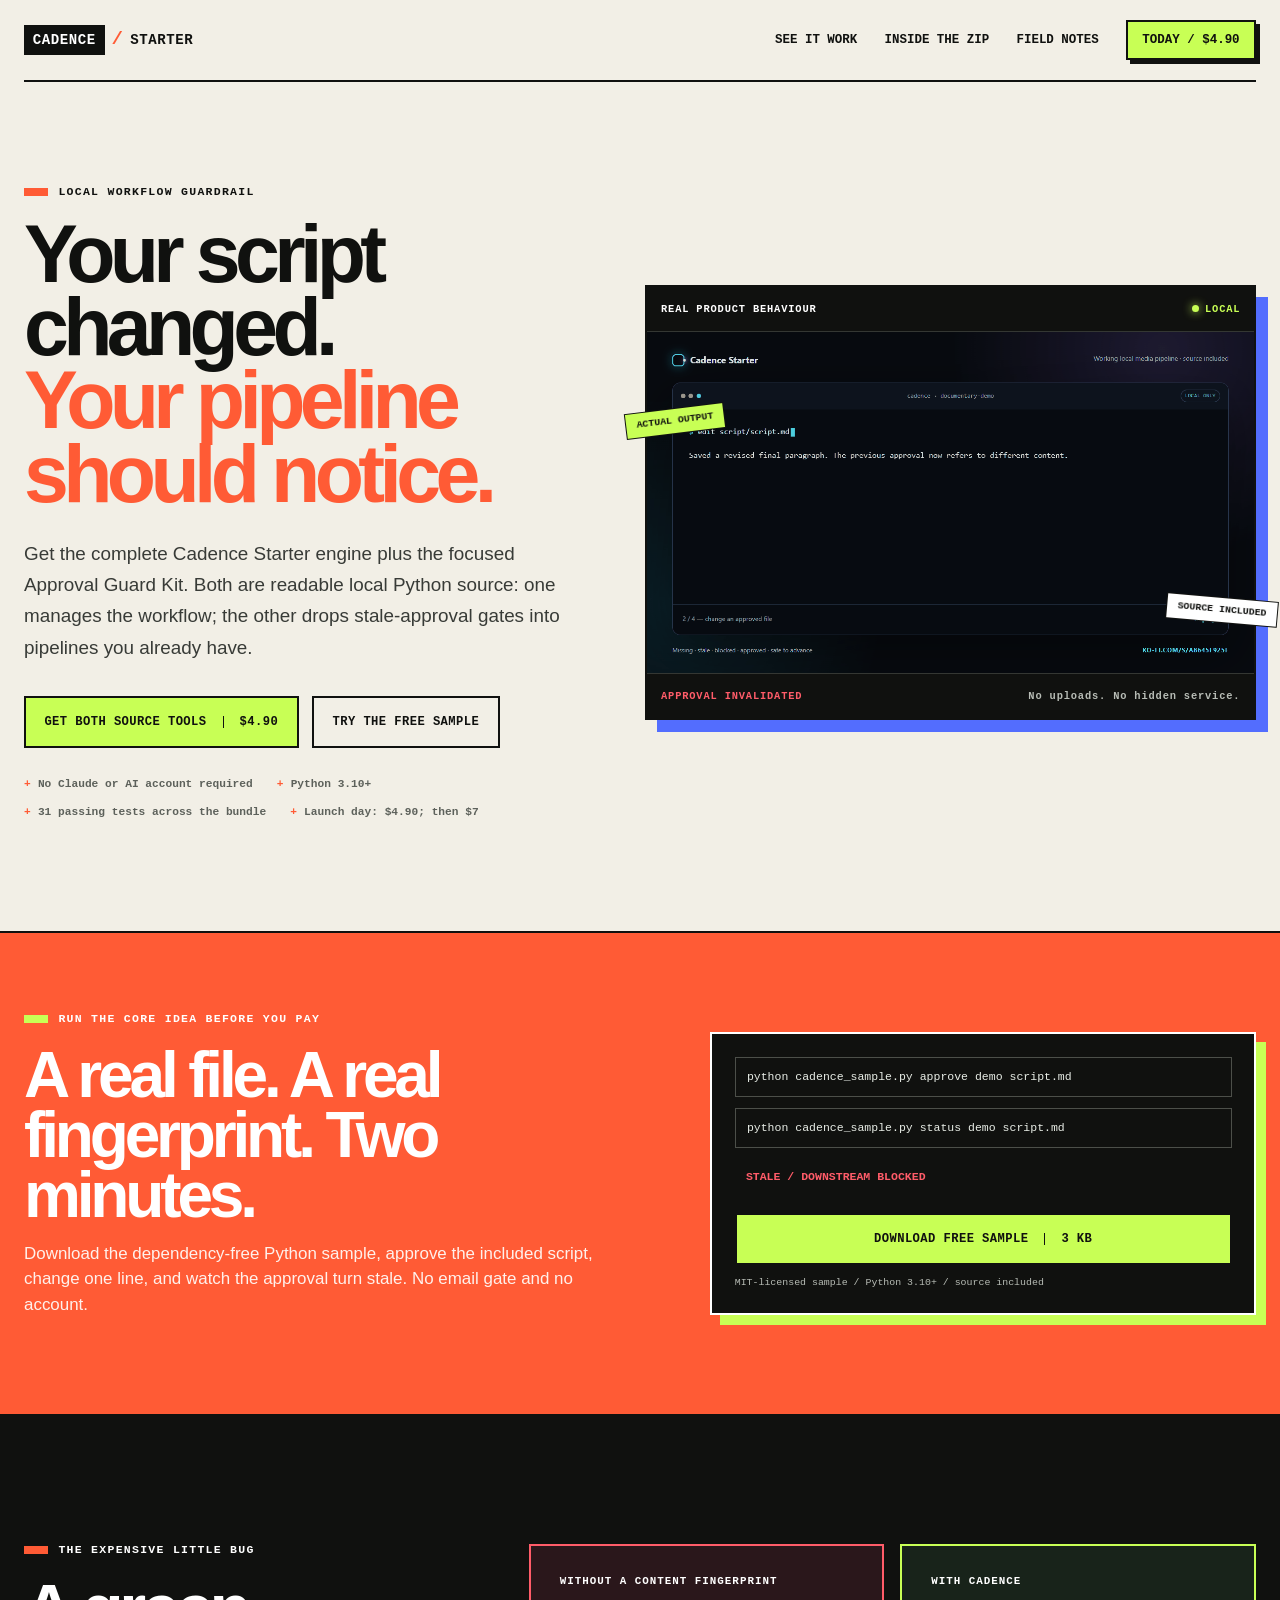
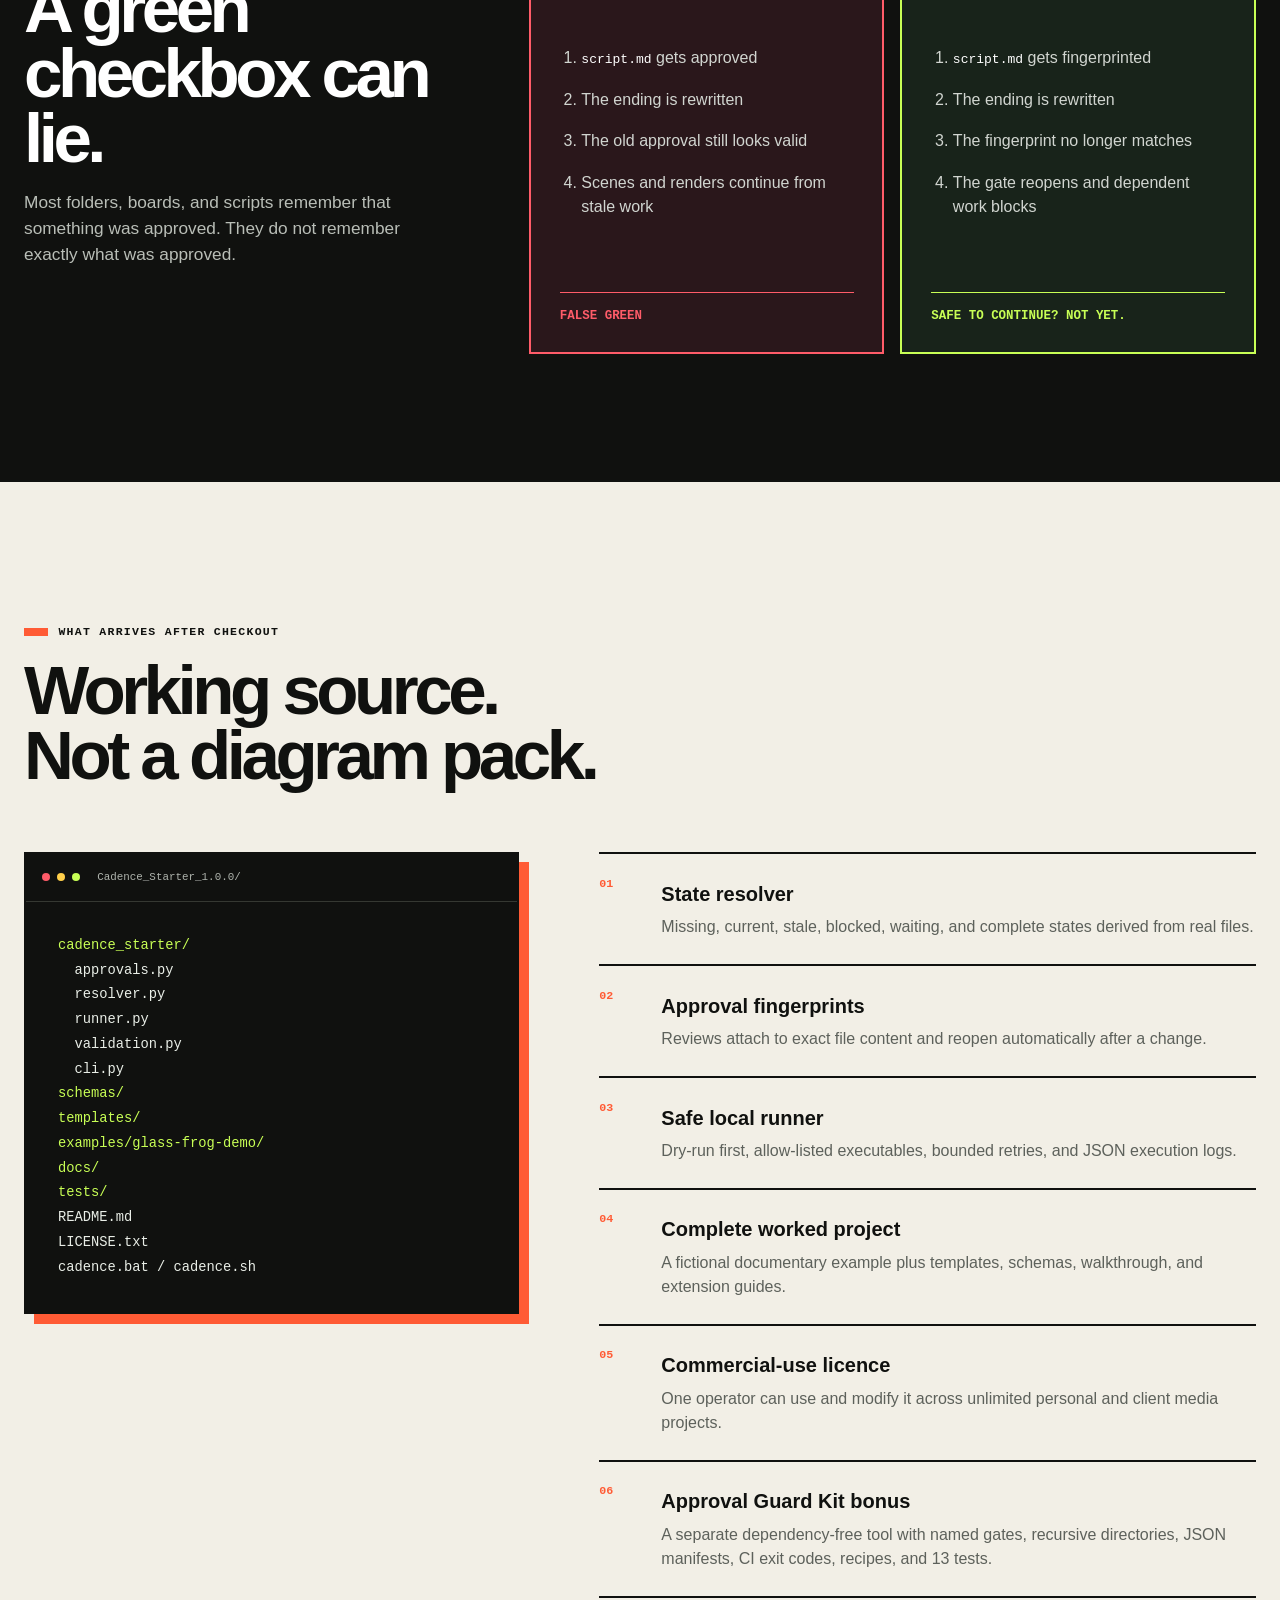
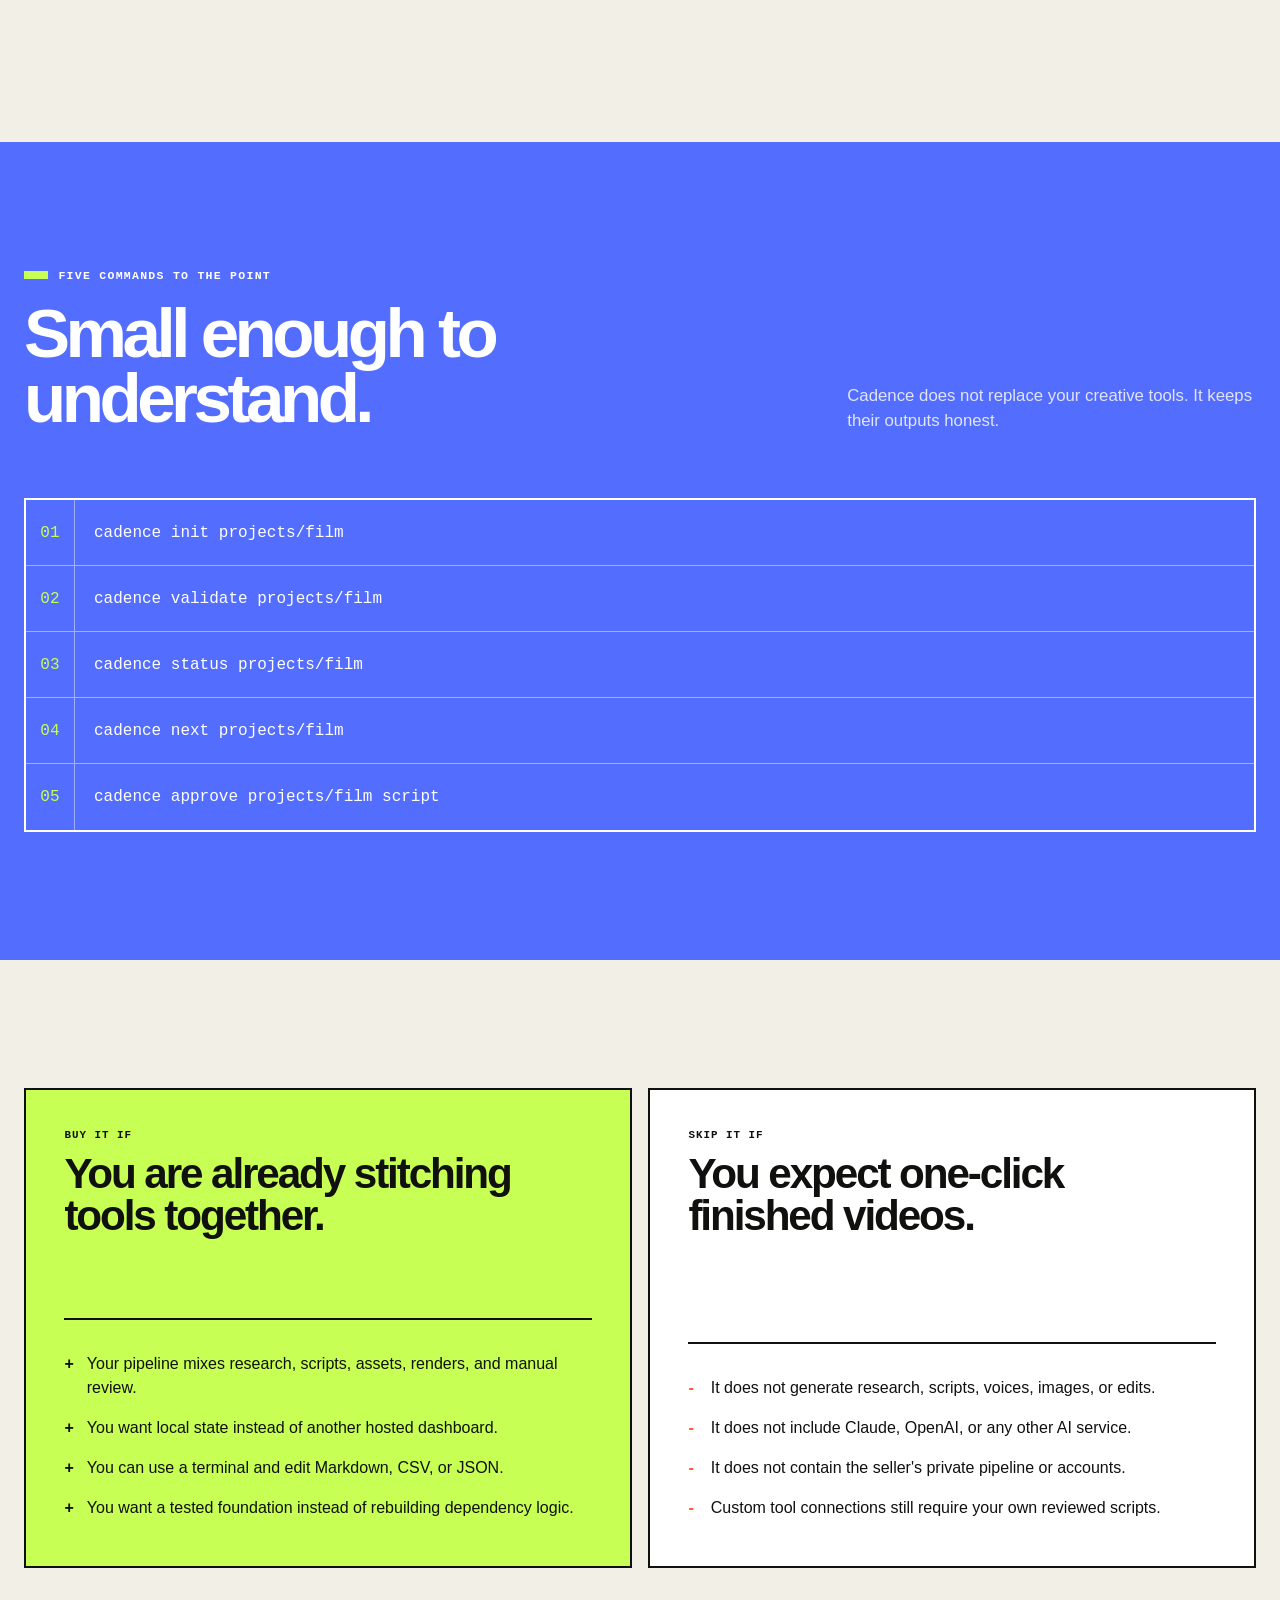
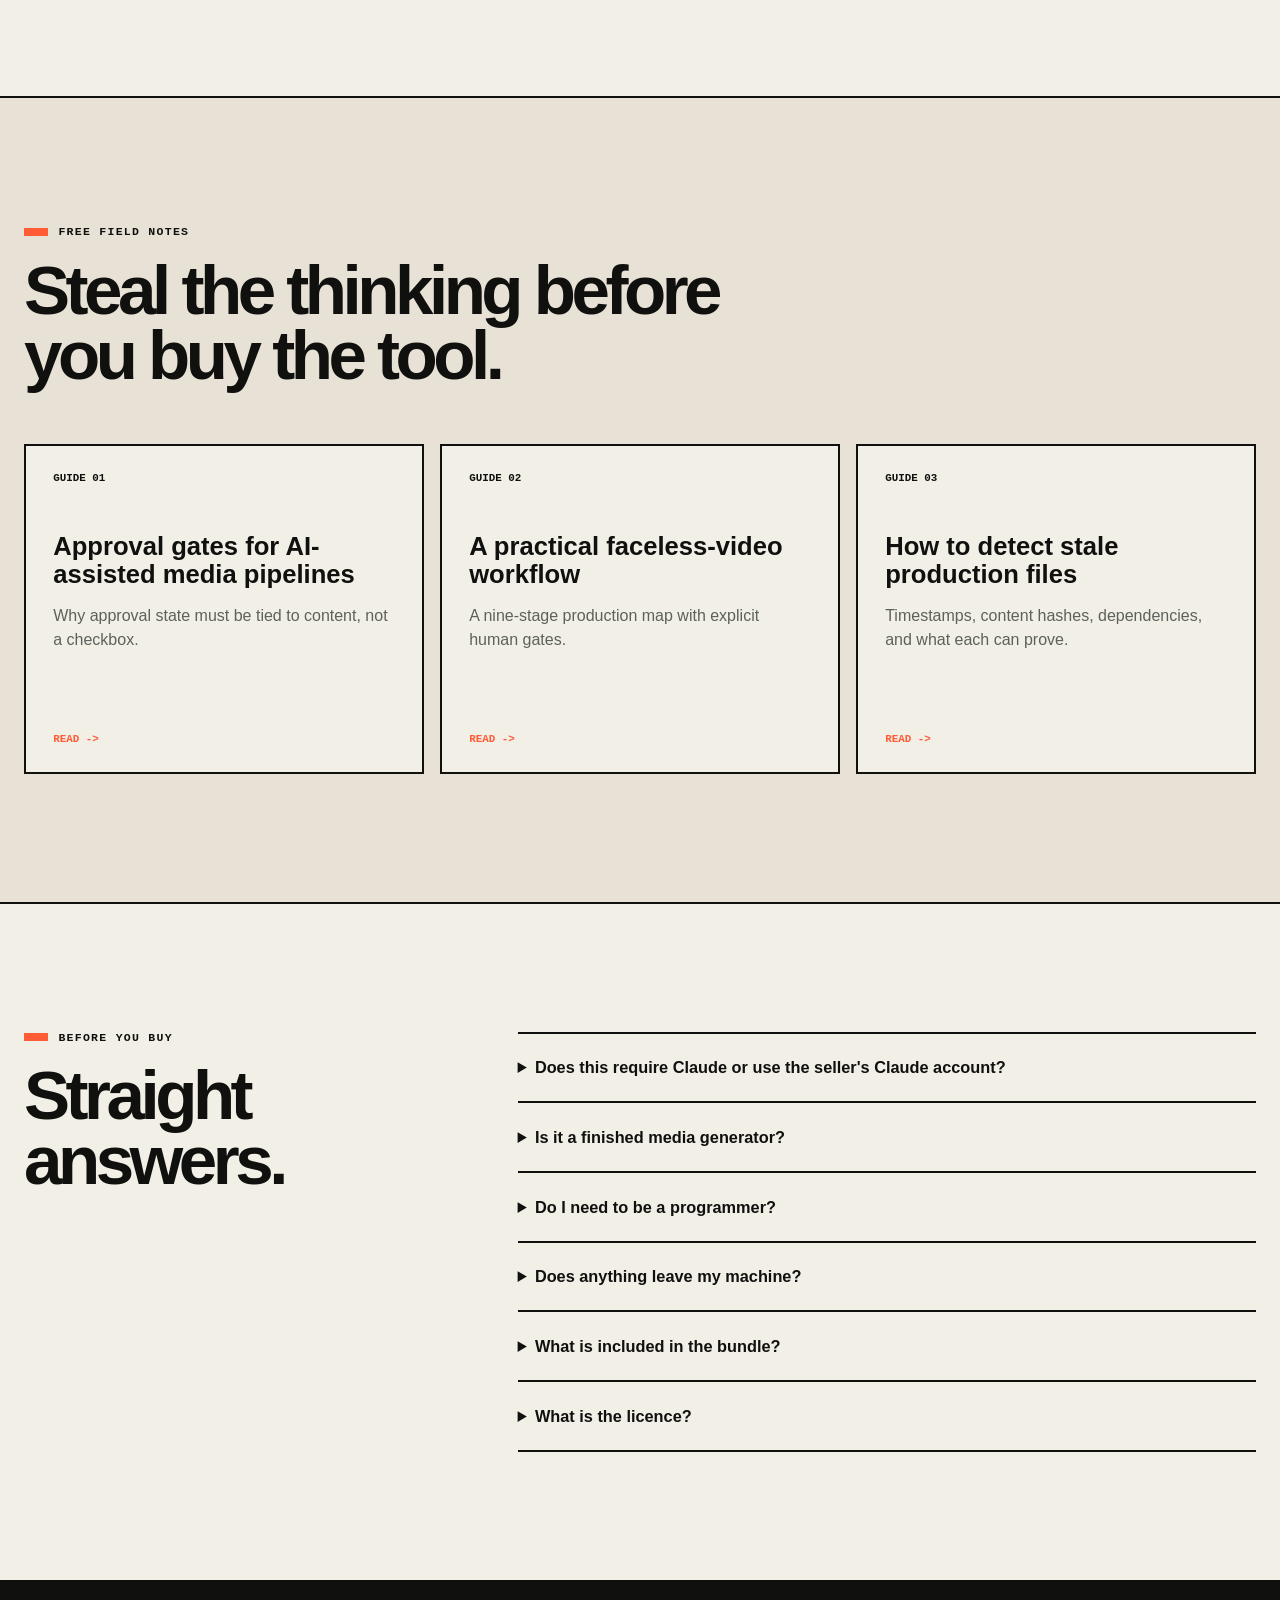
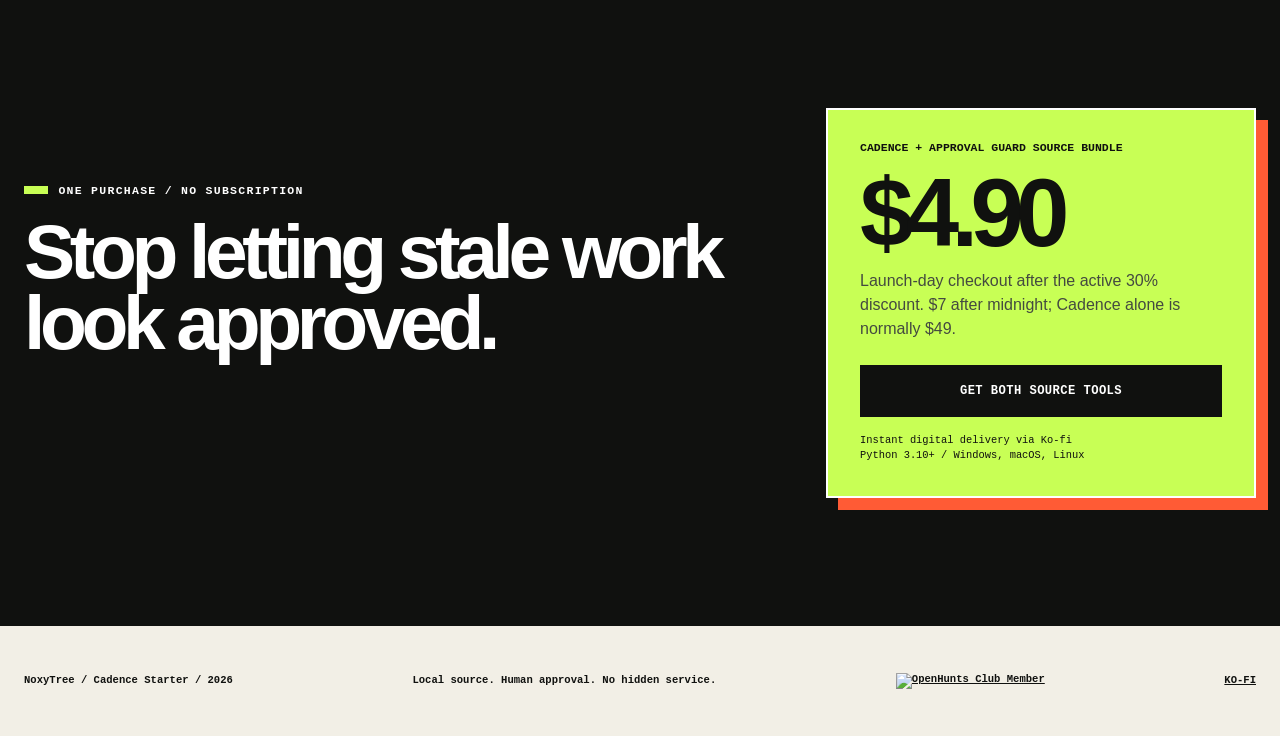
==== index.html @ 90488d18 "Add OpenHunts launch badge" ====
<!doctype html>
<html lang="en">
<head>
  <meta charset="utf-8">
  <meta name="viewport" content="width=device-width, initial-scale=1">
  <title>Cadence Starter - Local workflow guardrails for media pipelines</title>
  <meta name="description" content="A tested local Python workflow skeleton that catches stale approvals, blocks unsafe downstream work, and tells solo media builders what can move forward next.">
  <meta name="theme-color" content="#f2efe6">
  <meta property="og:title" content="Cadence Starter - Your pipeline should notice when approved work changes">
  <meta property="og:description" content="Local workflow state, approval fingerprints, dependency checks, and safe command execution. Source included. No subscription or AI account required.">
  <meta property="og:type" content="product">
  <meta property="og:image" content="https://noxytree.github.io/cadence-starter/assets/cadence-cover.png">
  <meta property="og:url" content="https://noxytree.github.io/cadence-starter/">
  <meta name="twitter:card" content="summary_large_image">
  <link rel="canonical" href="https://noxytree.github.io/cadence-starter/">
  <link rel="alternate" type="application/rss+xml" title="Cadence field notes" href="feed.xml">
  <link rel="stylesheet" href="styles.css">
  <script type="application/ld+json">
  {
    "@context": "https://schema.org",
    "@type": "SoftwareApplication",
    "name": "Cadence Starter",
    "applicationCategory": "DeveloperApplication",
    "operatingSystem": "Windows, macOS, Linux",
    "description": "A local Python workflow skeleton for tracking files, dependencies, staleness, approvals, and safe next actions in media production.",
    "image": "https://noxytree.github.io/cadence-starter/assets/cadence-cover.png",
    "softwareRequirements": "Python 3.10 or newer",
    "author": {"@type": "Organization", "name": "NoxyTree"},
    "offers": {
      "@type": "Offer",
      "price": "29.00",
      "priceCurrency": "USD",
      "availability": "https://schema.org/InStock",
      "url": "https://ko-fi.com/s/a8645f925f"
    }
  }
  </script>
</head>
<body>
  <a class="skip" href="#main">Skip to content</a>
  <header class="topbar wrap">
    <a class="wordmark" href="#top" aria-label="Cadence Starter home"><span>CADENCE</span><b>/</b>STARTER</a>
    <nav aria-label="Primary navigation">
      <a href="#proof">See it work</a>
      <a href="#inside">Inside the ZIP</a>
      <a href="guides/">Field notes</a>
      <a class="nav-buy" data-buy href="https://ko-fi.com/s/a8645f925f?utm_source=github_pages&amp;utm_medium=landing&amp;utm_campaign=source_bundle">TODAY / $4.90</a>
    </nav>
  </header>

  <main id="main">
    <section id="top" class="hero wrap">
      <div class="hero-copy">
        <p class="label"><span></span>LOCAL WORKFLOW GUARDRAIL</p>
        <h1>Your script changed.<br><em>Your pipeline should notice.</em></h1>
        <p class="hero-lede">Get the complete Cadence Starter engine plus the focused Approval Guard Kit. Both are readable local Python source: one manages the workflow; the other drops stale-approval gates into pipelines you already have.</p>
        <div class="actions">
          <a class="button primary" data-buy href="https://ko-fi.com/s/a8645f925f?utm_source=github_pages&amp;utm_medium=landing&amp;utm_campaign=source_bundle">GET BOTH SOURCE TOOLS <span>$4.90</span></a>
          <a class="button ghost" href="downloads/cadence-approval-sample.zip?utm_source=github_pages&amp;utm_medium=landing&amp;utm_campaign=free_sample">TRY THE FREE SAMPLE</a>
        </div>
        <ul class="facts" aria-label="Product facts">
          <li>No Claude or AI account required</li>
          <li>Python 3.10+</li>
          <li>31 passing tests across the bundle</li>
          <li>Launch day: $4.90; then $7</li>
        </ul>
      </div>

      <div class="demo-frame" id="proof">
        <div class="demo-top"><span>REAL PRODUCT BEHAVIOUR</span><span class="live-dot">LOCAL</span></div>
        <img src="assets/cadence-demo.gif" alt="Cadence detects that an approved script changed, reopens its approval gate, and blocks dependent stages" width="1200" height="675">
        <div class="demo-foot"><b>APPROVAL INVALIDATED</b><span>No uploads. No hidden service.</span></div>
        <span class="tape tape-a">ACTUAL OUTPUT</span>
        <span class="tape tape-b">SOURCE INCLUDED</span>
      </div>
    </section>

    <section class="sample-strip">
      <div class="wrap sample-grid">
        <div>
          <p class="label light"><span></span>RUN THE CORE IDEA BEFORE YOU PAY</p>
          <h2>A real file. A real fingerprint. Two minutes.</h2>
          <p>Download the dependency-free Python sample, approve the included script, change one line, and watch the approval turn stale. No email gate and no account.</p>
        </div>
        <div class="sample-command">
          <code>python cadence_sample.py approve demo script.md</code>
          <code>python cadence_sample.py status demo script.md</code>
          <strong>STALE / DOWNSTREAM BLOCKED</strong>
          <a class="button primary" href="downloads/cadence-approval-sample.zip?utm_source=github_pages&amp;utm_medium=landing&amp;utm_campaign=free_sample">DOWNLOAD FREE SAMPLE <span>3 KB</span></a>
          <small>MIT-licensed sample / Python 3.10+ / source included</small>
        </div>
      </div>
    </section>

    <section class="problem">
      <div class="wrap problem-grid">
        <div class="section-intro">
          <p class="label"><span></span>THE EXPENSIVE LITTLE BUG</p>
          <h2>A green checkbox can lie.</h2>
          <p>Most folders, boards, and scripts remember that something was approved. They do not remember exactly what was approved.</p>
        </div>
        <div class="comparison">
          <article class="compare-card bad">
            <p class="mini-label">WITHOUT A CONTENT FINGERPRINT</p>
            <ol>
              <li><code>script.md</code> gets approved</li>
              <li>The ending is rewritten</li>
              <li>The old approval still looks valid</li>
              <li>Scenes and renders continue from stale work</li>
            </ol>
            <strong>FALSE GREEN</strong>
          </article>
          <article class="compare-card good">
            <p class="mini-label">WITH CADENCE</p>
            <ol>
              <li><code>script.md</code> gets fingerprinted</li>
              <li>The ending is rewritten</li>
              <li>The fingerprint no longer matches</li>
              <li>The gate reopens and dependent work blocks</li>
            </ol>
            <strong>SAFE TO CONTINUE? NOT YET.</strong>
          </article>
        </div>
      </div>
    </section>

    <section id="inside" class="inside wrap">
      <div class="section-intro">
        <p class="label"><span></span>WHAT ARRIVES AFTER CHECKOUT</p>
        <h2>Working source.<br>Not a diagram pack.</h2>
      </div>
      <div class="inside-grid">
        <div class="file-window">
          <div class="window-bar"><i></i><i></i><i></i><span>Cadence_Starter_1.0.0/</span></div>
          <pre><span class="folder">cadence_starter/</span>
  approvals.py
  resolver.py
  runner.py
  validation.py
  cli.py
<span class="folder">schemas/</span>
<span class="folder">templates/</span>
<span class="folder">examples/glass-frog-demo/</span>
<span class="folder">docs/</span>
<span class="folder">tests/</span>
README.md
LICENSE.txt
cadence.bat / cadence.sh</pre>
        </div>
        <div class="deliverables">
          <article><b>01</b><div><h3>State resolver</h3><p>Missing, current, stale, blocked, waiting, and complete states derived from real files.</p></div></article>
          <article><b>02</b><div><h3>Approval fingerprints</h3><p>Reviews attach to exact file content and reopen automatically after a change.</p></div></article>
          <article><b>03</b><div><h3>Safe local runner</h3><p>Dry-run first, allow-listed executables, bounded retries, and JSON execution logs.</p></div></article>
          <article><b>04</b><div><h3>Complete worked project</h3><p>A fictional documentary example plus templates, schemas, walkthrough, and extension guides.</p></div></article>
          <article><b>05</b><div><h3>Commercial-use licence</h3><p>One operator can use and modify it across unlimited personal and client media projects.</p></div></article>
          <article><b>06</b><div><h3>Approval Guard Kit bonus</h3><p>A separate dependency-free tool with named gates, recursive directories, JSON manifests, CI exit codes, recipes, and 13 tests.</p></div></article>
        </div>
      </div>
    </section>

    <section class="commands">
      <div class="wrap">
        <div class="commands-head">
          <div><p class="label light"><span></span>FIVE COMMANDS TO THE POINT</p><h2>Small enough to understand.</h2></div>
          <p>Cadence does not replace your creative tools. It keeps their outputs honest.</p>
        </div>
        <div class="command-grid" aria-label="Example Cadence commands">
          <code><i>01</i>cadence init projects/film</code>
          <code><i>02</i>cadence validate projects/film</code>
          <code><i>03</i>cadence status projects/film</code>
          <code><i>04</i>cadence next projects/film</code>
          <code><i>05</i>cadence approve projects/film script</code>
        </div>
      </div>
    </section>

    <section class="fit wrap">
      <div class="fit-card yes">
        <p class="mini-label">BUY IT IF</p>
        <h2>You are already stitching tools together.</h2>
        <ul>
          <li>Your pipeline mixes research, scripts, assets, renders, and manual review.</li>
          <li>You want local state instead of another hosted dashboard.</li>
          <li>You can use a terminal and edit Markdown, CSV, or JSON.</li>
          <li>You want a tested foundation instead of rebuilding dependency logic.</li>
        </ul>
      </div>
      <div class="fit-card no">
        <p class="mini-label">SKIP IT IF</p>
        <h2>You expect one-click finished videos.</h2>
        <ul>
          <li>It does not generate research, scripts, voices, images, or edits.</li>
          <li>It does not include Claude, OpenAI, or any other AI service.</li>
          <li>It does not contain the seller's private pipeline or accounts.</li>
          <li>Custom tool connections still require your own reviewed scripts.</li>
        </ul>
      </div>
    </section>

    <section class="field-notes">
      <div class="wrap">
        <div class="section-intro">
          <p class="label"><span></span>FREE FIELD NOTES</p>
          <h2>Steal the thinking before you buy the tool.</h2>
        </div>
        <div class="note-grid">
          <a href="guides/approval-gates-ai-media-pipelines/"><span>GUIDE 01</span><h3>Approval gates for AI-assisted media pipelines</h3><p>Why approval state must be tied to content, not a checkbox.</p><b>READ -&gt;</b></a>
          <a href="guides/faceless-video-workflow/"><span>GUIDE 02</span><h3>A practical faceless-video workflow</h3><p>A nine-stage production map with explicit human gates.</p><b>READ -&gt;</b></a>
          <a href="guides/stale-files-media-production/"><span>GUIDE 03</span><h3>How to detect stale production files</h3><p>Timestamps, content hashes, dependencies, and what each can prove.</p><b>READ -&gt;</b></a>
        </div>
      </div>
    </section>

    <section id="faq" class="faq wrap">
      <div class="section-intro"><p class="label"><span></span>BEFORE YOU BUY</p><h2>Straight answers.</h2></div>
      <div class="faq-list">
        <details><summary>Does this require Claude or use the seller's Claude account?</summary><p>No. There is no Claude, Anthropic, OpenAI, or other model dependency. If you later connect an AI tool, you use your own account and credentials.</p></details>
        <details><summary>Is it a finished media generator?</summary><p>No. It is the workflow layer around tools and manual stages. It tracks whether inputs and outputs are present, current, approved, and safe to advance.</p></details>
        <details><summary>Do I need to be a programmer?</summary><p>You need basic terminal and text-file comfort. The included example works immediately; connecting custom generators or renderers requires reviewing command arrays or scripts.</p></details>
        <details><summary>Does anything leave my machine?</summary><p>Cadence itself has no telemetry, account, hosted service, or network client. External tools you choose to connect have their own policies.</p></details>
        <details><summary>What is included in the bundle?</summary><p>The attached customer ZIP contains Cadence Starter. After payment, the private buyer message provides the separate Approval Guard Kit ZIP. Both include complete source, documentation, tests, checksums, and their own single-operator commercial-use licence.</p></details>
        <details><summary>What is the licence?</summary><p>One operator may modify and use both tools for unlimited personal and commercial workflows. Redistribution, resale, team sharing, and offering either tool itself as a service are excluded.</p></details>
      </div>
    </section>

    <section class="buy-section">
      <div class="wrap buy-grid">
        <div><p class="label light"><span></span>ONE PURCHASE / NO SUBSCRIPTION</p><h2>Stop letting stale work look approved.</h2></div>
        <div class="price-card">
          <p>CADENCE + APPROVAL GUARD SOURCE BUNDLE</p>
          <strong>$4.90</strong>
          <span>Launch-day checkout after the active 30% discount. $7 after midnight; Cadence alone is normally $49.</span>
          <a class="button primary" data-buy href="https://ko-fi.com/s/a8645f925f?utm_source=github_pages&amp;utm_medium=landing&amp;utm_campaign=source_bundle">GET BOTH SOURCE TOOLS</a>
          <small>Instant digital delivery via Ko-fi<br>Python 3.10+ / Windows, macOS, Linux</small>
        </div>
      </div>
    </section>
  </main>

  <footer class="footer wrap">
    <span>NoxyTree / Cadence Starter / 2026</span>
    <span>Local source. Human approval. No hidden service.</span>
    <a href="https://openhunts.com" target="_blank" rel="noopener" title="OpenHunts Club">
      <img alt="OpenHunts Club Member" height="105" src="https://cdn.openhunts.com/badges/club.webp" style="width: 195px; height: auto;" width="486">
    </a>
    <a href="https://ko-fi.com/noxytree">KO-FI</a>
  </footer>
  <script src="script.js"></script>
</body>
</html>
---- styles.css ----
:root {
  --paper: #f2efe6;
  --paper-2: #e7e2d5;
  --ink: #10110f;
  --muted: #5d615b;
  --orange: #ff5b35;
  --acid: #c8ff55;
  --blue: #536dfe;
  --red: #ff5c69;
  --line: #171816;
  --wrap: 1240px;
}

* { box-sizing: border-box; }
html { scroll-behavior: smooth; }
body { margin: 0; background: var(--paper); color: var(--ink); font-family: Arial, Helvetica, sans-serif; line-height: 1.5; }
a { color: inherit; }
.skip { position: fixed; left: 1rem; top: -5rem; z-index: 100; background: var(--acid); color: var(--ink); padding: .7rem 1rem; font-weight: 800; }
.skip:focus { top: 1rem; }
.wrap { width: min(calc(100% - 48px), var(--wrap)); margin-inline: auto; }

.topbar { min-height: 82px; display: flex; align-items: center; justify-content: space-between; border-bottom: 2px solid var(--ink); }
.wordmark { display: flex; align-items: center; gap: .42rem; font: 800 .88rem/1 ui-monospace, SFMono-Regular, Consolas, monospace; text-decoration: none; letter-spacing: .04em; }
.wordmark span { background: var(--ink); color: white; padding: .48rem .55rem; }
.wordmark b { color: var(--orange); font-size: 1.2rem; }
.topbar nav { display: flex; align-items: center; gap: 1.7rem; }
.topbar nav a { font: 700 .78rem/1 ui-monospace, SFMono-Regular, Consolas, monospace; text-decoration: none; text-transform: uppercase; }
.topbar nav a:hover { text-decoration: underline; text-underline-offset: 5px; }
.topbar .nav-buy { background: var(--acid); border: 2px solid var(--ink); padding: .72rem .9rem; box-shadow: 4px 4px 0 var(--ink); }

.hero { padding: 6.5rem 0 7rem; display: grid; grid-template-columns: .94fr 1.06fr; gap: 5rem; align-items: center; }
.label { display: flex; align-items: center; gap: .65rem; margin: 0 0 1.25rem; font: 800 .72rem/1 ui-monospace, SFMono-Regular, Consolas, monospace; letter-spacing: .11em; }
.label span { width: 24px; height: 8px; background: var(--orange); display: inline-block; }
.label.light { color: white; }.label.light span { background: var(--acid); }
h1, h2, h3, p { margin-top: 0; }
h1 { max-width: 740px; margin-bottom: 1.7rem; font-size: clamp(3.4rem, 6.3vw, 6.25rem); line-height: .91; letter-spacing: -.07em; }
h1 em { color: var(--orange); font-style: normal; }
.hero-lede { max-width: 690px; font-size: 1.18rem; line-height: 1.65; color: #383b37; }
.actions { display: flex; gap: .85rem; margin-top: 2.1rem; align-items: stretch; }
.button { display: inline-flex; min-height: 52px; padding: .9rem 1.15rem; align-items: center; justify-content: center; gap: 1rem; border: 2px solid var(--ink); font: 900 .76rem/1 ui-monospace, SFMono-Regular, Consolas, monospace; text-decoration: none; letter-spacing: .035em; transition: transform .14s ease, box-shadow .14s ease; }
.button:hover { transform: translate(-2px,-2px); box-shadow: 6px 6px 0 var(--ink); }
.button.primary { background: var(--acid); }.button.primary span { padding-left: 1rem; border-left: 1px solid var(--ink); }
.button.ghost { background: transparent; }
.facts { display: flex; flex-wrap: wrap; gap: .8rem 1.5rem; list-style: none; padding: 0; margin: 1.8rem 0 0; color: var(--muted); font: 700 .7rem/1.3 ui-monospace, SFMono-Regular, Consolas, monospace; }
.facts li::before { content: "+"; margin-right: .45rem; color: var(--orange); }

.demo-frame { position: relative; border: 2px solid var(--ink); background: var(--ink); box-shadow: 12px 12px 0 var(--blue); }
.demo-top, .demo-foot { min-height: 44px; padding: 0 .85rem; display: flex; align-items: center; justify-content: space-between; color: white; font: 800 .65rem/1 ui-monospace, SFMono-Regular, Consolas, monospace; letter-spacing: .08em; }
.demo-frame img { width: 100%; height: auto; display: block; border-block: 1px solid #343733; }
.live-dot { color: var(--acid); }.live-dot::before { content: ""; width: 7px; height: 7px; display: inline-block; border-radius: 50%; background: var(--acid); margin-right: .4rem; box-shadow: 0 0 10px var(--acid); }
.demo-foot b { color: var(--red); }.demo-foot span { color: #b7bcb5; }
.tape { position: absolute; z-index: 2; padding: .45rem .65rem; font: 900 .62rem/1 ui-monospace, SFMono-Regular, Consolas, monospace; border: 1px solid var(--ink); }
.tape-a { left: -22px; top: 28%; background: var(--acid); transform: rotate(-7deg); }
.tape-b { right: -24px; bottom: 22%; background: white; transform: rotate(5deg); }

.sample-strip { padding: 5rem 0; background: var(--orange); color: white; border-block: 2px solid var(--ink); }
.sample-grid { display: grid; grid-template-columns: 1fr .9fr; gap: 5rem; align-items: center; }
.sample-grid h2 { margin-bottom: 1rem; font-size: clamp(2.5rem, 5vw, 4.8rem); line-height: .94; letter-spacing: -.065em; }
.sample-grid > div > p:last-child { max-width: 640px; color: #fff1ec; font-size: 1.06rem; }
.sample-command { padding: 1.4rem; background: var(--ink); border: 2px solid white; box-shadow: 10px 10px 0 var(--acid); display: flex; flex-direction: column; gap: .65rem; }
.sample-command code { padding: .7rem; border: 1px solid #4c4f49; color: #e9eee7; font: .72rem/1.4 ui-monospace, SFMono-Regular, Consolas, monospace; overflow-x: auto; }
.sample-command strong { padding: .7rem; color: var(--red); font: 900 .72rem/1.2 ui-monospace, SFMono-Regular, Consolas, monospace; }
.sample-command .button { margin-top: .5rem; color: var(--ink); }
.sample-command small { color: #b7bcb5; font: .62rem/1.5 ui-monospace, SFMono-Regular, Consolas, monospace; }

.problem { padding: 8rem 0; background: var(--ink); color: white; }
.problem-grid { display: grid; grid-template-columns: .72fr 1.28fr; gap: 6rem; align-items: start; }
.section-intro h2, .commands-head h2 { margin-bottom: 1.2rem; font-size: clamp(2.7rem, 5.4vw, 5.3rem); line-height: .94; letter-spacing: -.065em; }
.section-intro > p:last-child { max-width: 560px; color: #b9beb7; font-size: 1.08rem; }
.comparison { display: grid; grid-template-columns: 1fr 1fr; gap: 1rem; }
.compare-card { min-height: 410px; padding: 1.8rem; border: 2px solid white; display: flex; flex-direction: column; }
.compare-card.bad { background: #2a171b; border-color: var(--red); }
.compare-card.good { background: #18231a; border-color: var(--acid); }
.mini-label { font: 900 .68rem/1.2 ui-monospace, SFMono-Regular, Consolas, monospace; letter-spacing: .09em; }
.compare-card ol { margin: 2.4rem 0; padding-left: 1.35rem; color: #d1d5d0; }
.compare-card li { padding: .55rem 0; }
.compare-card code { color: white; }
.compare-card > strong { margin-top: auto; padding-top: 1rem; border-top: 1px solid currentColor; font: 900 .78rem/1.2 ui-monospace, SFMono-Regular, Consolas, monospace; }
.compare-card.bad > strong { color: var(--red); }.compare-card.good > strong { color: var(--acid); }

.inside { padding: 9rem 0; }
.inside > .section-intro { max-width: 760px; margin-bottom: 4rem; }
.inside-grid { display: grid; grid-template-columns: .86fr 1.14fr; gap: 5rem; align-items: start; }
.file-window { border: 2px solid var(--ink); background: #10110f; color: #e9eee7; box-shadow: 10px 10px 0 var(--orange); position: sticky; top: 24px; }
.window-bar { min-height: 48px; display: flex; align-items: center; gap: .45rem; padding: 0 1rem; border-bottom: 1px solid #353832; color: #aeb3ac; font: .68rem/1 ui-monospace, SFMono-Regular, Consolas, monospace; }
.window-bar i { width: 8px; height: 8px; border-radius: 50%; background: var(--red); }.window-bar i:nth-child(2) { background: #ffcf4a; }.window-bar i:nth-child(3) { background: var(--acid); margin-right: .6rem; }
.file-window pre { margin: 0; padding: 2rem; font: .86rem/1.8 ui-monospace, SFMono-Regular, Consolas, monospace; overflow-x: auto; }
.folder { color: var(--acid); }
.deliverables { border-top: 2px solid var(--ink); }
.deliverables article { display: grid; grid-template-columns: 46px 1fr; gap: 1rem; padding: 1.55rem 0; border-bottom: 2px solid var(--ink); }
.deliverables article > b { font: 900 .73rem/1 ui-monospace, SFMono-Regular, Consolas, monospace; color: var(--orange); }
.deliverables h3 { margin-bottom: .4rem; font-size: 1.25rem; }
.deliverables p { margin: 0; color: var(--muted); }

.commands { padding: 8rem 0; background: var(--blue); color: white; }
.commands-head { display: grid; grid-template-columns: 1fr .55fr; gap: 5rem; align-items: end; margin-bottom: 3rem; }
.commands-head > p { color: #e0e4ff; font-size: 1.05rem; }
.command-grid { border: 2px solid white; }
.command-grid code { min-height: 66px; display: grid; grid-template-columns: 68px 1fr; align-items: center; border-bottom: 1px solid rgba(255,255,255,.45); font-size: clamp(.72rem,1.5vw,1rem); }
.command-grid code:last-child { border-bottom: 0; }
.command-grid i { height: 100%; display: flex; align-items: center; justify-content: center; border-right: 1px solid rgba(255,255,255,.45); color: var(--acid); font-style: normal; }
.command-grid code { padding-right: 1rem; }.command-grid code i { margin-right: 1.2rem; }

.fit { padding: 8rem 0; display: grid; grid-template-columns: 1fr 1fr; gap: 1rem; }
.fit-card { min-height: 480px; padding: 2.4rem; border: 2px solid var(--ink); display: flex; flex-direction: column; }
.fit-card.yes { background: var(--acid); }.fit-card.no { background: white; }
.fit-card h2 { font-size: clamp(2rem,3.3vw,3.4rem); line-height: 1; letter-spacing: -.05em; }
.fit-card ul { margin: auto 0 0; padding: 1.5rem 0 0; border-top: 2px solid var(--ink); list-style: none; }
.fit-card li { padding: .5rem 0 .5rem 1.4rem; position: relative; }
.fit-card li::before { content: "+"; position: absolute; left: 0; font-weight: 900; }.fit-card.no li::before { content: "-"; color: var(--orange); }

.field-notes { padding: 8rem 0; background: var(--paper-2); border-block: 2px solid var(--ink); }
.field-notes .section-intro { max-width: 780px; margin-bottom: 3.5rem; }
.note-grid { display: grid; grid-template-columns: repeat(3,1fr); gap: 1rem; }
.note-grid a { min-height: 330px; padding: 1.7rem; border: 2px solid var(--ink); background: var(--paper); text-decoration: none; display: flex; flex-direction: column; transition: transform .14s ease, box-shadow .14s ease; }
.note-grid a:hover { transform: translate(-4px,-4px); box-shadow: 8px 8px 0 var(--ink); }
.note-grid span, .note-grid b { font: 900 .68rem/1 ui-monospace, SFMono-Regular, Consolas, monospace; }
.note-grid h3 { margin: 3rem 0 1rem; font-size: 1.6rem; line-height: 1.1; }
.note-grid p { color: var(--muted); }.note-grid b { margin-top: auto; color: var(--orange); }

.faq { padding: 8rem 0; display: grid; grid-template-columns: .7fr 1.3fr; gap: 6rem; }
.faq-list { border-top: 2px solid var(--ink); }
.faq details { padding: 1.35rem 0; border-bottom: 2px solid var(--ink); }
.faq summary { cursor: pointer; font-weight: 900; font-size: 1.02rem; }
.faq details p { color: var(--muted); margin: 1rem 0 0; max-width: 700px; }

.buy-section { padding: 8rem 0; background: var(--ink); color: white; }
.buy-grid { display: grid; grid-template-columns: 1fr 430px; gap: 6rem; align-items: center; }
.buy-grid h2 { font-size: clamp(3rem,6vw,6rem); line-height: .92; letter-spacing: -.07em; }
.price-card { background: var(--acid); color: var(--ink); padding: 2rem; border: 2px solid white; box-shadow: 12px 12px 0 var(--orange); display: flex; flex-direction: column; }
.price-card > p { font: 900 .72rem/1 ui-monospace, SFMono-Regular, Consolas, monospace; }
.price-card > strong { font-size: 6rem; line-height: 1; letter-spacing: -.08em; }
.price-card > span { margin: .5rem 0 1.5rem; color: #444a40; }
.price-card .button { background: var(--ink); color: white; margin-bottom: 1rem; }.price-card .button:hover { box-shadow: 6px 6px 0 var(--orange); }
.price-card small { font: .65rem/1.5 ui-monospace, SFMono-Regular, Consolas, monospace; }

.footer { min-height: 110px; display: flex; align-items: center; justify-content: space-between; gap: 2rem; font: 700 .66rem/1.3 ui-monospace, SFMono-Regular, Consolas, monospace; }

/* Guide pages */
.guide-hero { padding: 7rem 0 5rem; max-width: 940px; }
.guide-hero h1 { max-width: 920px; }
.guide-hero .hero-lede { max-width: 760px; }
.guide-layout { display: grid; grid-template-columns: 250px minmax(0,760px); gap: 5rem; padding-bottom: 8rem; }
.guide-aside { position: sticky; top: 24px; align-self: start; border-top: 2px solid var(--ink); padding-top: 1rem; font: 700 .72rem/1.55 ui-monospace, SFMono-Regular, Consolas, monospace; }
.guide-aside a { display: block; margin-top: 1rem; color: var(--orange); }
.guide-body { min-width: 0; }
.guide-body h2 { margin: 3.5rem 0 1.2rem; font-size: clamp(2rem,4vw,3.4rem); line-height: 1; letter-spacing: -.05em; }
.guide-body h2:first-child { margin-top: 0; }
.guide-body h3 { margin: 2rem 0 .6rem; font-size: 1.35rem; }
.guide-body p, .guide-body li { color: #383b37; font-size: 1.06rem; line-height: 1.75; }
.guide-body pre { width: 100%; max-width: 100%; overflow-x: auto; padding: 1.5rem; border: 2px solid var(--ink); background: var(--ink); color: #e9eee7; font: .82rem/1.7 ui-monospace, SFMono-Regular, Consolas, monospace; }
.guide-body .callout { margin: 2rem 0; padding: 1.4rem; border: 2px solid var(--ink); background: var(--acid); color: var(--ink); }
.guide-cta { margin-top: 4rem; padding: 2rem; background: var(--blue); color: white; border: 2px solid var(--ink); }
.guide-index { padding: 7rem 0 9rem; }
.guide-index .note-grid { margin-top: 4rem; }

@media (max-width: 980px) {
  .hero, .sample-grid, .problem-grid, .inside-grid, .faq, .buy-grid { grid-template-columns: 1fr; gap: 3.5rem; }
  .hero { padding-top: 4.5rem; }
  .file-window { position: static; }
  .commands-head { grid-template-columns: 1fr; gap: 1rem; }
  .buy-grid { max-width: 760px; }.price-card { max-width: 500px; }
  .guide-layout { grid-template-columns: 1fr; gap: 2rem; }.guide-aside { position: static; }
}

@media (max-width: 720px) {
  .wrap { width: min(calc(100% - 28px), var(--wrap)); }
  .topbar { min-height: 68px; }.topbar nav a:not(.nav-buy) { display: none; }
  .topbar .nav-buy { box-shadow: none; }
  .hero { padding: 4.2rem 0 5rem; }
  h1 { font-size: clamp(3rem,15vw,4.6rem); }
  .actions { flex-direction: column; }.button { width: 100%; }
  .facts { flex-direction: column; }
  .demo-frame { box-shadow: 7px 7px 0 var(--blue); }.tape { display: none; }.demo-foot span { display: none; }
  .sample-strip, .problem, .inside, .commands, .field-notes, .faq, .buy-section { padding-block: 5rem; }
  .comparison, .fit, .note-grid { grid-template-columns: 1fr; }
  .fit { padding-block: 5rem; }
  .fit-card { min-height: 420px; }
  .commands-head h2, .section-intro h2 { font-size: 3rem; }
  .file-window pre { font-size: .74rem; }
  .footer { flex-direction: column; justify-content: center; text-align: center; gap: .45rem; }
  .guide-hero { padding: 5rem 0 3rem; }.guide-layout { padding-bottom: 5rem; }
}

@media (prefers-reduced-motion: reduce) {
  html { scroll-behavior: auto; }
  *, *::before, *::after { transition: none !important; }
}
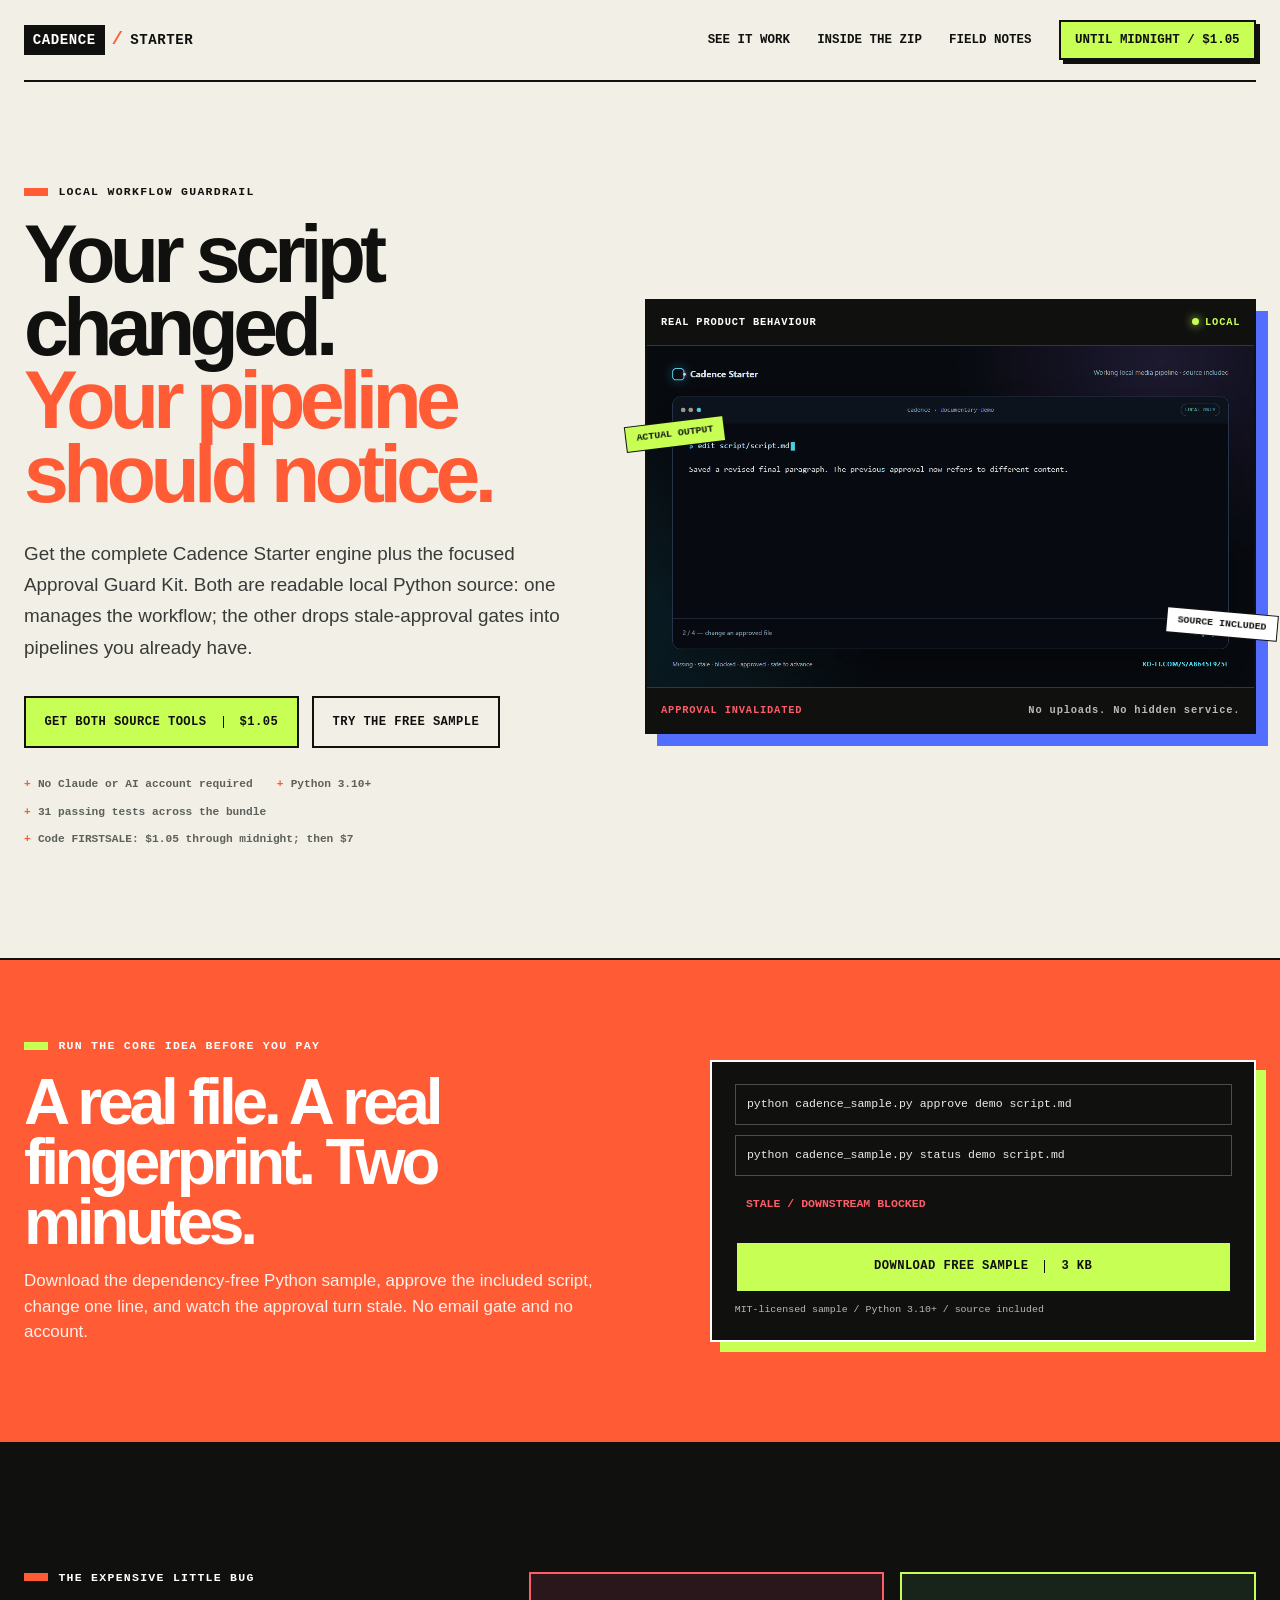
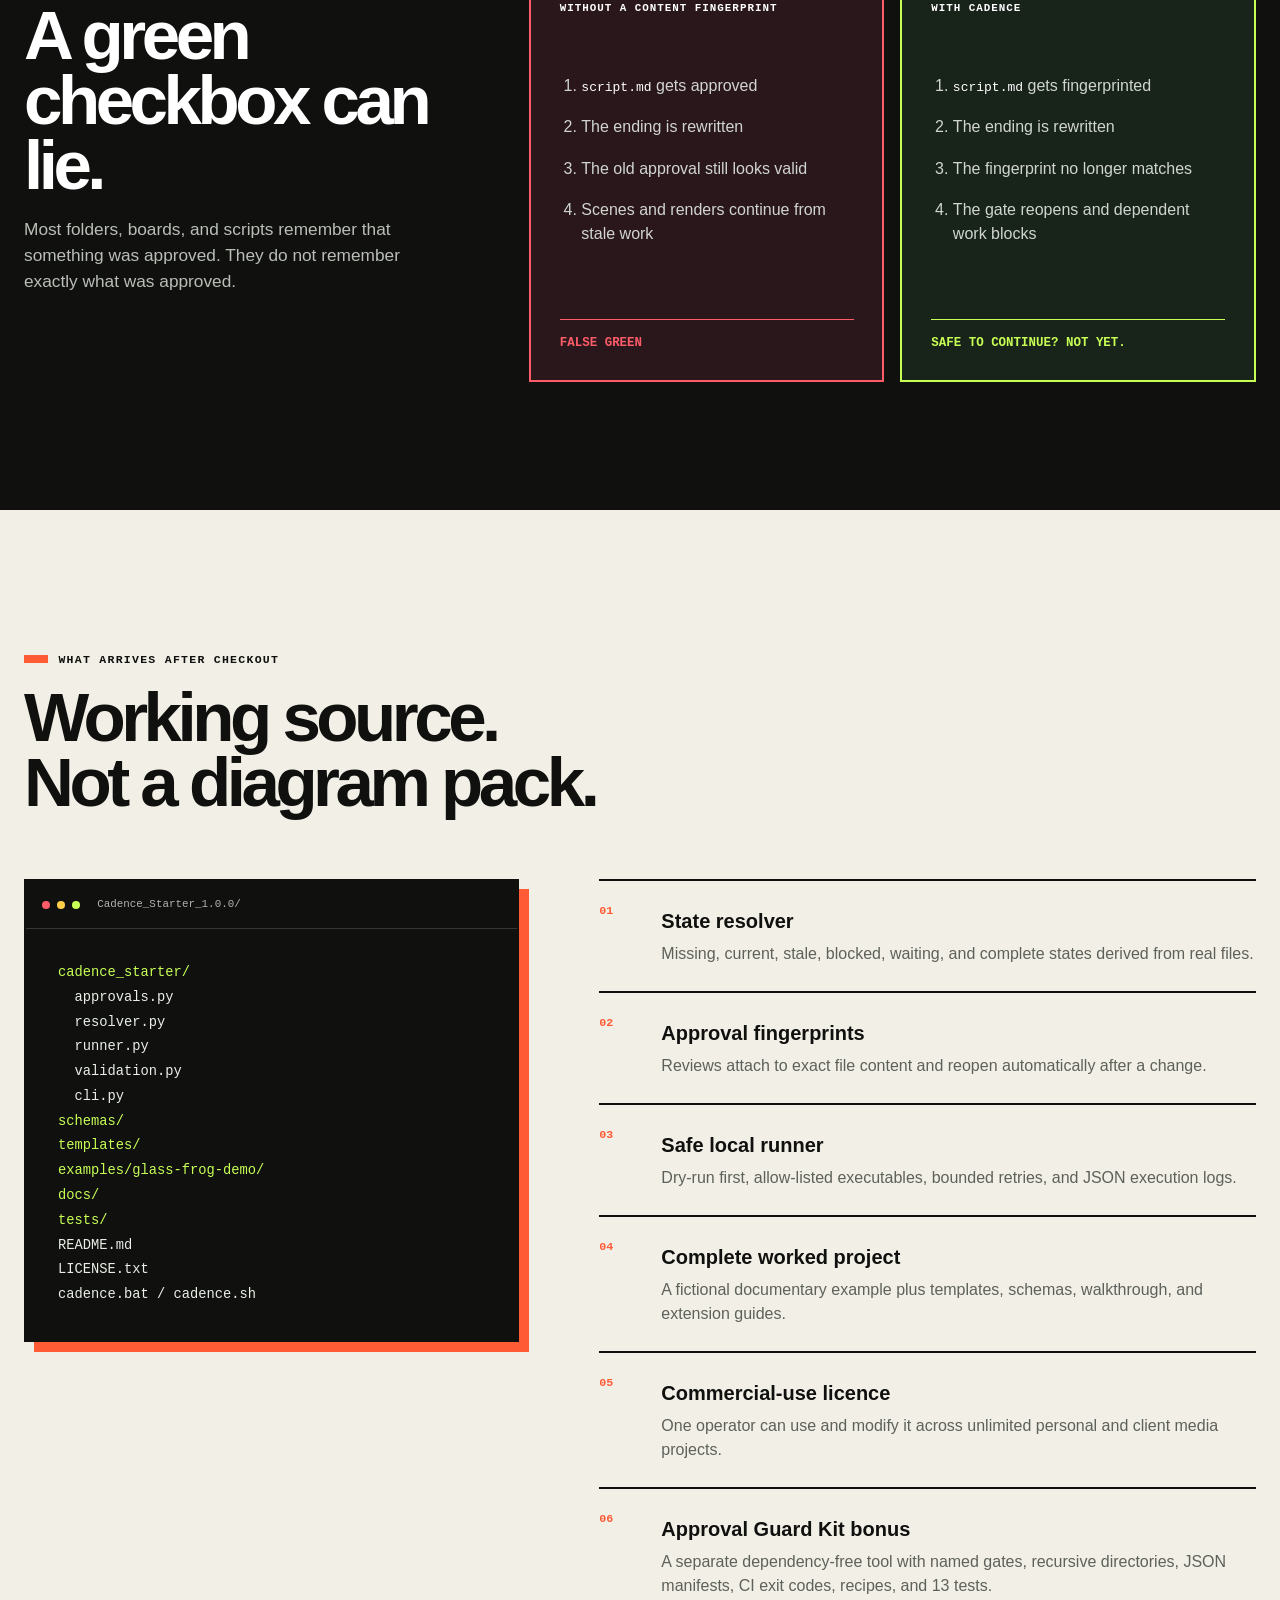
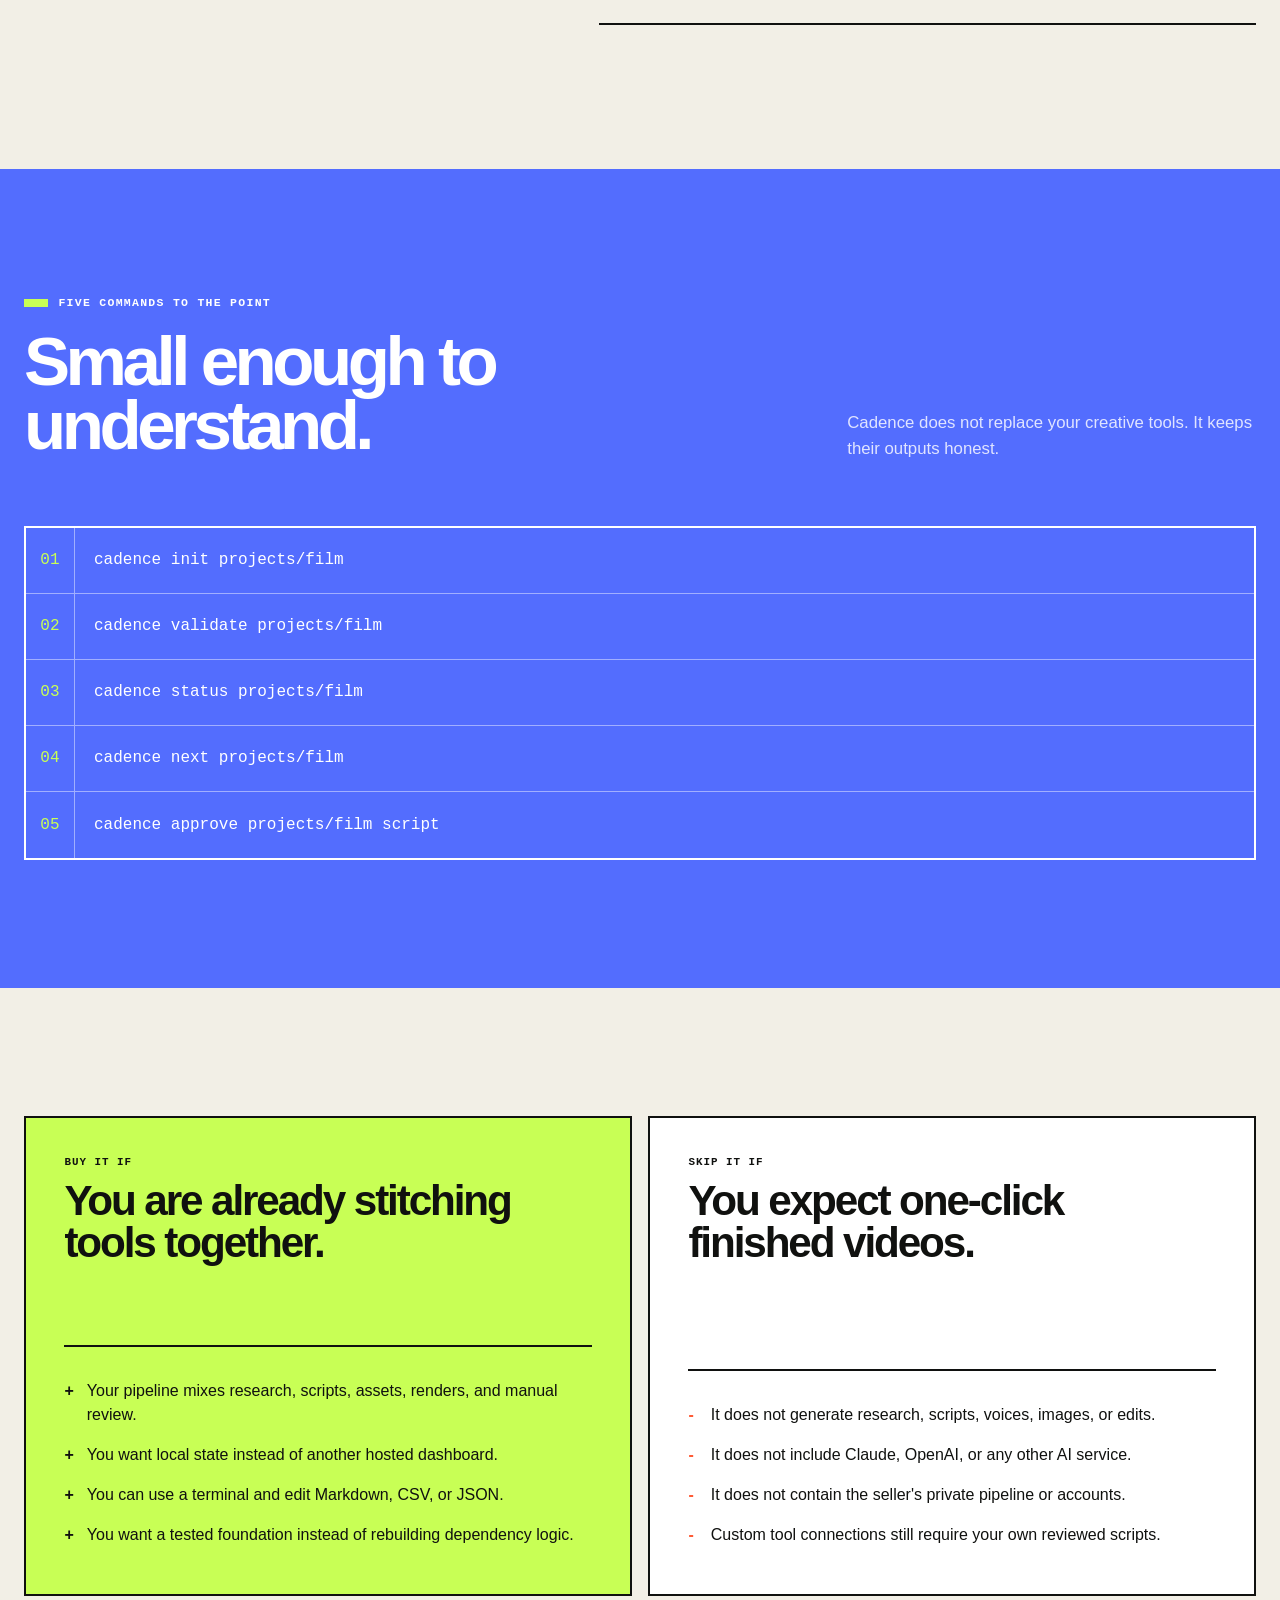
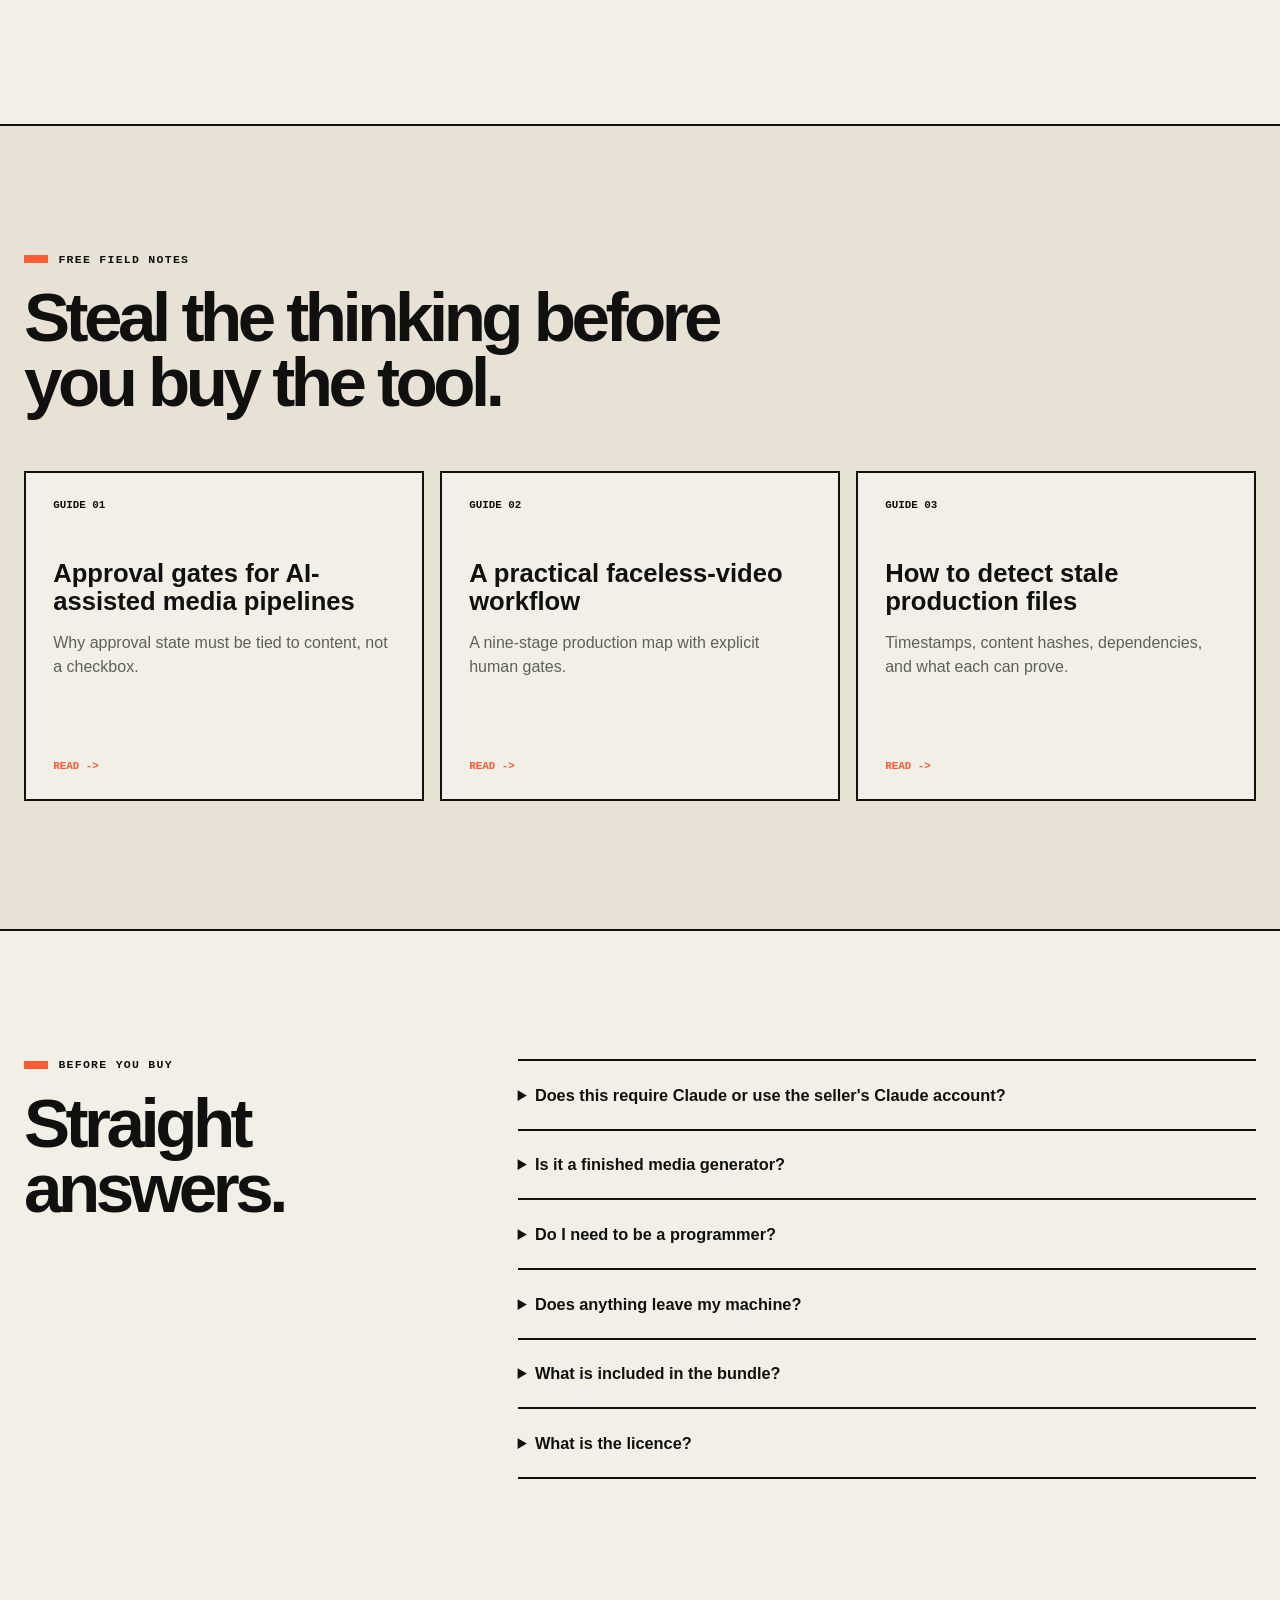
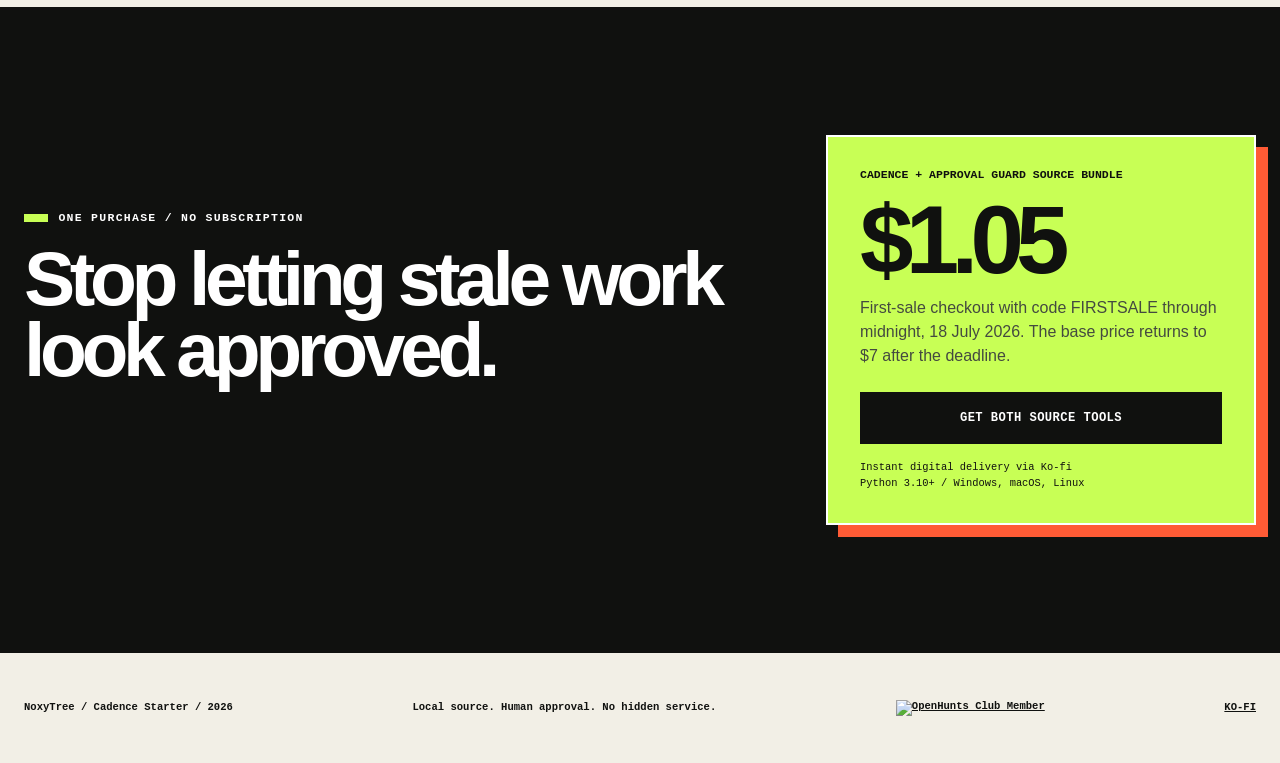
==== commit eb2dfa8e: "Align launch offer at first-sale checkout" ====
--- a/index.html
+++ b/index.html
@@ -28,10 +28,10 @@
     "author": {"@type": "Organization", "name": "NoxyTree"},
     "offers": {
       "@type": "Offer",
-      "price": "29.00",
+      "price": "1.05",
       "priceCurrency": "USD",
       "availability": "https://schema.org/InStock",
-      "url": "https://ko-fi.com/s/a8645f925f"
+      "url": "https://ko-fi.com/noxytree/link/FIRSTSALE"
     }
   }
   </script>
@@ -44,7 +44,7 @@
       <a href="#proof">See it work</a>
       <a href="#inside">Inside the ZIP</a>
       <a href="guides/">Field notes</a>
-      <a class="nav-buy" data-buy href="https://ko-fi.com/s/a8645f925f?utm_source=github_pages&amp;utm_medium=landing&amp;utm_campaign=source_bundle">TODAY / $4.90</a>
+      <a class="nav-buy" data-buy href="https://ko-fi.com/noxytree/link/FIRSTSALE">UNTIL MIDNIGHT / $1.05</a>
     </nav>
   </header>
 
@@ -55,14 +55,14 @@
         <h1>Your script changed.<br><em>Your pipeline should notice.</em></h1>
         <p class="hero-lede">Get the complete Cadence Starter engine plus the focused Approval Guard Kit. Both are readable local Python source: one manages the workflow; the other drops stale-approval gates into pipelines you already have.</p>
         <div class="actions">
-          <a class="button primary" data-buy href="https://ko-fi.com/s/a8645f925f?utm_source=github_pages&amp;utm_medium=landing&amp;utm_campaign=source_bundle">GET BOTH SOURCE TOOLS <span>$4.90</span></a>
+          <a class="button primary" data-buy href="https://ko-fi.com/noxytree/link/FIRSTSALE">GET BOTH SOURCE TOOLS <span>$1.05</span></a>
           <a class="button ghost" href="downloads/cadence-approval-sample.zip?utm_source=github_pages&amp;utm_medium=landing&amp;utm_campaign=free_sample">TRY THE FREE SAMPLE</a>
         </div>
         <ul class="facts" aria-label="Product facts">
           <li>No Claude or AI account required</li>
           <li>Python 3.10+</li>
           <li>31 passing tests across the bundle</li>
-          <li>Launch day: $4.90; then $7</li>
+          <li>Code FIRSTSALE: $1.05 through midnight; then $7</li>
         </ul>
       </div>
 
@@ -228,9 +228,9 @@
         <div><p class="label light"><span></span>ONE PURCHASE / NO SUBSCRIPTION</p><h2>Stop letting stale work look approved.</h2></div>
         <div class="price-card">
           <p>CADENCE + APPROVAL GUARD SOURCE BUNDLE</p>
-          <strong>$4.90</strong>
-          <span>Launch-day checkout after the active 30% discount. $7 after midnight; Cadence alone is normally $49.</span>
-          <a class="button primary" data-buy href="https://ko-fi.com/s/a8645f925f?utm_source=github_pages&amp;utm_medium=landing&amp;utm_campaign=source_bundle">GET BOTH SOURCE TOOLS</a>
+          <strong>$1.05</strong>
+          <span>First-sale checkout with code FIRSTSALE through midnight, 18 July 2026. The base price returns to $7 after the deadline.</span>
+          <a class="button primary" data-buy href="https://ko-fi.com/noxytree/link/FIRSTSALE">GET BOTH SOURCE TOOLS</a>
           <small>Instant digital delivery via Ko-fi<br>Python 3.10+ / Windows, macOS, Linux</small>
         </div>
       </div>
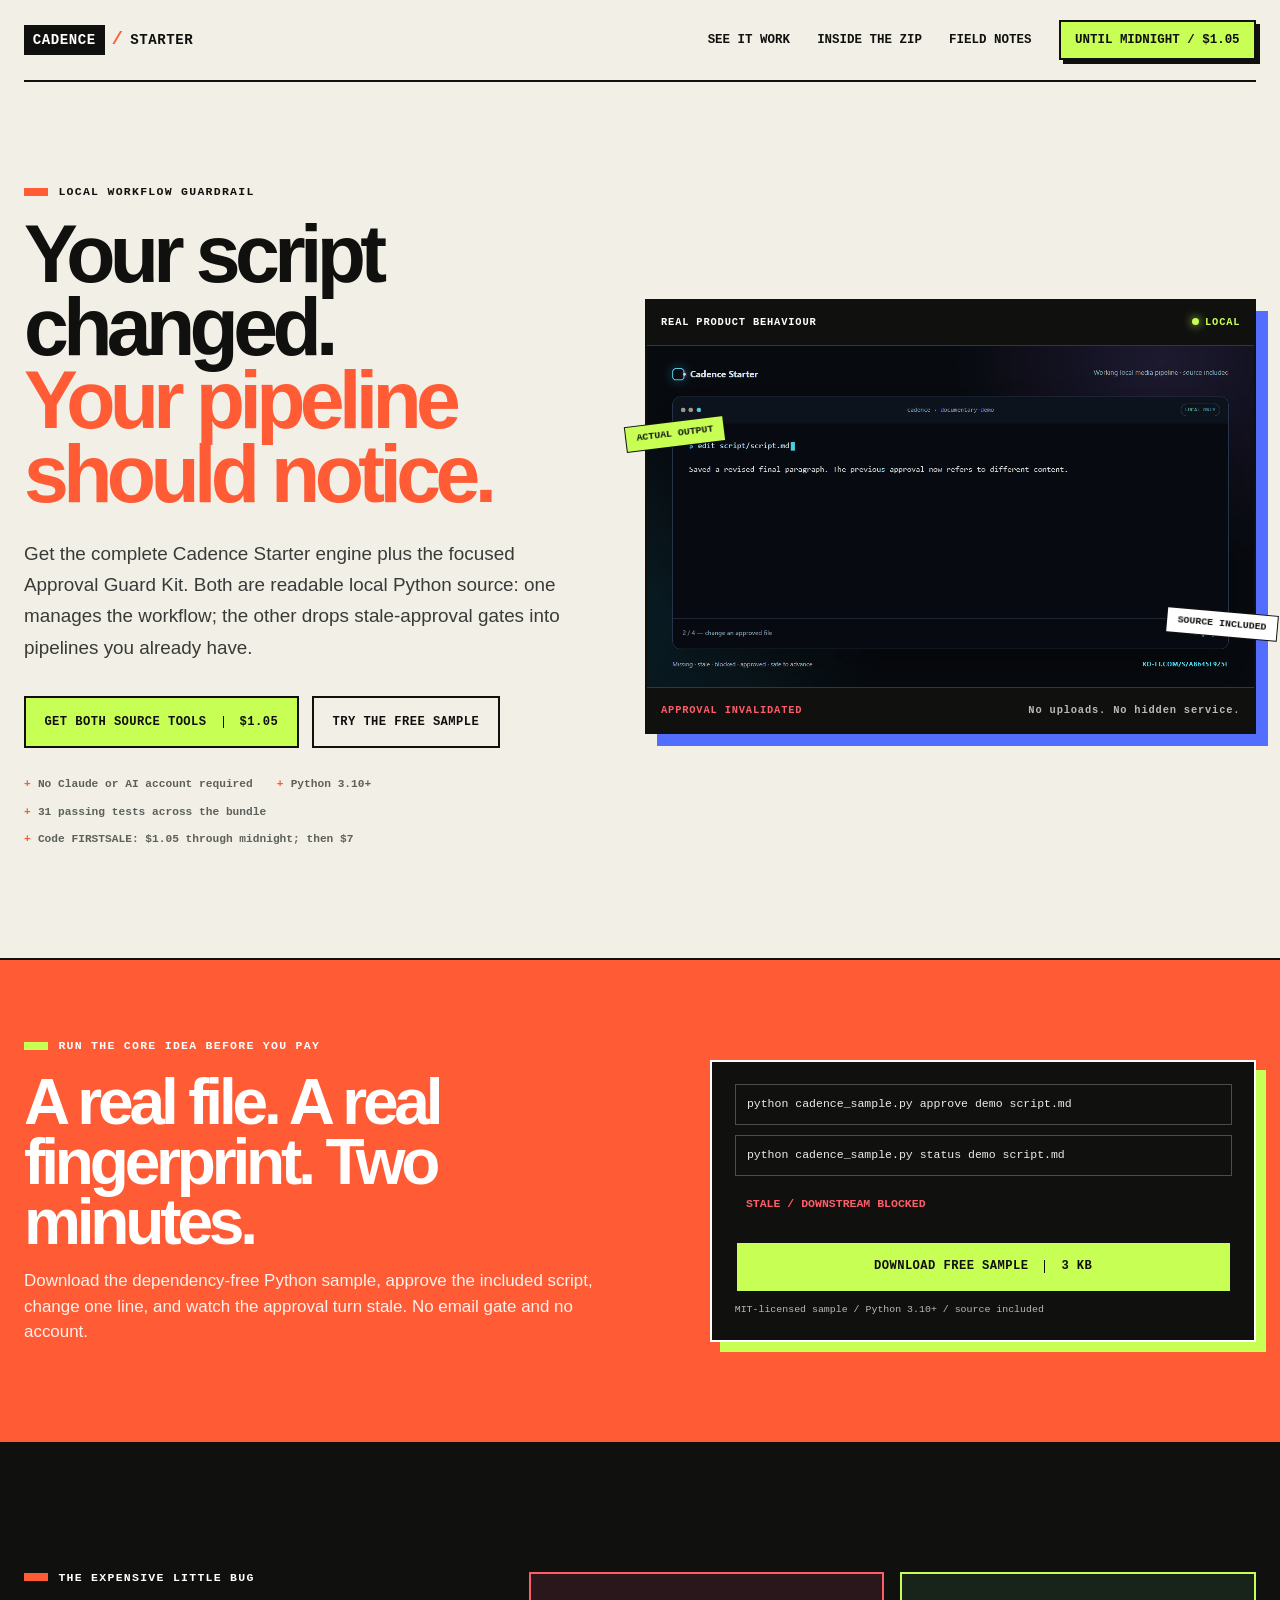
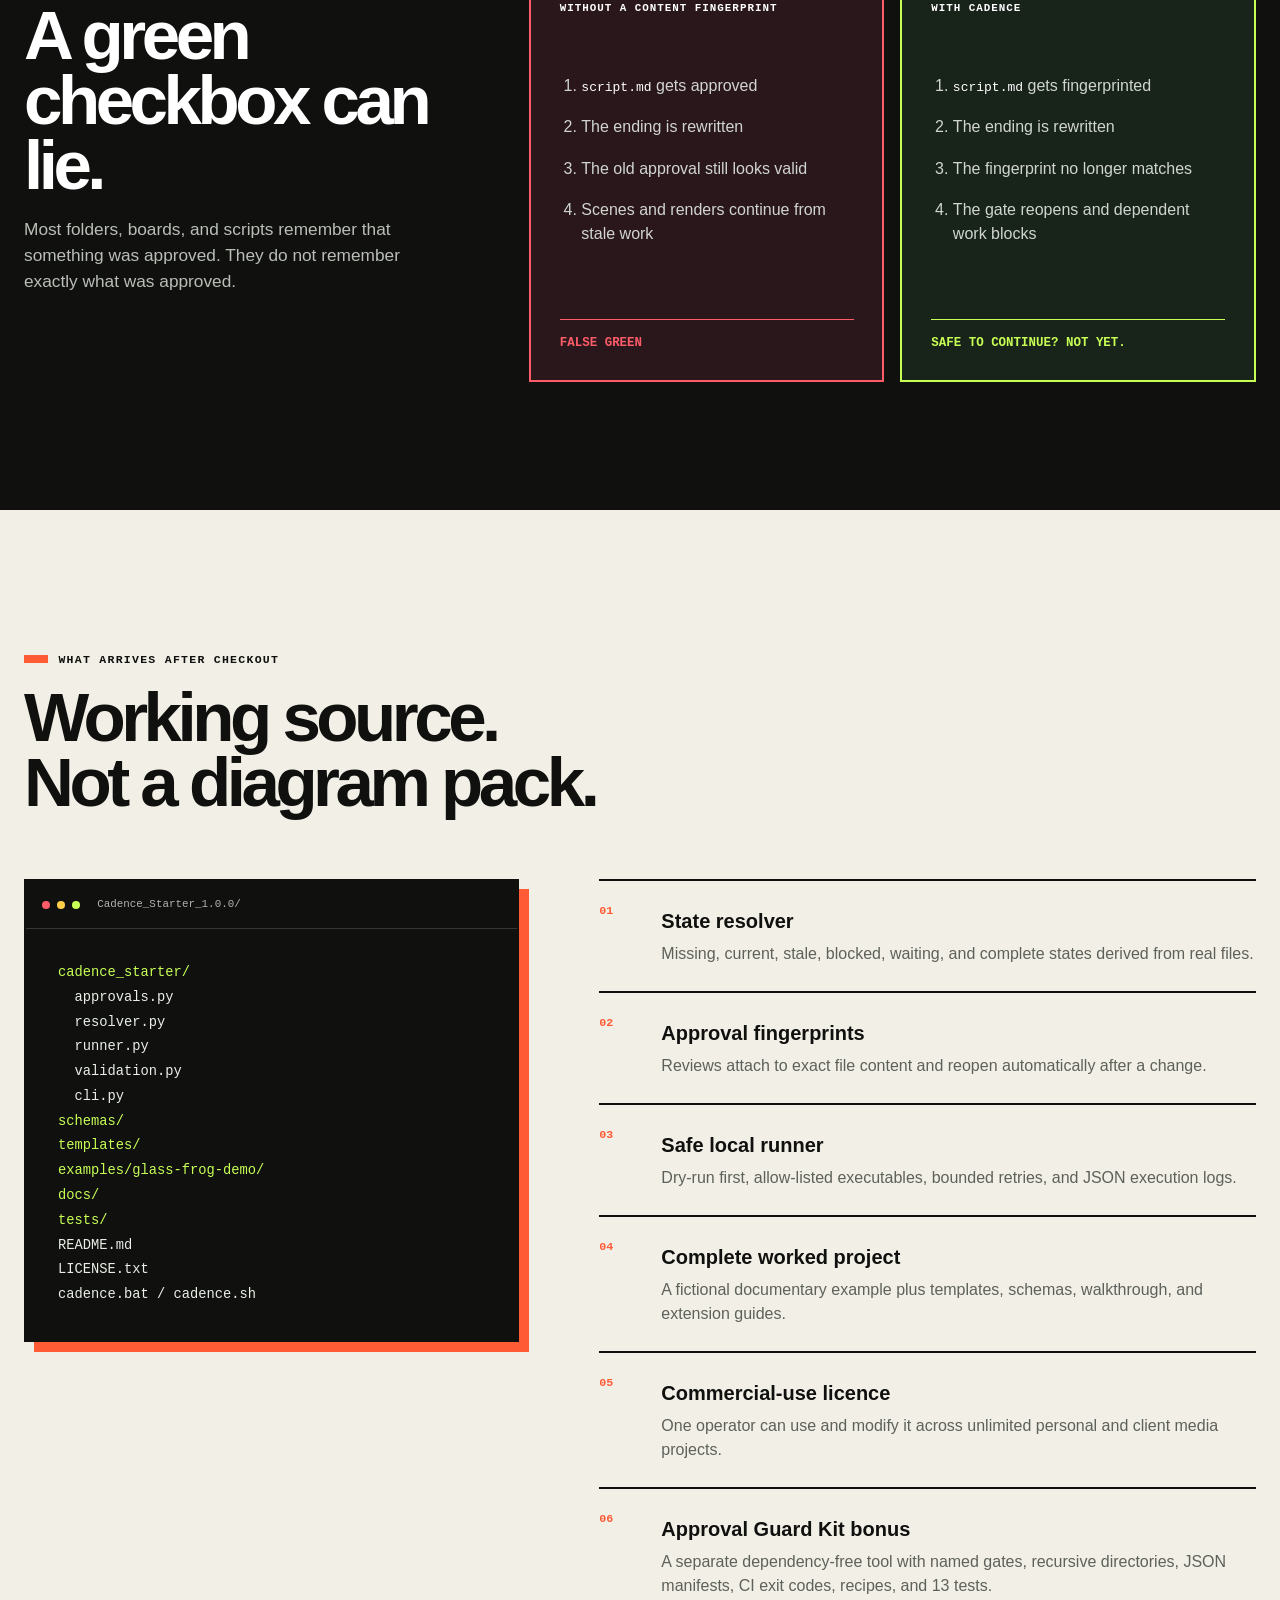
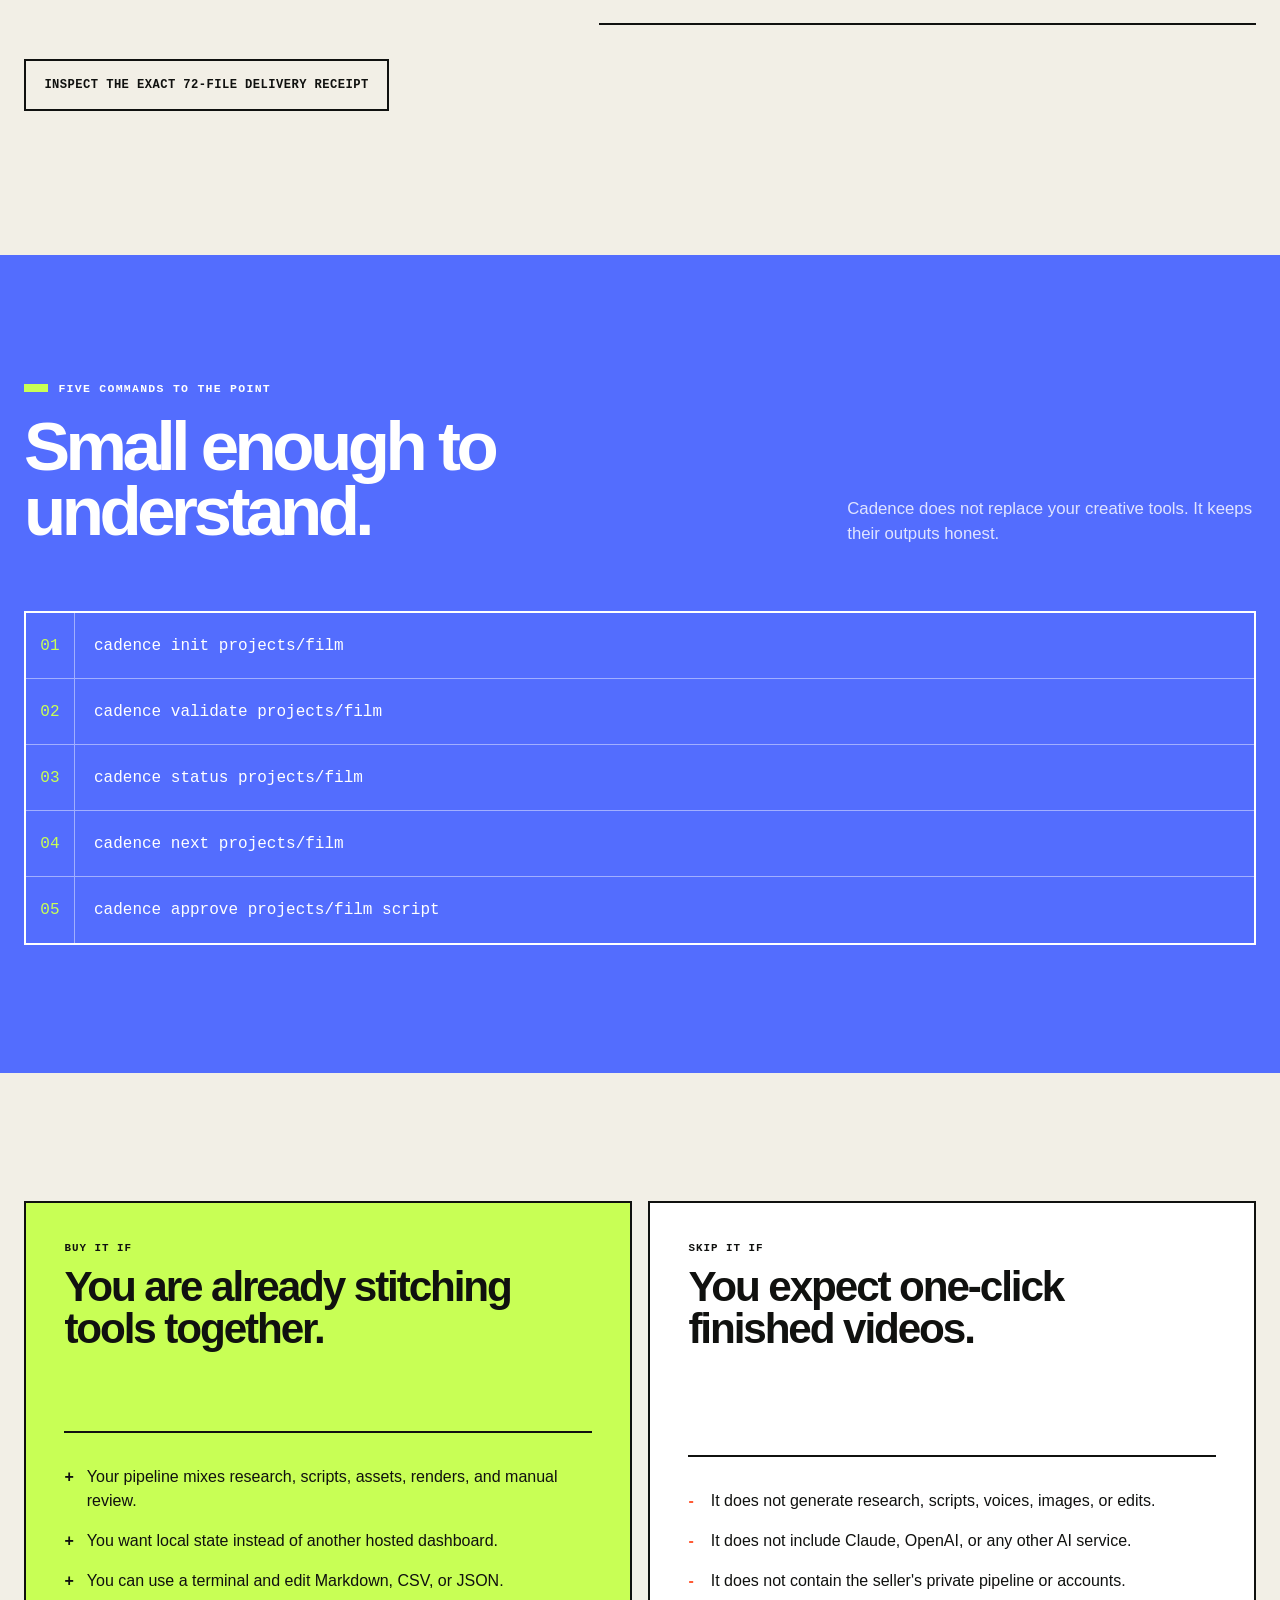
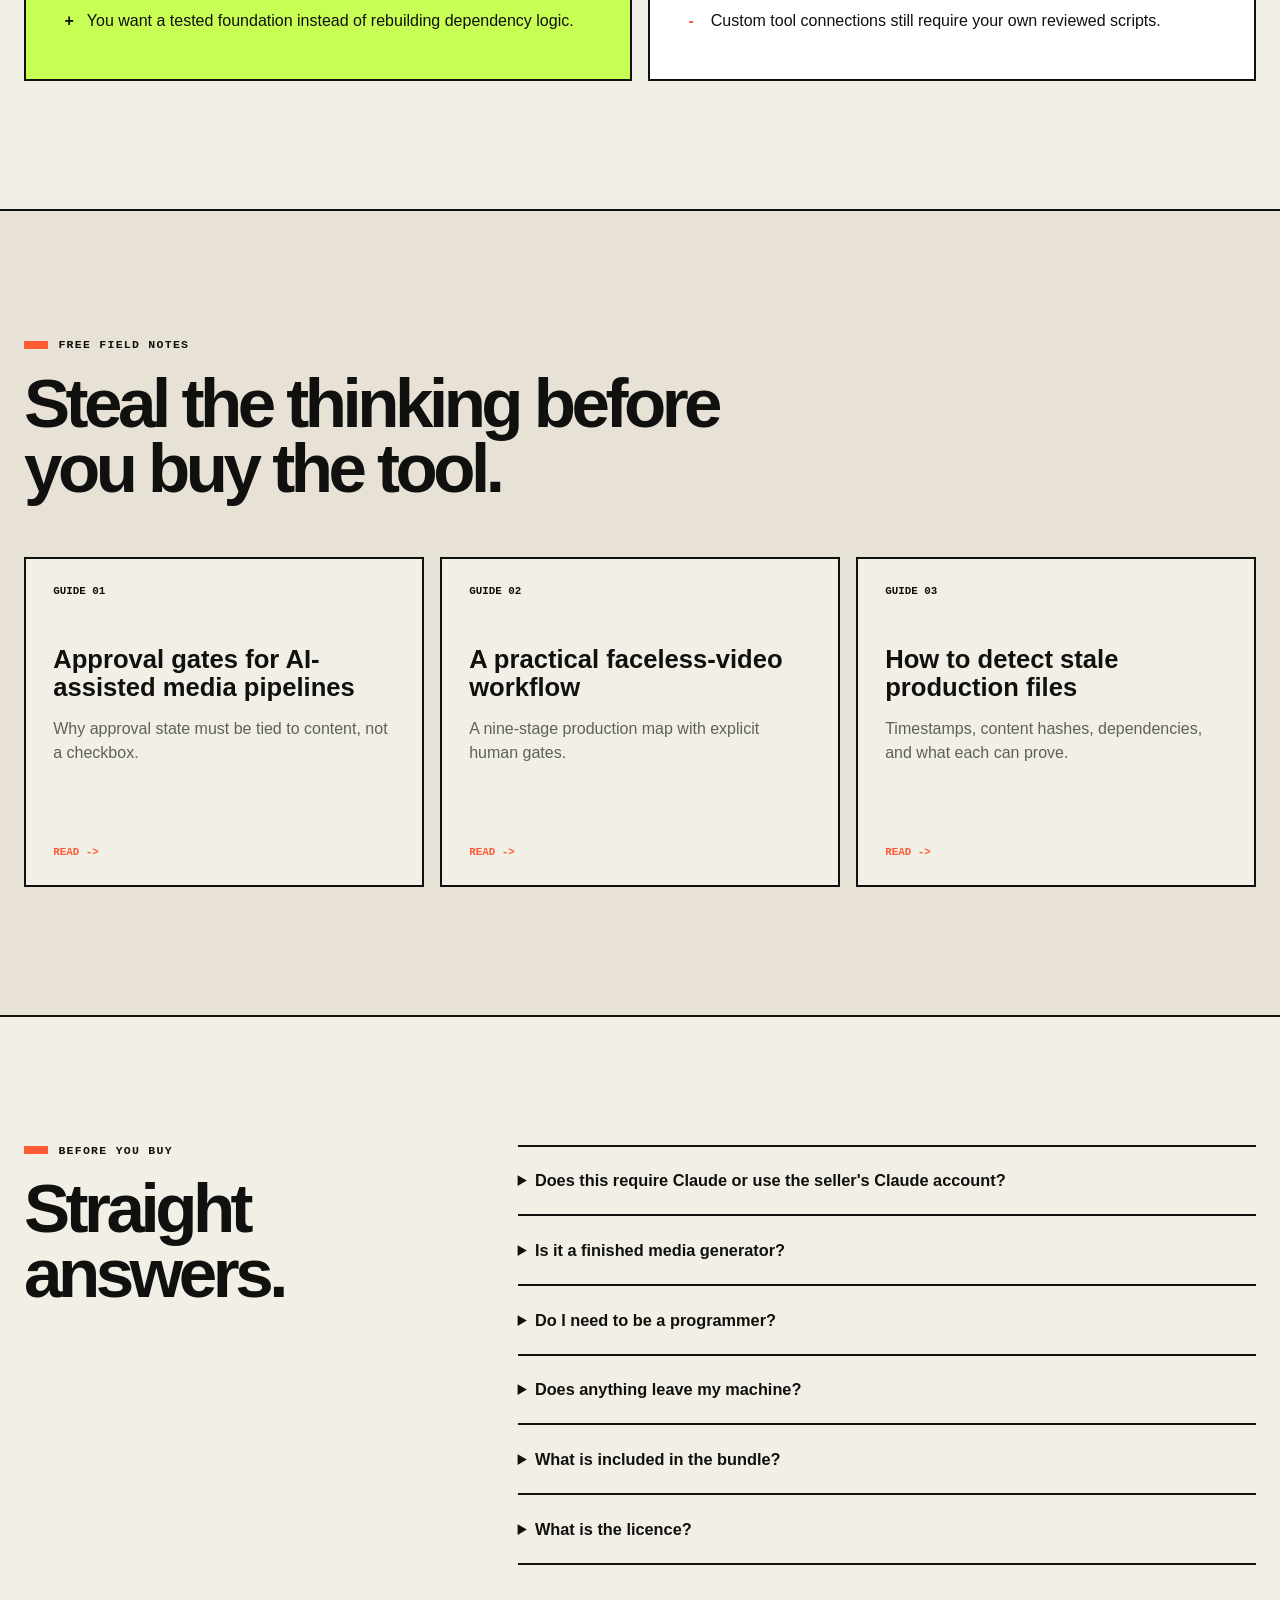
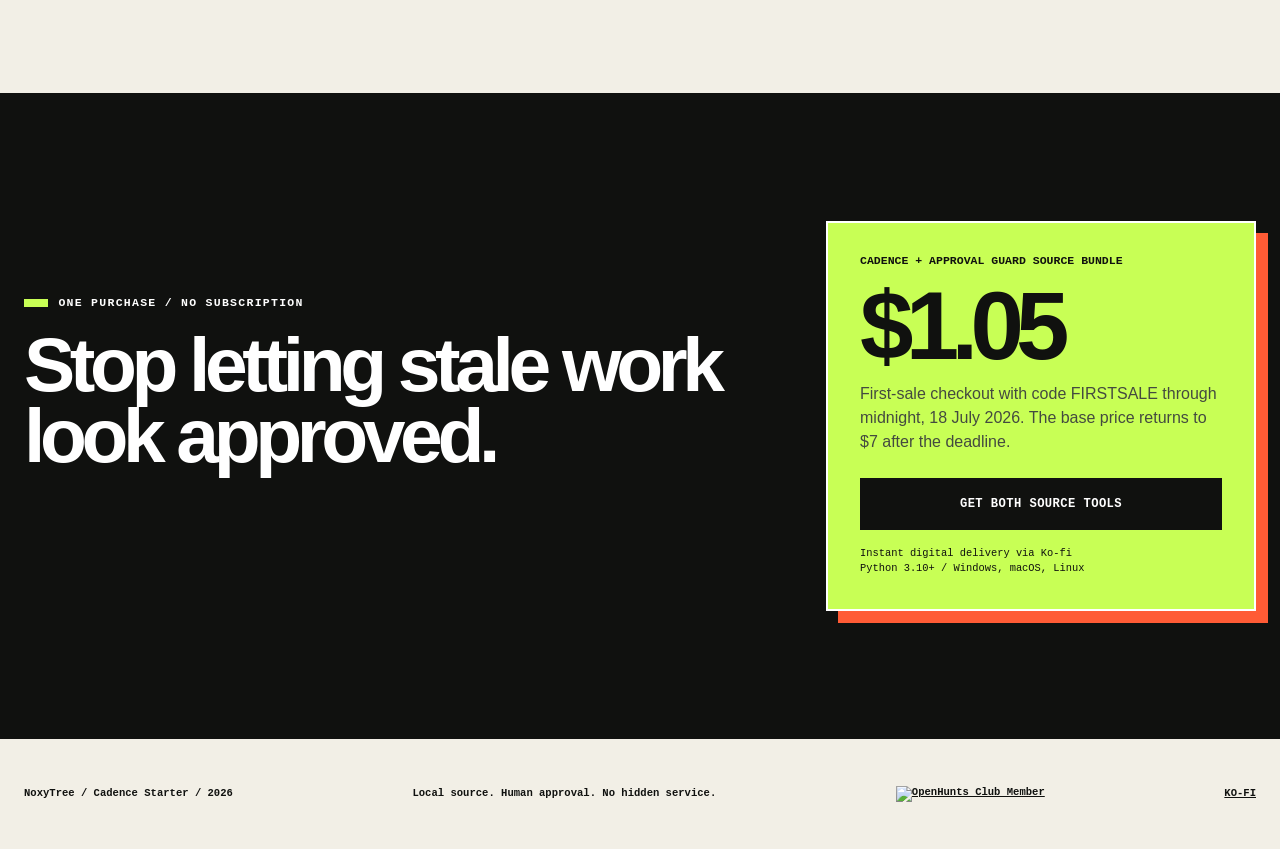
==== commit 126abf65: "Add exact buyer delivery receipt" ====
--- a/index.html
+++ b/index.html
@@ -3,11 +3,11 @@
 <head>
   <meta charset="utf-8">
   <meta name="viewport" content="width=device-width, initial-scale=1">
-  <title>Cadence Starter - Local workflow guardrails for media pipelines</title>
-  <meta name="description" content="A tested local Python workflow skeleton that catches stale approvals, blocks unsafe downstream work, and tells solo media builders what can move forward next.">
+  <title>Cadence Starter + Approval Guard - Local Python workflow safety</title>
+  <meta name="description" content="Two complete local Python source tools for stale approvals and dependable media-pipeline state, with 31 passing tests and no AI account or subscription.">
   <meta name="theme-color" content="#f2efe6">
-  <meta property="og:title" content="Cadence Starter - Your pipeline should notice when approved work changes">
-  <meta property="og:description" content="Local workflow state, approval fingerprints, dependency checks, and safe command execution. Source included. No subscription or AI account required.">
+  <meta property="og:title" content="Cadence Starter + Approval Guard - Stop stale approvals locally">
+  <meta property="og:description" content="Two complete local Python source tools, 31 passing tests, content fingerprints, dependency checks, and CI-safe output. No subscription or AI account.">
   <meta property="og:type" content="product">
   <meta property="og:image" content="https://noxytree.github.io/cadence-starter/assets/cadence-cover.png">
   <meta property="og:url" content="https://noxytree.github.io/cadence-starter/">
@@ -19,10 +19,10 @@
   {
     "@context": "https://schema.org",
     "@type": "SoftwareApplication",
-    "name": "Cadence Starter",
+    "name": "Cadence Starter + Approval Guard Kit",
     "applicationCategory": "DeveloperApplication",
     "operatingSystem": "Windows, macOS, Linux",
-    "description": "A local Python workflow skeleton for tracking files, dependencies, staleness, approvals, and safe next actions in media production.",
+    "description": "Two complete local Python source tools for tracking workflow state and invalidating stale approvals, with 31 passing tests and no hosted dependency.",
     "image": "https://noxytree.github.io/cadence-starter/assets/cadence-cover.png",
     "softwareRequirements": "Python 3.10 or newer",
     "author": {"@type": "Organization", "name": "NoxyTree"},
@@ -156,6 +156,9 @@
           <article><b>06</b><div><h3>Approval Guard Kit bonus</h3><p>A separate dependency-free tool with named gates, recursive directories, JSON manifests, CI exit codes, recipes, and 13 tests.</p></div></article>
         </div>
       </div>
+      <div class="actions">
+        <a class="button ghost" href="bundle-receipt/">INSPECT THE EXACT 72-FILE DELIVERY RECEIPT</a>
+      </div>
     </section>
 
     <section class="commands">
--- a/styles.css
+++ b/styles.css
@@ -81,6 +81,7 @@
 .inside { padding: 9rem 0; }
 .inside > .section-intro { max-width: 760px; margin-bottom: 4rem; }
 .inside-grid { display: grid; grid-template-columns: .86fr 1.14fr; gap: 5rem; align-items: start; }
+.inside-grid > *, .faq > * { min-width: 0; }
 .file-window { border: 2px solid var(--ink); background: #10110f; color: #e9eee7; box-shadow: 10px 10px 0 var(--orange); position: sticky; top: 24px; }
 .window-bar { min-height: 48px; display: flex; align-items: center; gap: .45rem; padding: 0 1rem; border-bottom: 1px solid #353832; color: #aeb3ac; font: .68rem/1 ui-monospace, SFMono-Regular, Consolas, monospace; }
 .window-bar i { width: 8px; height: 8px; border-radius: 50%; background: var(--red); }.window-bar i:nth-child(2) { background: #ffcf4a; }.window-bar i:nth-child(3) { background: var(--acid); margin-right: .6rem; }
@@ -123,6 +124,14 @@
 .faq details { padding: 1.35rem 0; border-bottom: 2px solid var(--ink); }
 .faq summary { cursor: pointer; font-weight: 900; font-size: 1.02rem; }
 .faq details p { color: var(--muted); margin: 1rem 0 0; max-width: 700px; }
+.faq code { overflow-wrap: anywhere; word-break: break-all; }
+.receipt-page .commands .inside-grid { grid-template-columns: minmax(0, 1fr) minmax(0, 1fr); }
+.receipt-page .file-window { min-width: 0; width: 100%; }
+.receipt-page .faq { grid-template-columns: minmax(0, .7fr) minmax(0, 1.3fr); }
+.receipt-page .faq-list,
+.receipt-page .faq details,
+.receipt-page .faq code { min-width: 0; max-width: 100%; }
+.receipt-page .faq code { display: block; }
 
 .buy-section { padding: 8rem 0; background: var(--ink); color: white; }
 .buy-grid { display: grid; grid-template-columns: 1fr 430px; gap: 6rem; align-items: center; }
@@ -156,6 +165,9 @@
 
 @media (max-width: 980px) {
   .hero, .sample-grid, .problem-grid, .inside-grid, .faq, .buy-grid { grid-template-columns: 1fr; gap: 3.5rem; }
+  .receipt-page .commands .inside-grid,
+  .receipt-page .faq { grid-template-columns: minmax(0, 1fr); }
+  .receipt-page .file-window pre { white-space: pre-wrap; overflow-wrap: anywhere; }
   .hero { padding-top: 4.5rem; }
   .file-window { position: static; }
   .commands-head { grid-template-columns: 1fr; gap: 1rem; }
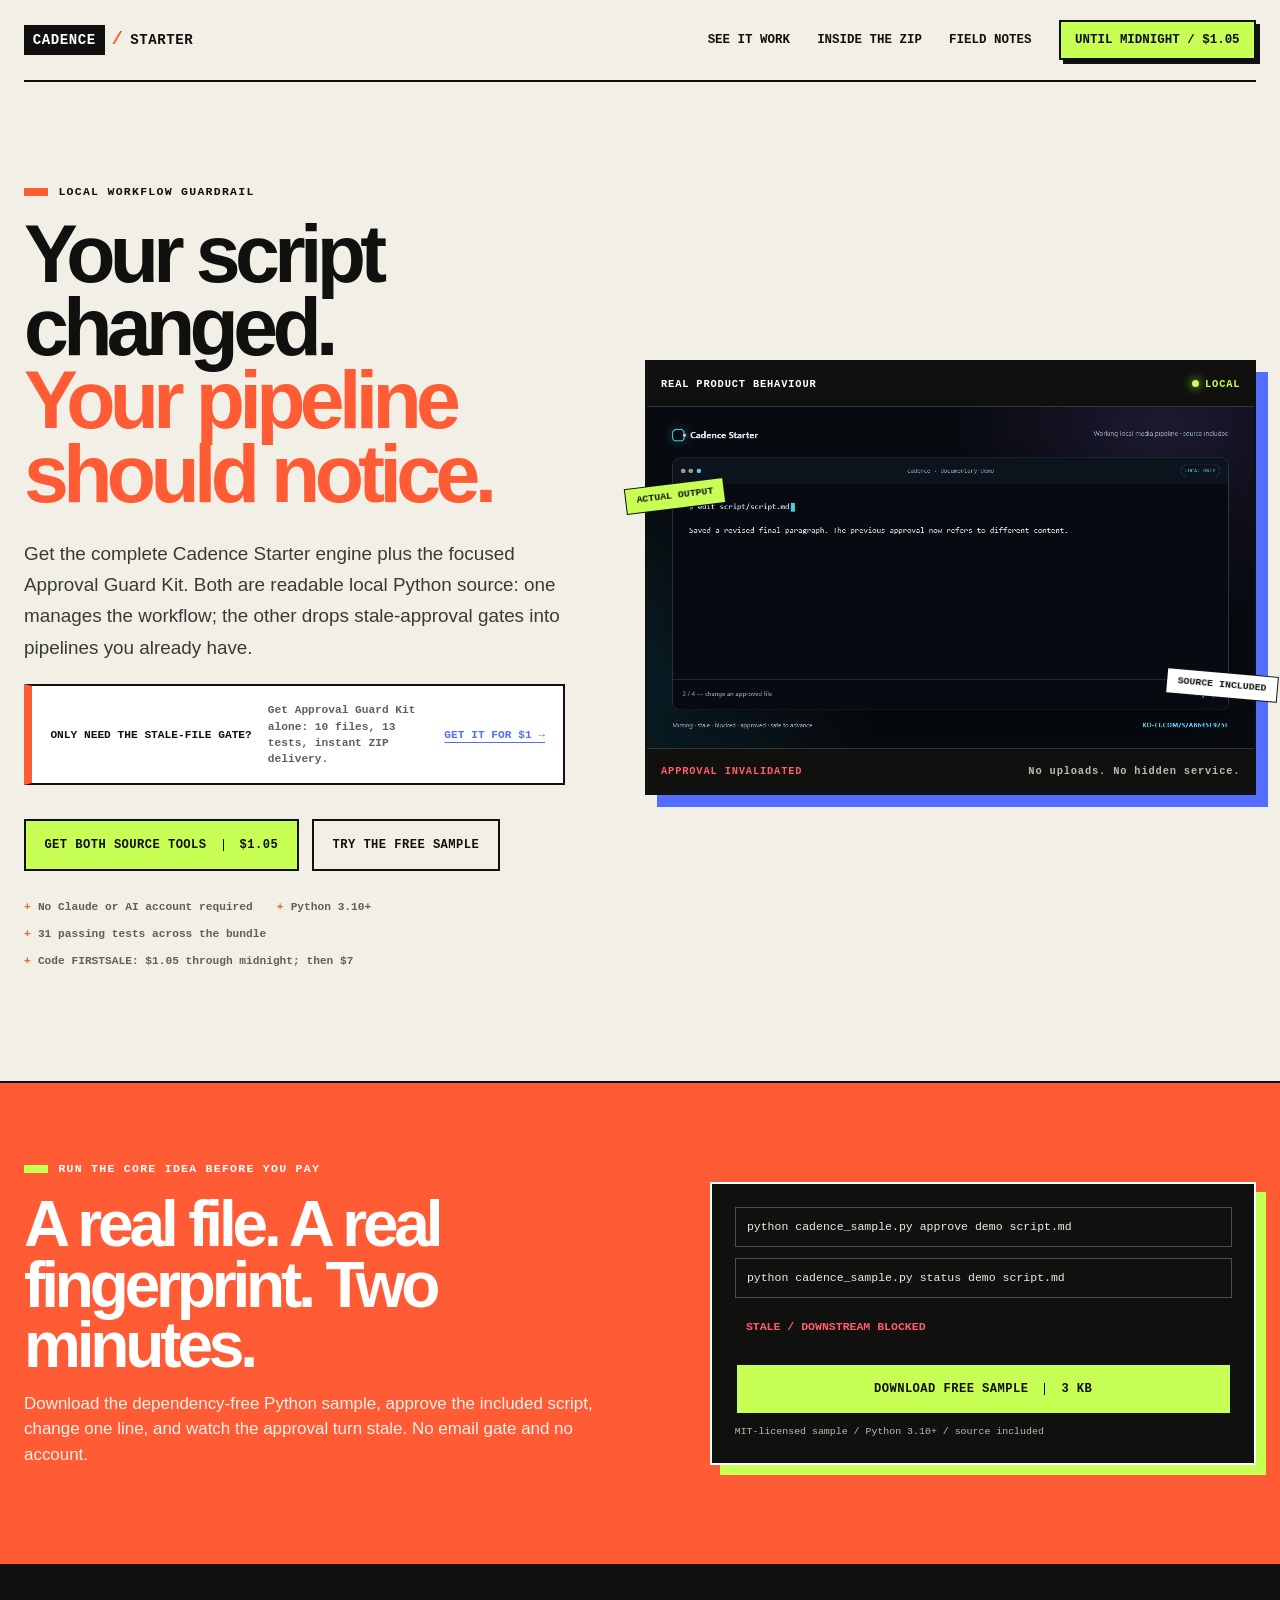
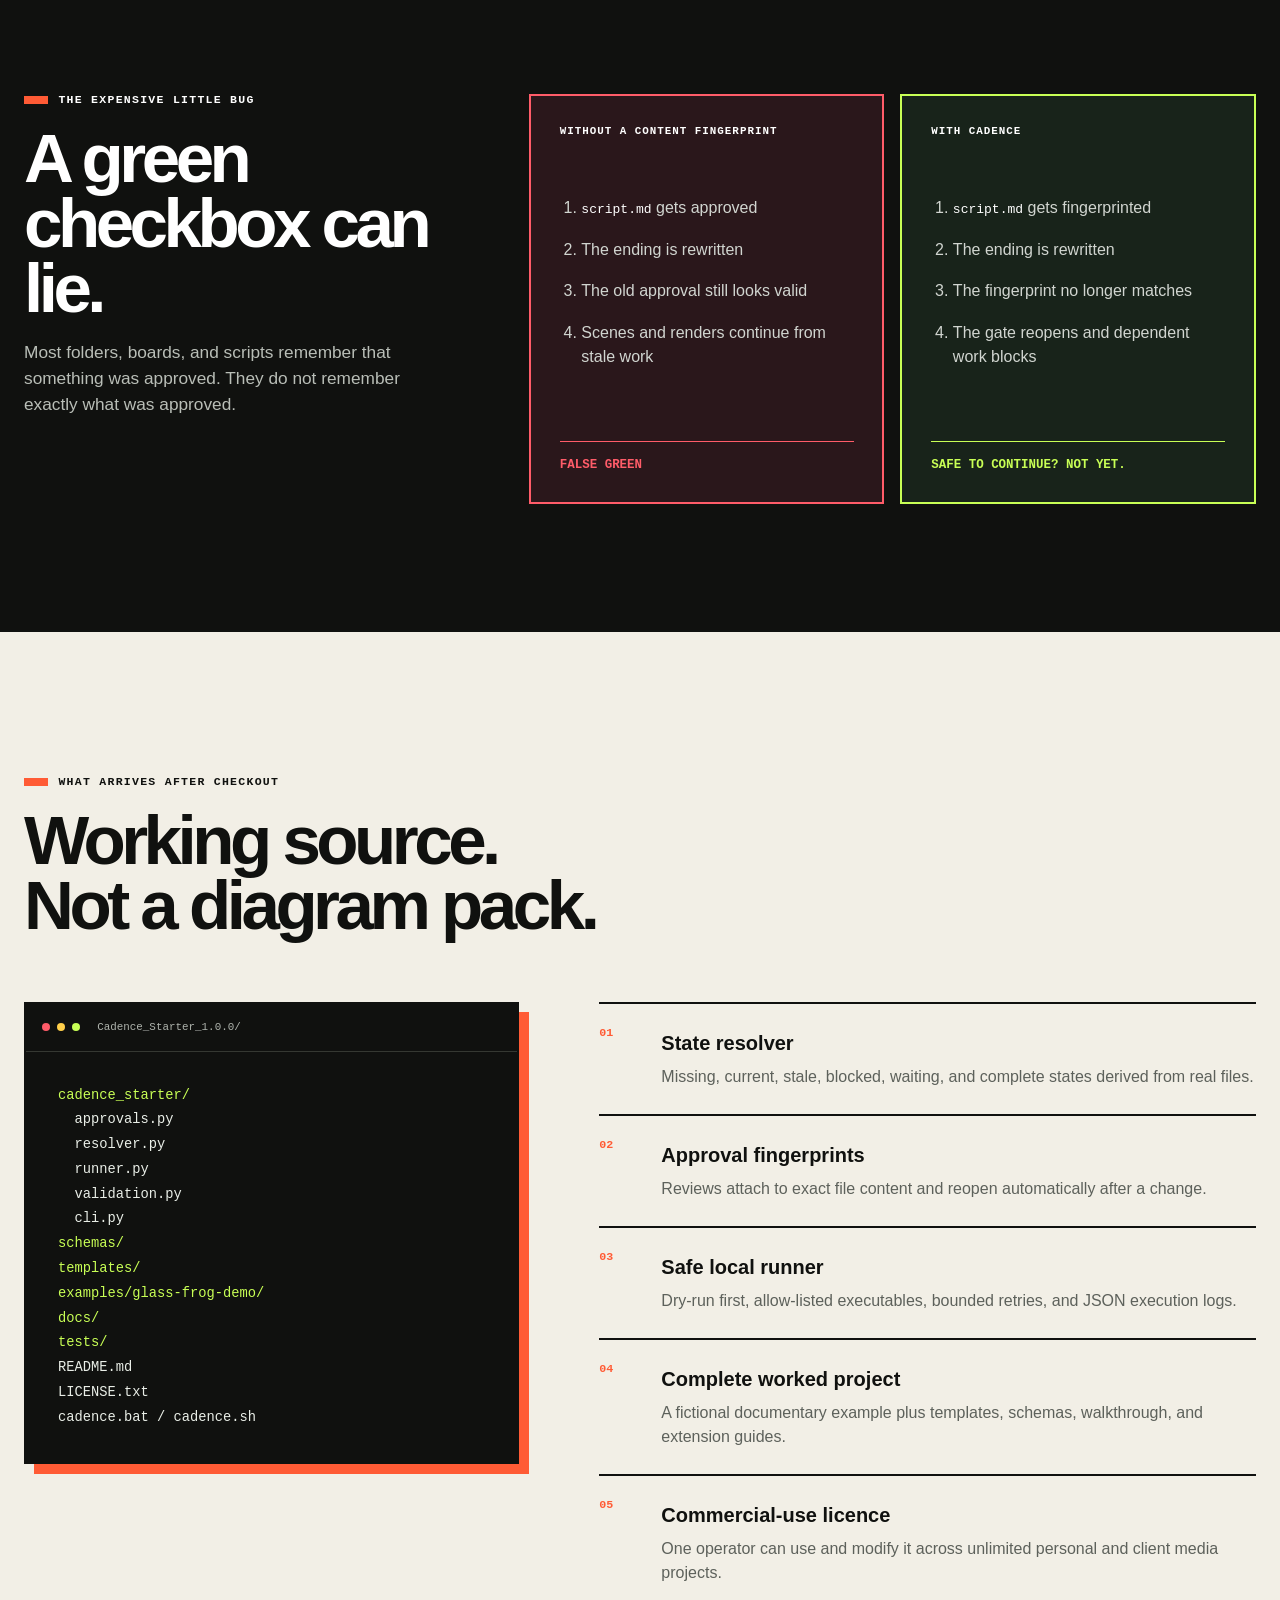
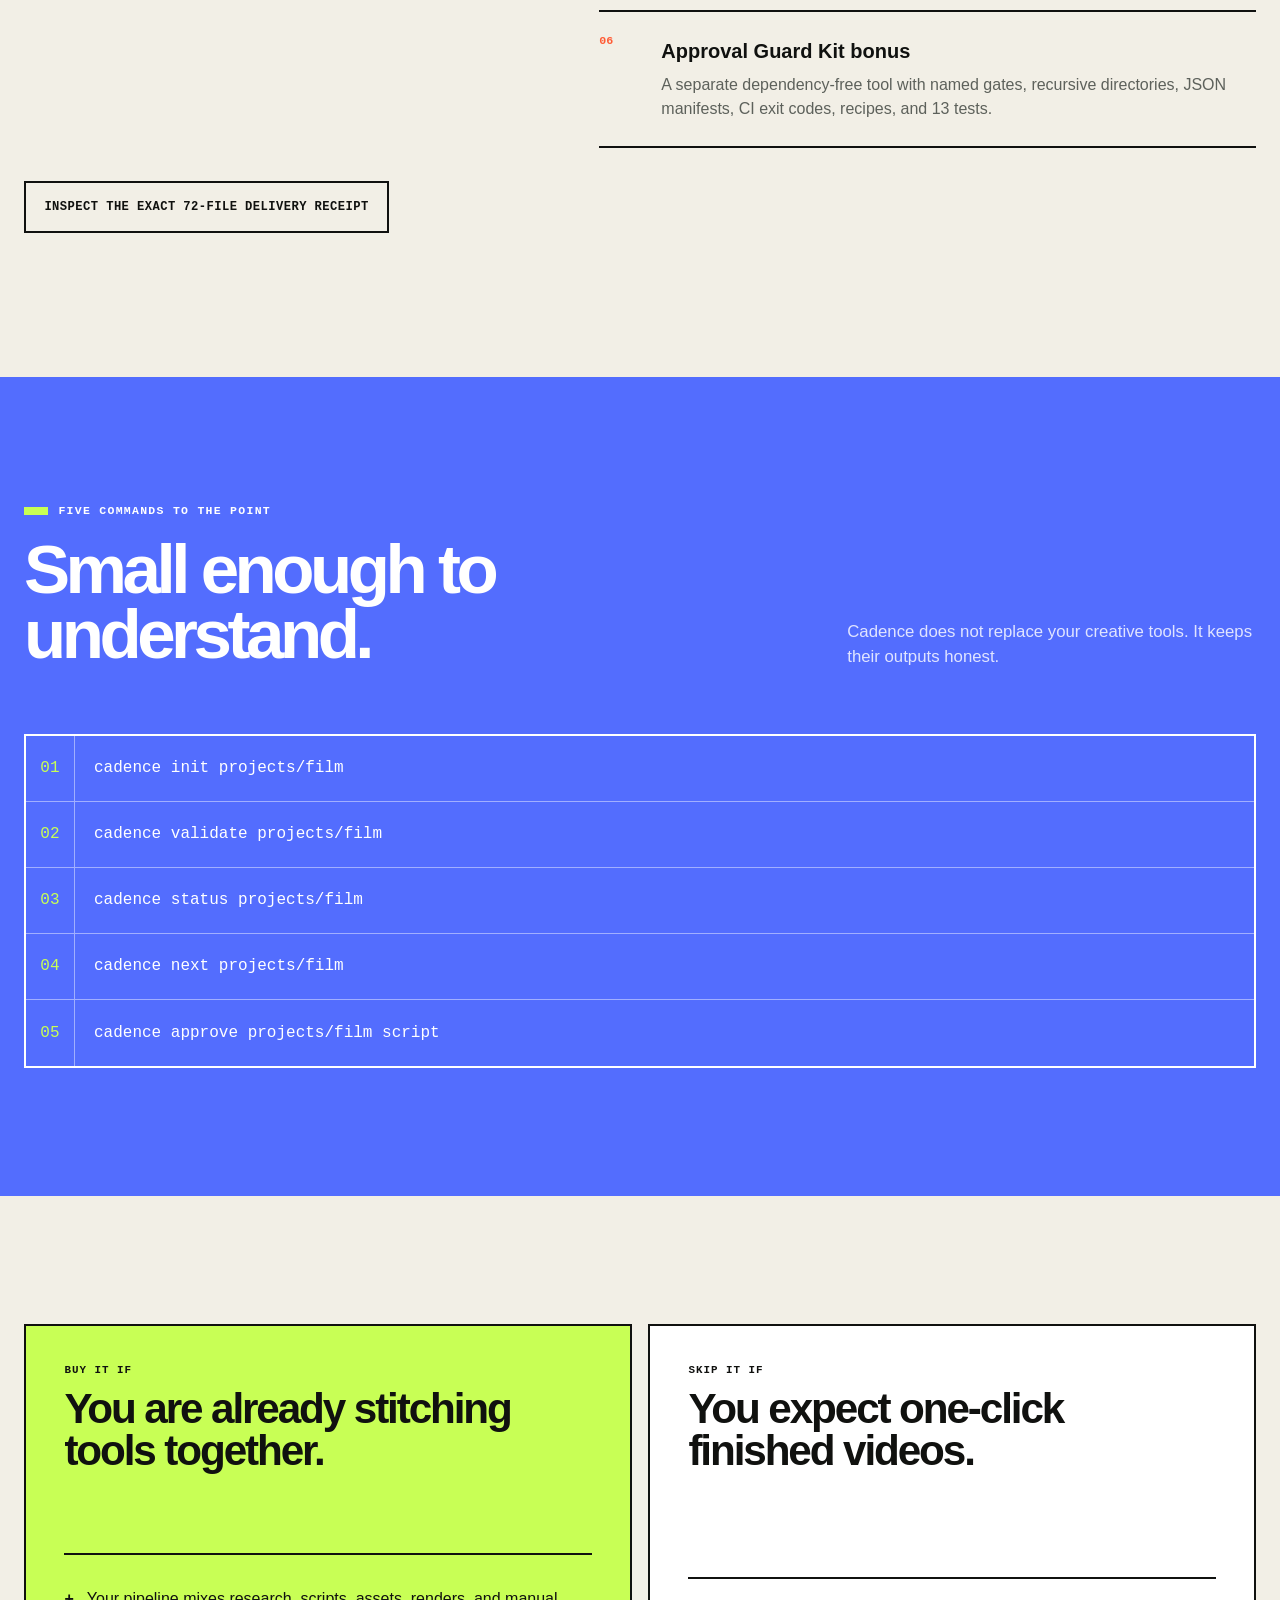
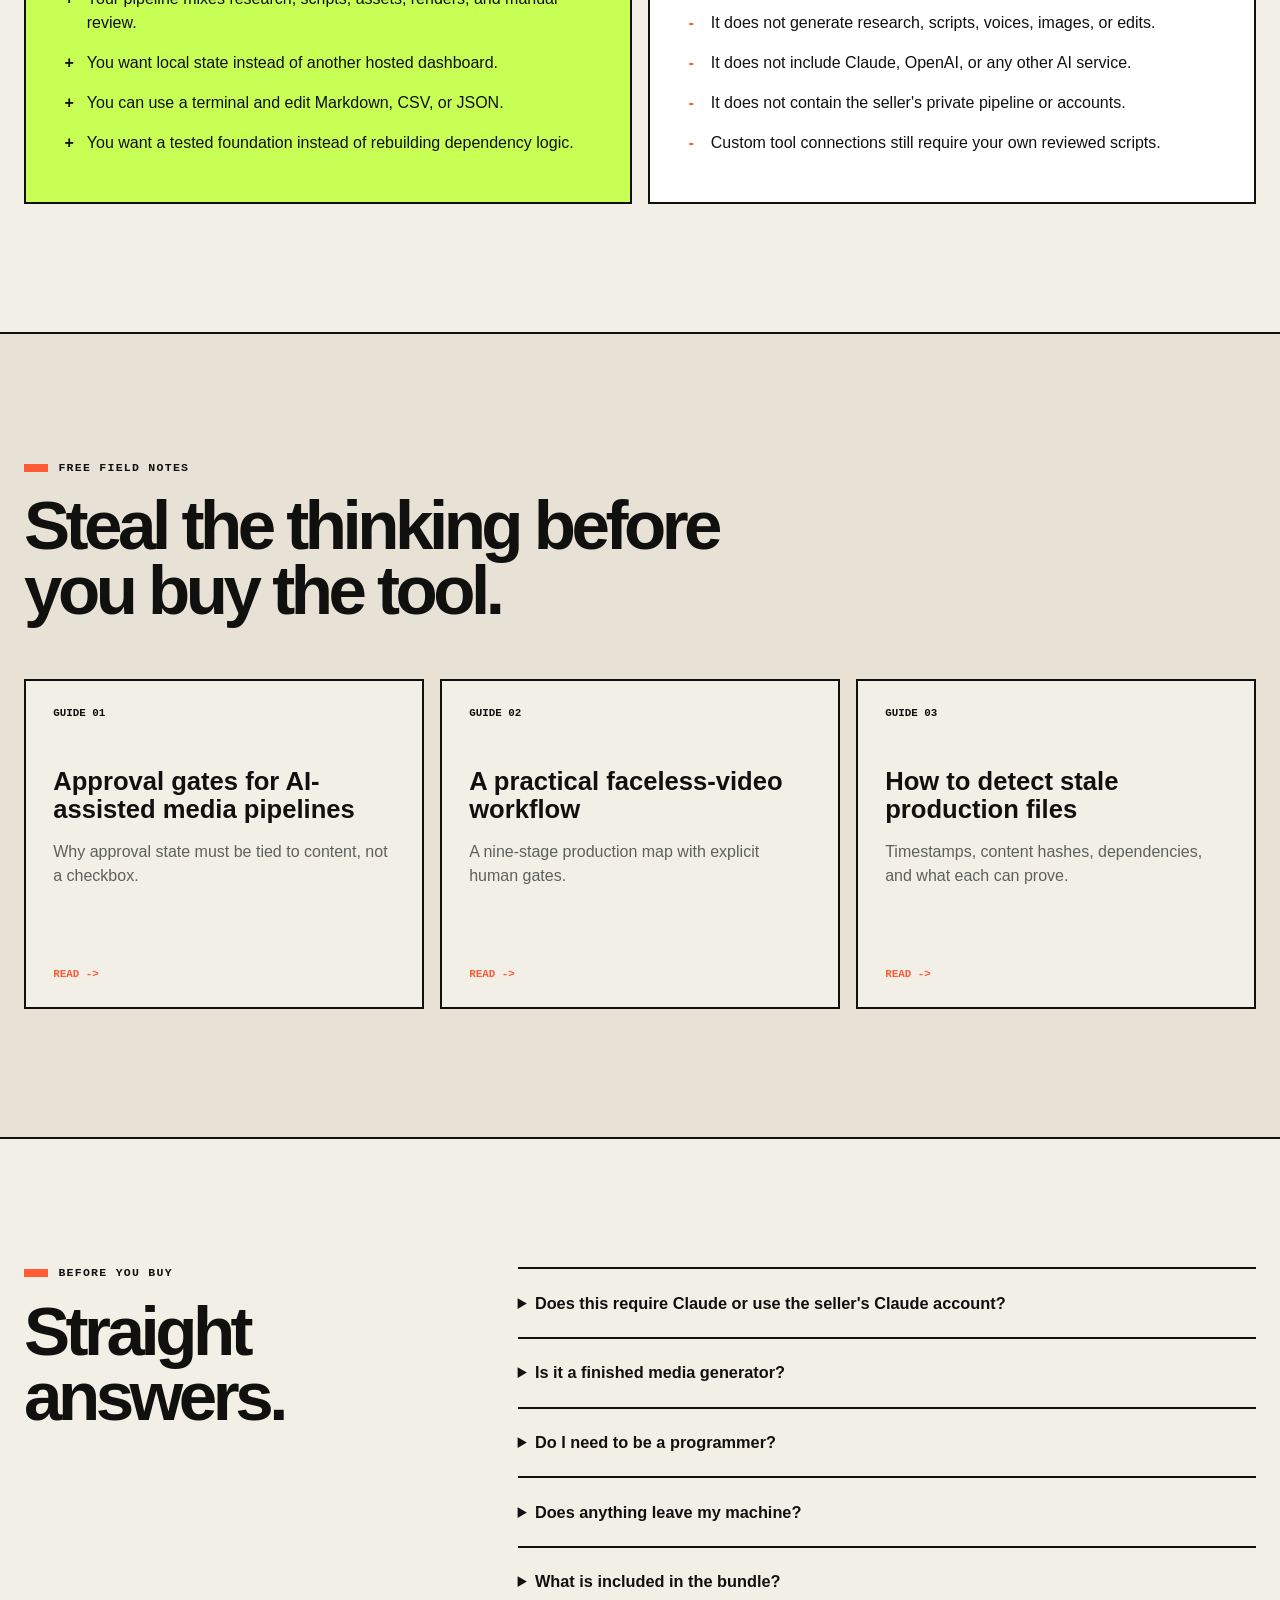
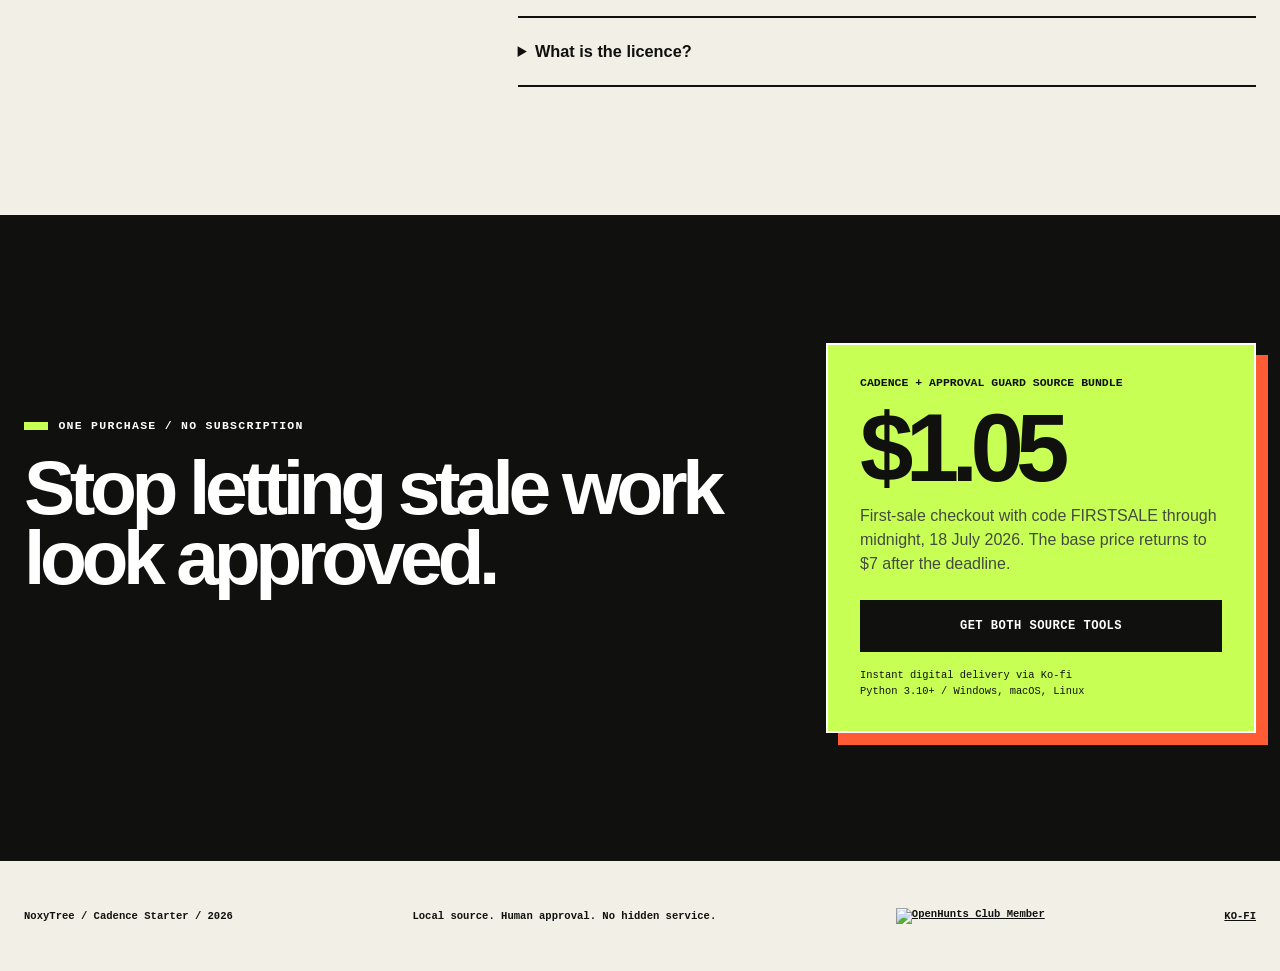
==== commit e271112e: "Add one-dollar Approval Guard checkout path" ====
--- a/index.html
+++ b/index.html
@@ -54,6 +54,7 @@
         <p class="label"><span></span>LOCAL WORKFLOW GUARDRAIL</p>
         <h1>Your script changed.<br><em>Your pipeline should notice.</em></h1>
         <p class="hero-lede">Get the complete Cadence Starter engine plus the focused Approval Guard Kit. Both are readable local Python source: one manages the workflow; the other drops stale-approval gates into pipelines you already have.</p>
+        <p class="solo-offer"><b>ONLY NEED THE STALE-FILE GATE?</b><span>Get Approval Guard Kit alone: 10 files, 13 tests, instant ZIP delivery.</span><a href="https://ko-fi.com/s/33d62f48e4">GET IT FOR $1 →</a></p>
         <div class="actions">
           <a class="button primary" data-buy href="https://ko-fi.com/noxytree/link/FIRSTSALE">GET BOTH SOURCE TOOLS <span>$1.05</span></a>
           <a class="button ghost" href="downloads/cadence-approval-sample.zip?utm_source=github_pages&amp;utm_medium=landing&amp;utm_campaign=free_sample">TRY THE FREE SAMPLE</a>
--- a/styles.css
+++ b/styles.css
@@ -36,6 +36,9 @@
 h1 { max-width: 740px; margin-bottom: 1.7rem; font-size: clamp(3.4rem, 6.3vw, 6.25rem); line-height: .91; letter-spacing: -.07em; }
 h1 em { color: var(--orange); font-style: normal; }
 .hero-lede { max-width: 690px; font-size: 1.18rem; line-height: 1.65; color: #383b37; }
+.solo-offer { max-width: 690px; margin: 1.35rem 0 0; padding: 1rem 1.15rem; border: 2px solid var(--ink); border-left: 8px solid var(--orange); background: white; display: grid; grid-template-columns: auto 1fr auto; gap: .65rem 1rem; align-items: center; font: 800 .7rem/1.45 ui-monospace, SFMono-Regular, Consolas, monospace; }
+.solo-offer span { color: var(--muted); font-weight: 700; }
+.solo-offer a { color: var(--blue); white-space: nowrap; text-underline-offset: 4px; }
 .actions { display: flex; gap: .85rem; margin-top: 2.1rem; align-items: stretch; }
 .button { display: inline-flex; min-height: 52px; padding: .9rem 1.15rem; align-items: center; justify-content: center; gap: 1rem; border: 2px solid var(--ink); font: 900 .76rem/1 ui-monospace, SFMono-Regular, Consolas, monospace; text-decoration: none; letter-spacing: .035em; transition: transform .14s ease, box-shadow .14s ease; }
 .button:hover { transform: translate(-2px,-2px); box-shadow: 6px 6px 0 var(--ink); }
@@ -182,6 +185,7 @@
   .hero { padding: 4.2rem 0 5rem; }
   h1 { font-size: clamp(3rem,15vw,4.6rem); }
   .actions { flex-direction: column; }.button { width: 100%; }
+  .solo-offer { grid-template-columns: 1fr; }
   .facts { flex-direction: column; }
   .demo-frame { box-shadow: 7px 7px 0 var(--blue); }.tape { display: none; }.demo-foot span { display: none; }
   .sample-strip, .problem, .inside, .commands, .field-notes, .faq, .buy-section { padding-block: 5rem; }
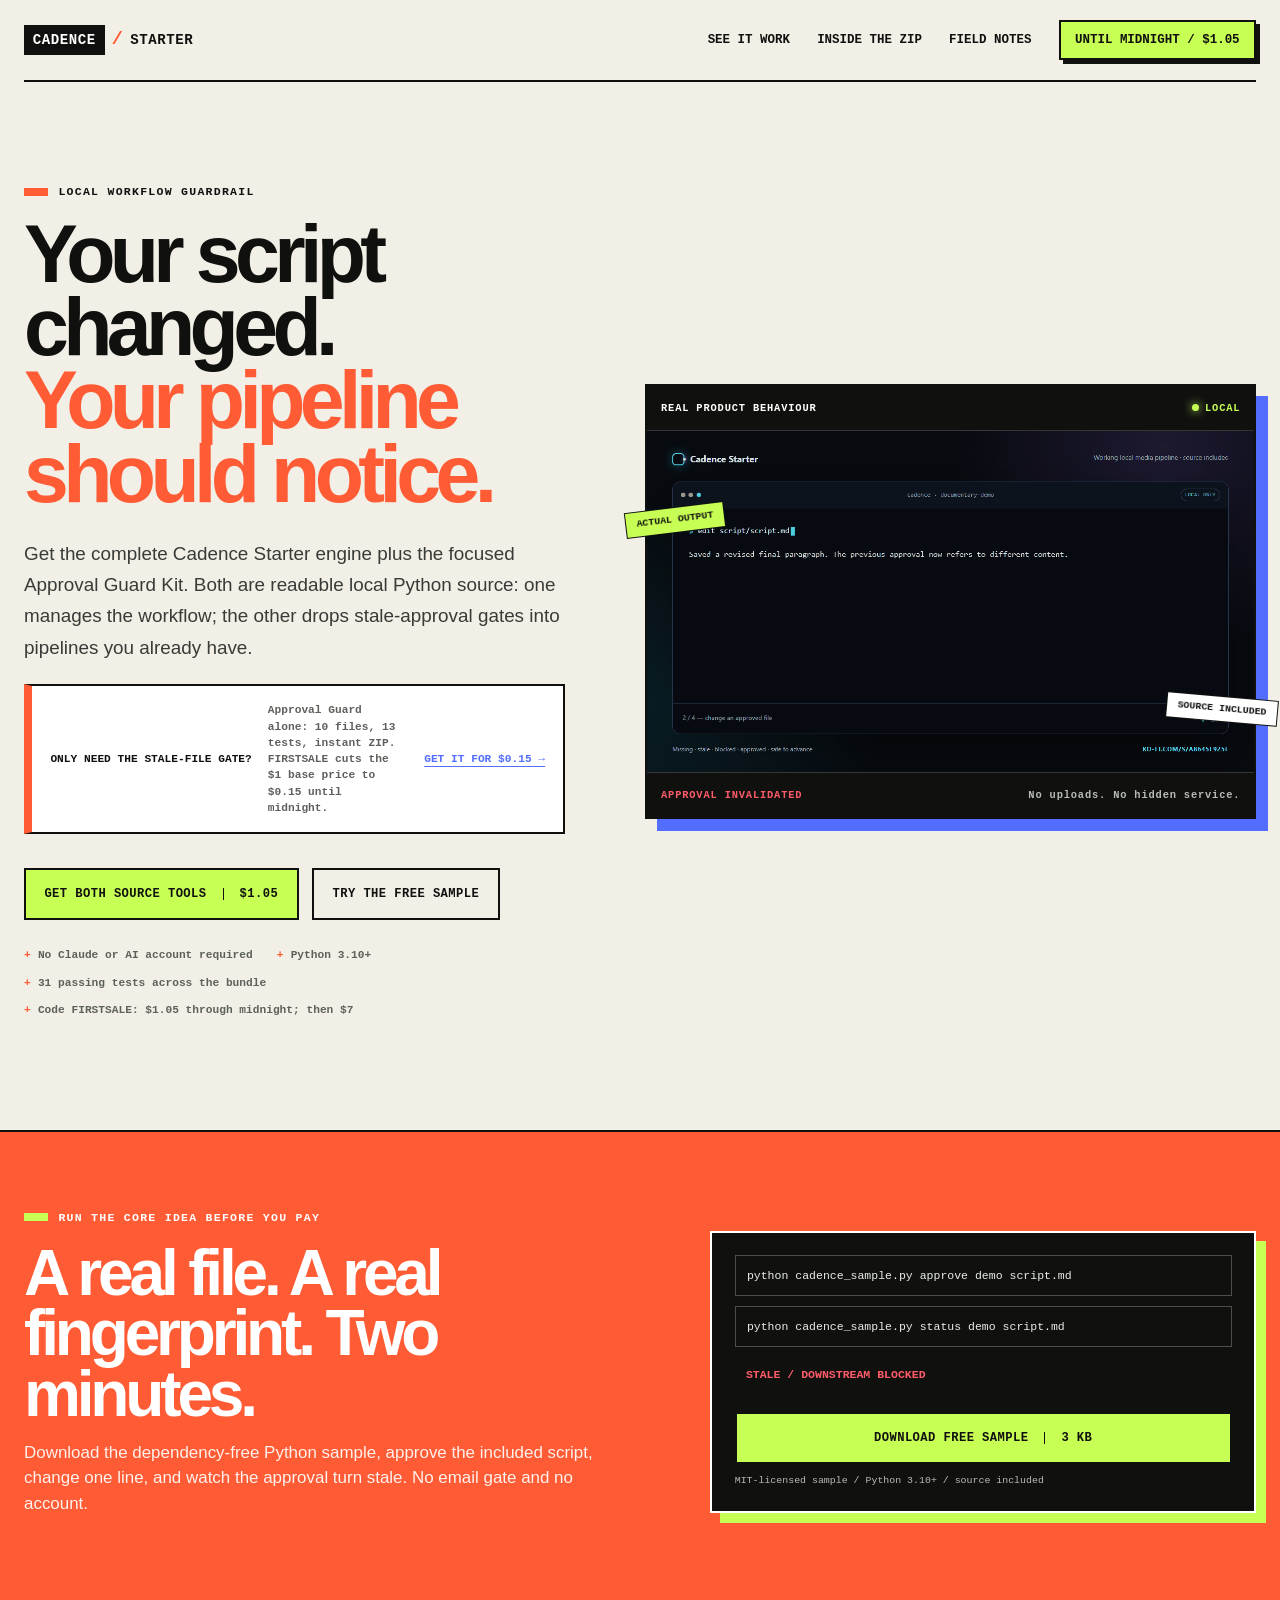
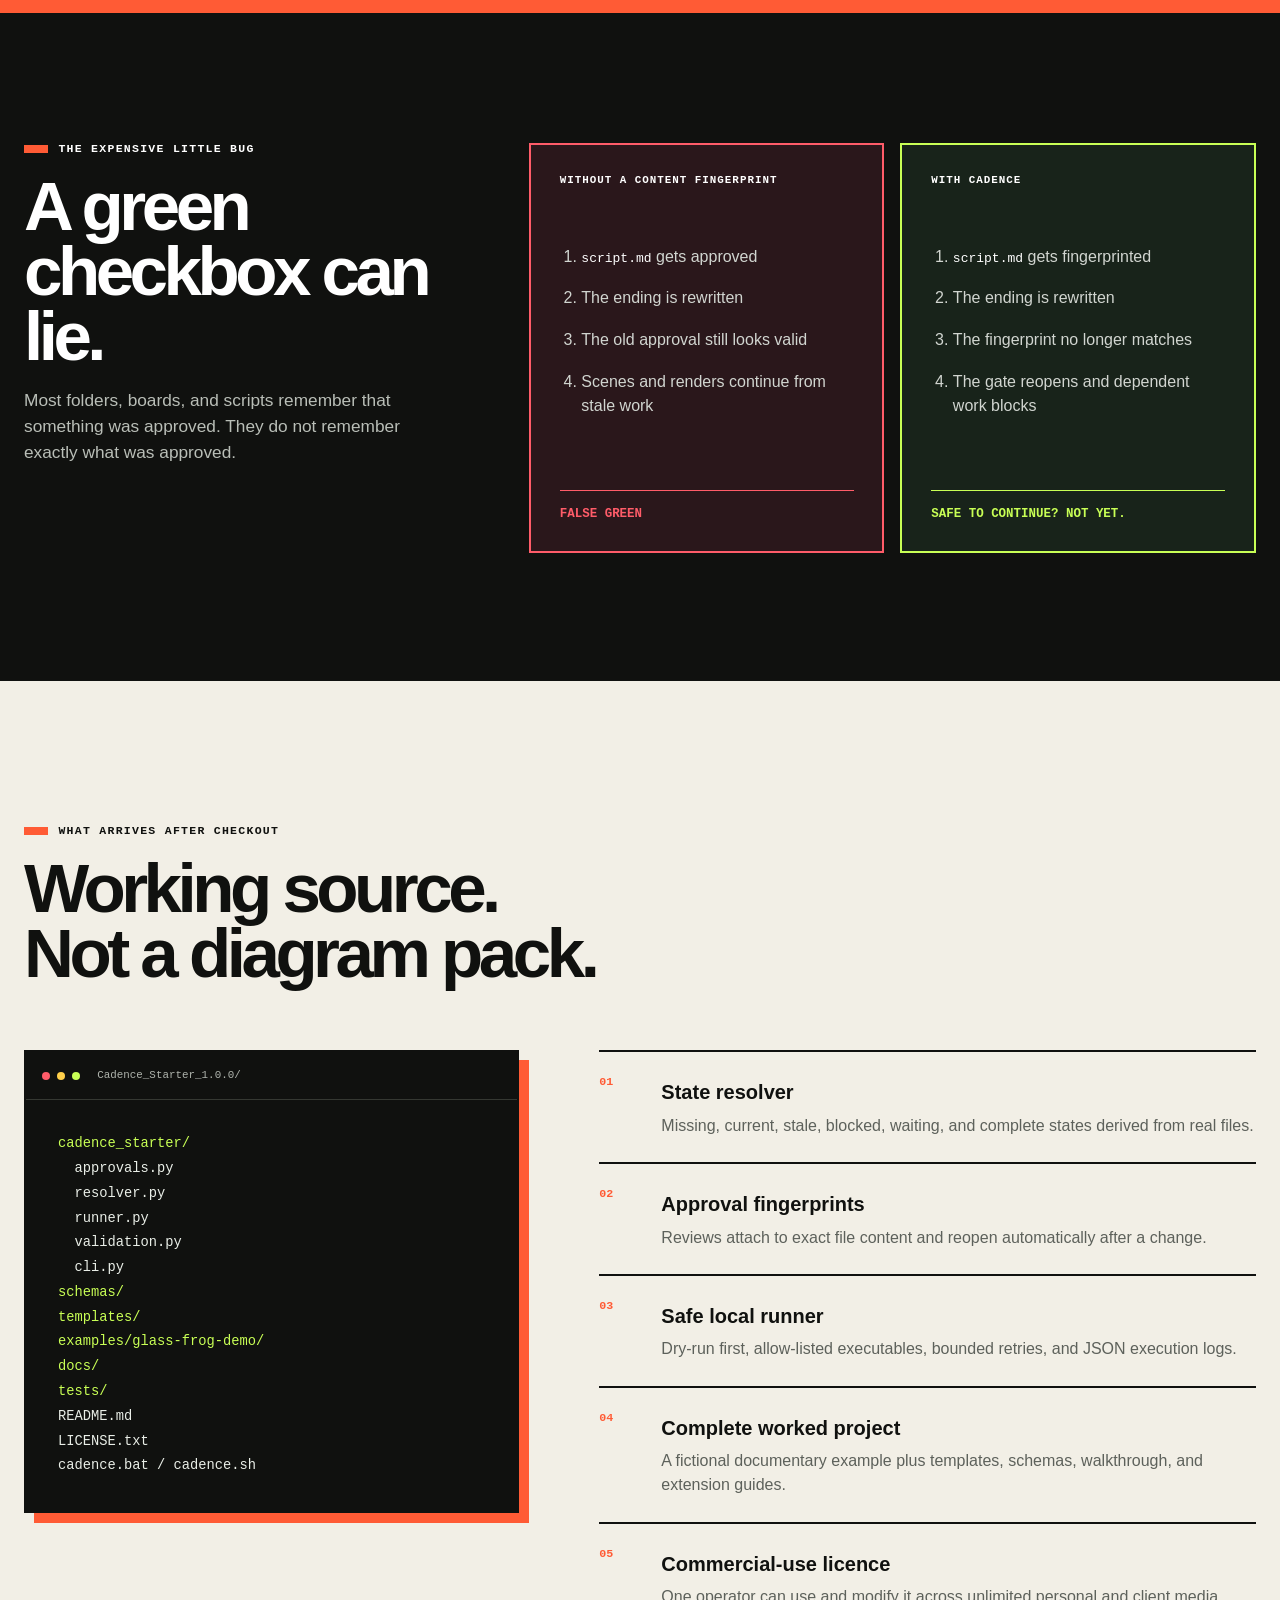
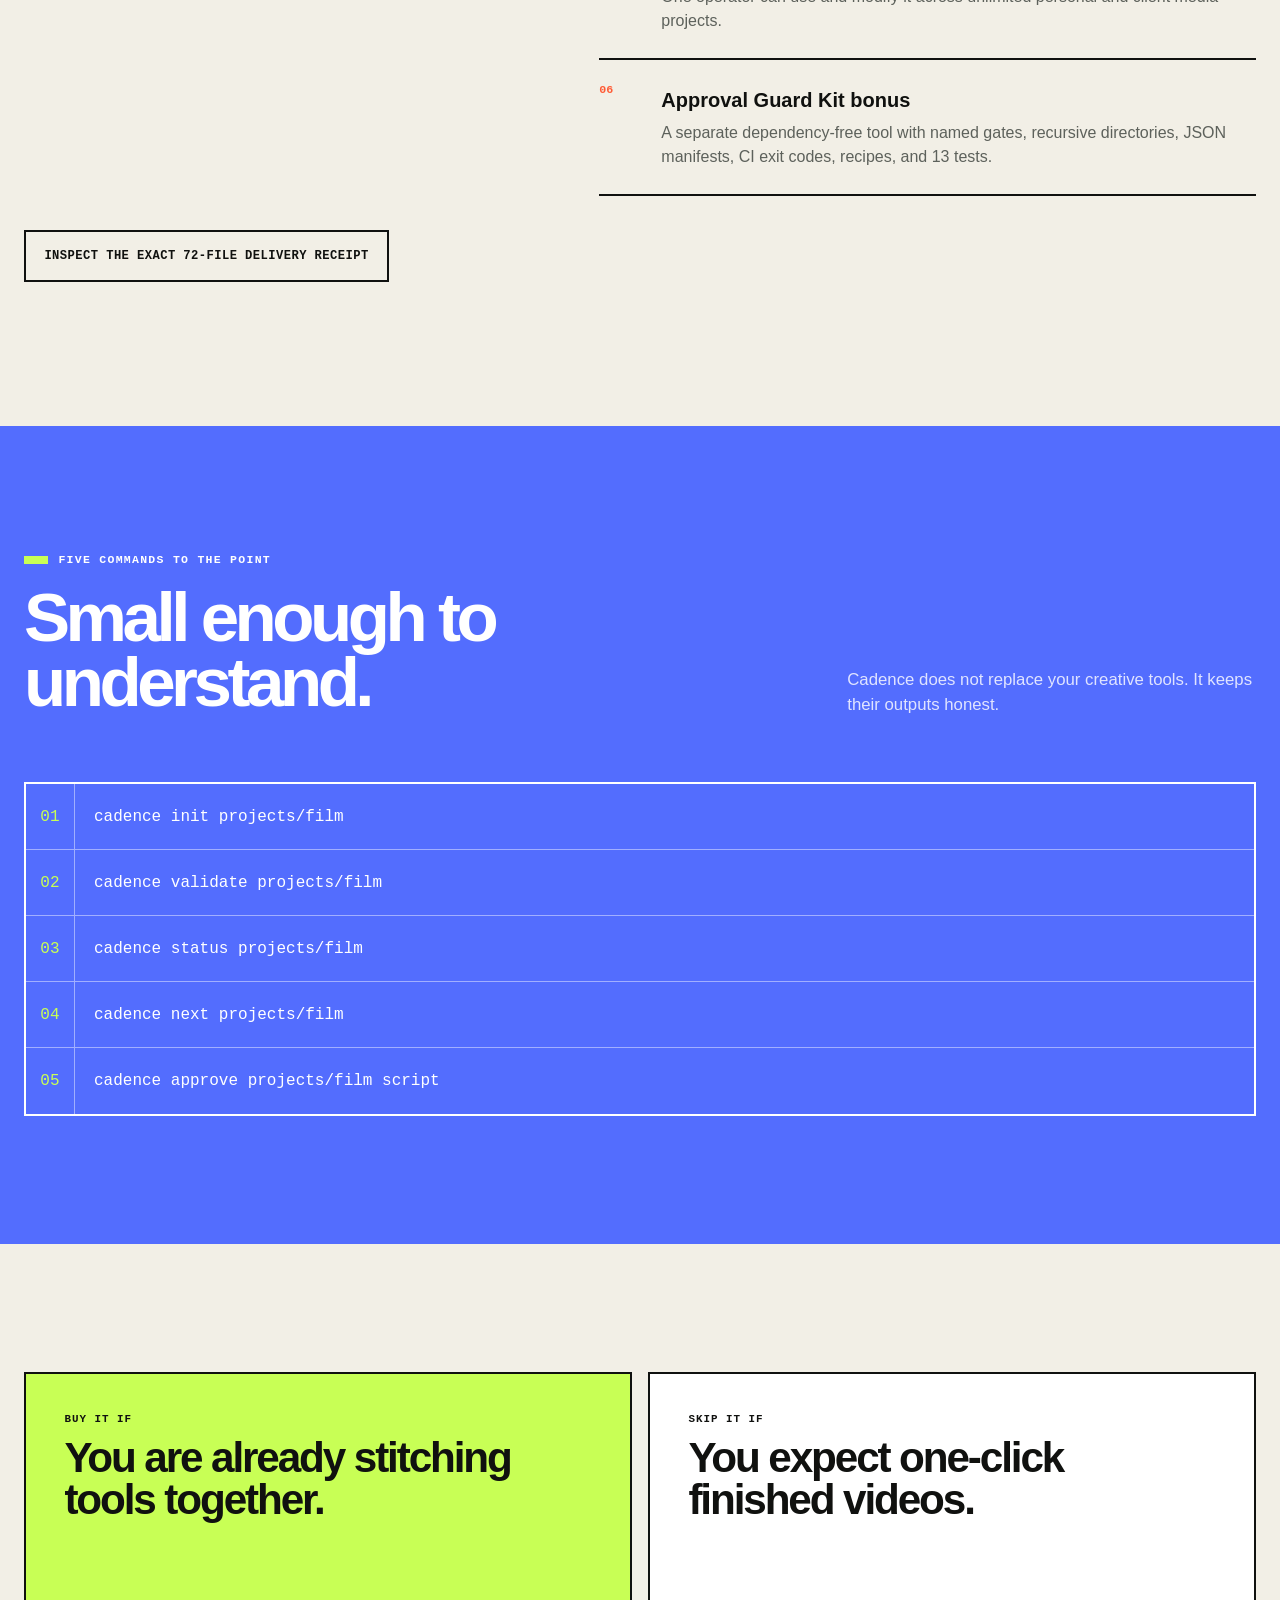
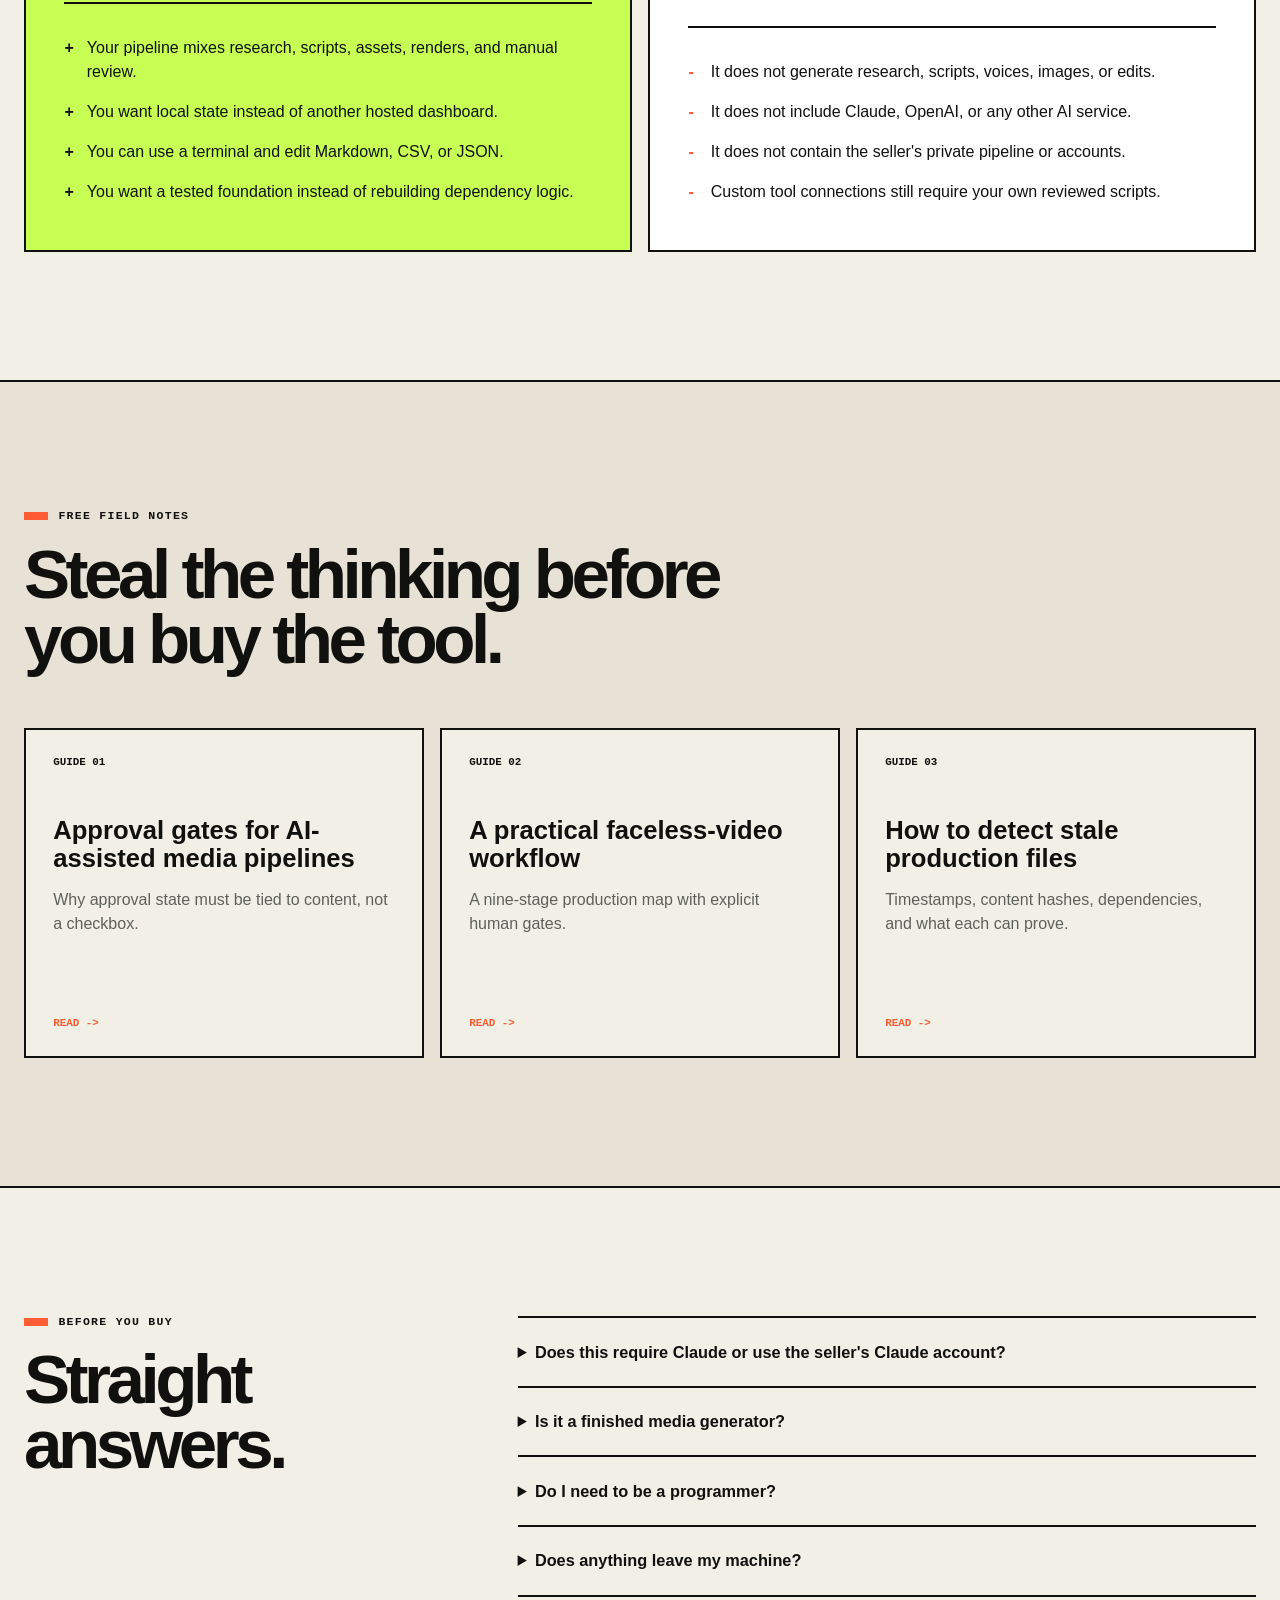
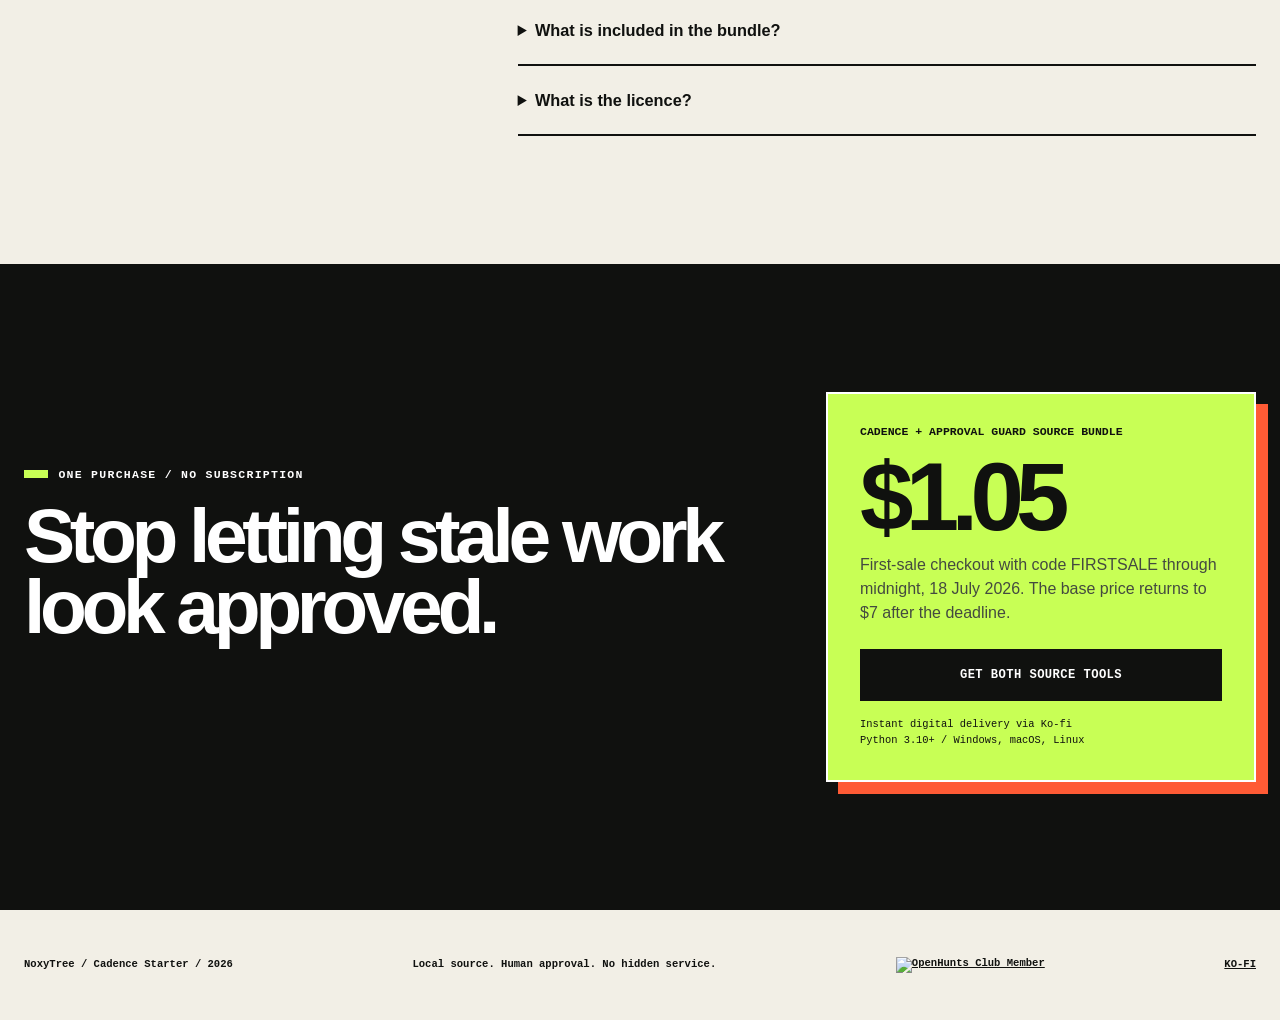
==== commit eb252150: "Expose fifteen-cent first-sale path" ====
--- a/index.html
+++ b/index.html
@@ -54,7 +54,7 @@
         <p class="label"><span></span>LOCAL WORKFLOW GUARDRAIL</p>
         <h1>Your script changed.<br><em>Your pipeline should notice.</em></h1>
         <p class="hero-lede">Get the complete Cadence Starter engine plus the focused Approval Guard Kit. Both are readable local Python source: one manages the workflow; the other drops stale-approval gates into pipelines you already have.</p>
-        <p class="solo-offer"><b>ONLY NEED THE STALE-FILE GATE?</b><span>Get Approval Guard Kit alone: 10 files, 13 tests, instant ZIP delivery.</span><a href="https://ko-fi.com/s/33d62f48e4">GET IT FOR $1 →</a></p>
+        <p class="solo-offer"><b>ONLY NEED THE STALE-FILE GATE?</b><span>Approval Guard alone: 10 files, 13 tests, instant ZIP. FIRSTSALE cuts the $1 base price to $0.15 until midnight.</span><a href="https://ko-fi.com/noxytree/link/FIRSTSALE">GET IT FOR $0.15 →</a></p>
         <div class="actions">
           <a class="button primary" data-buy href="https://ko-fi.com/noxytree/link/FIRSTSALE">GET BOTH SOURCE TOOLS <span>$1.05</span></a>
           <a class="button ghost" href="downloads/cadence-approval-sample.zip?utm_source=github_pages&amp;utm_medium=landing&amp;utm_campaign=free_sample">TRY THE FREE SAMPLE</a>
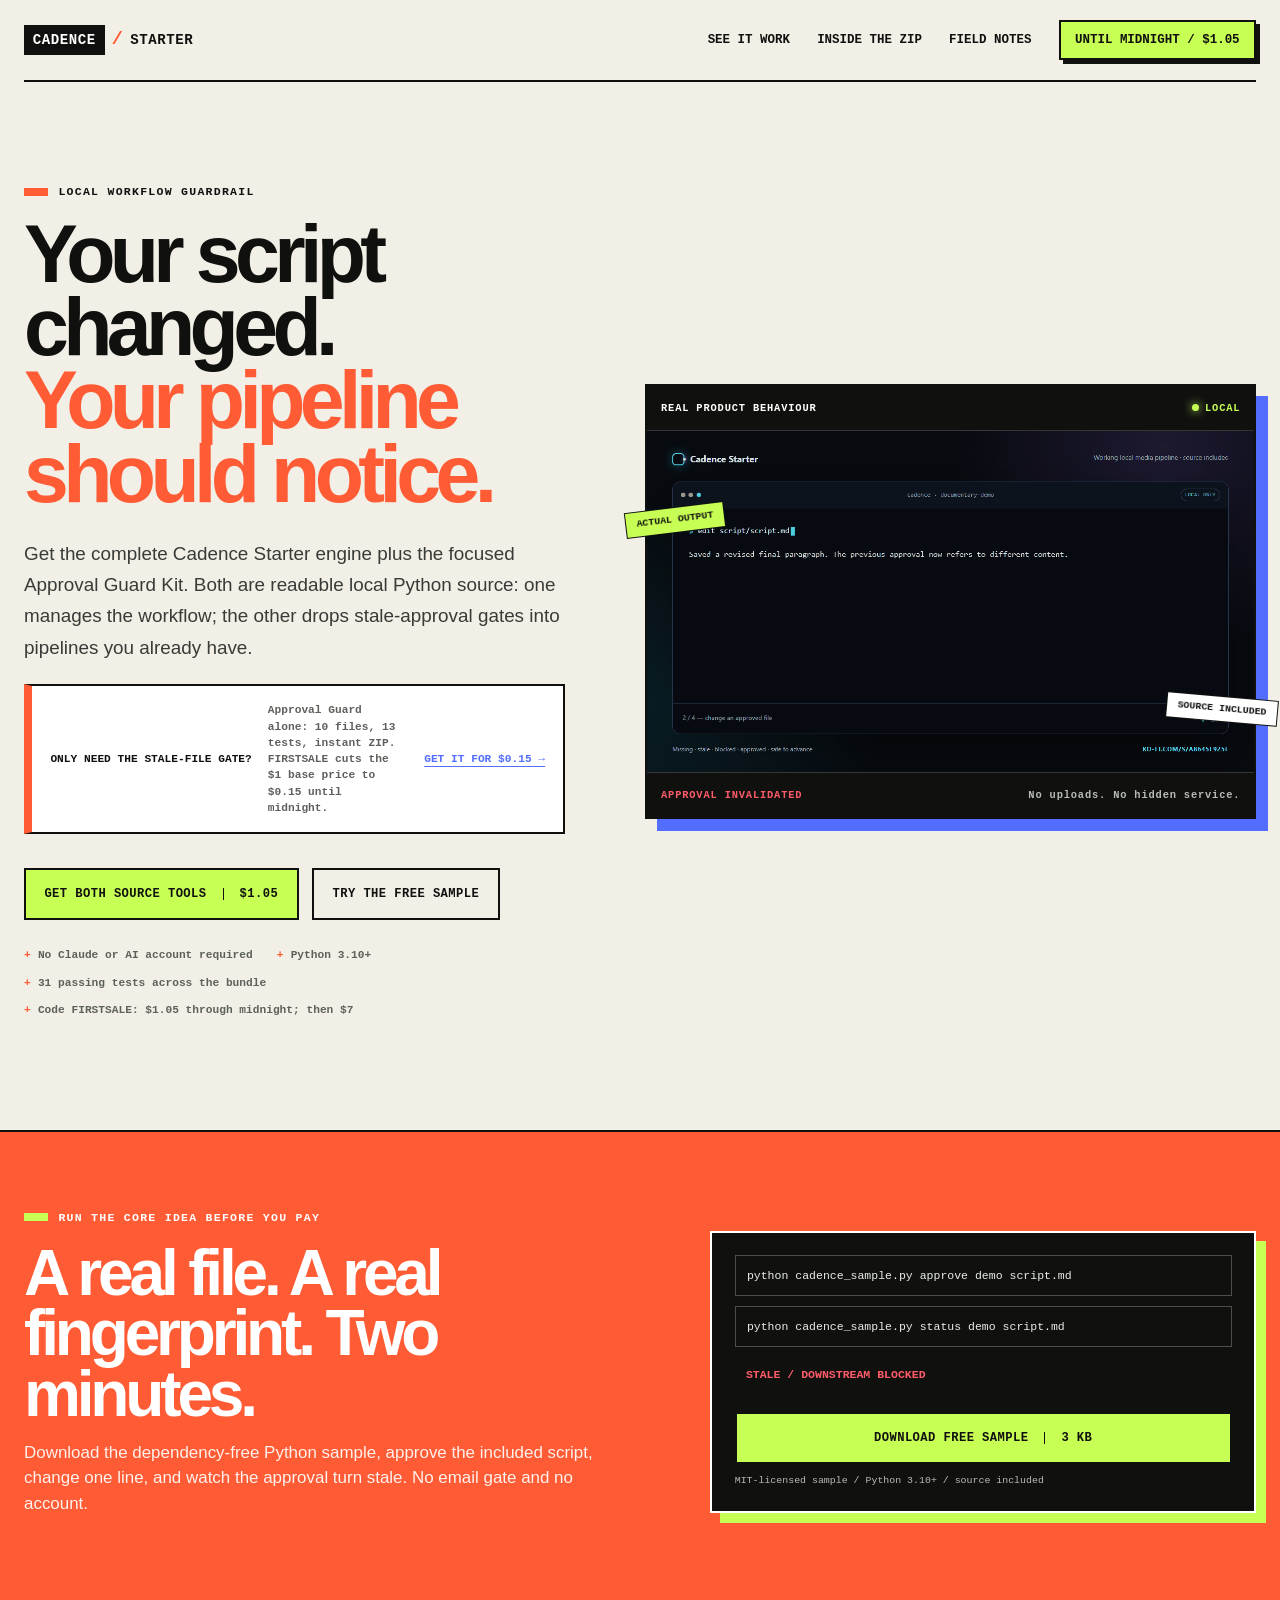
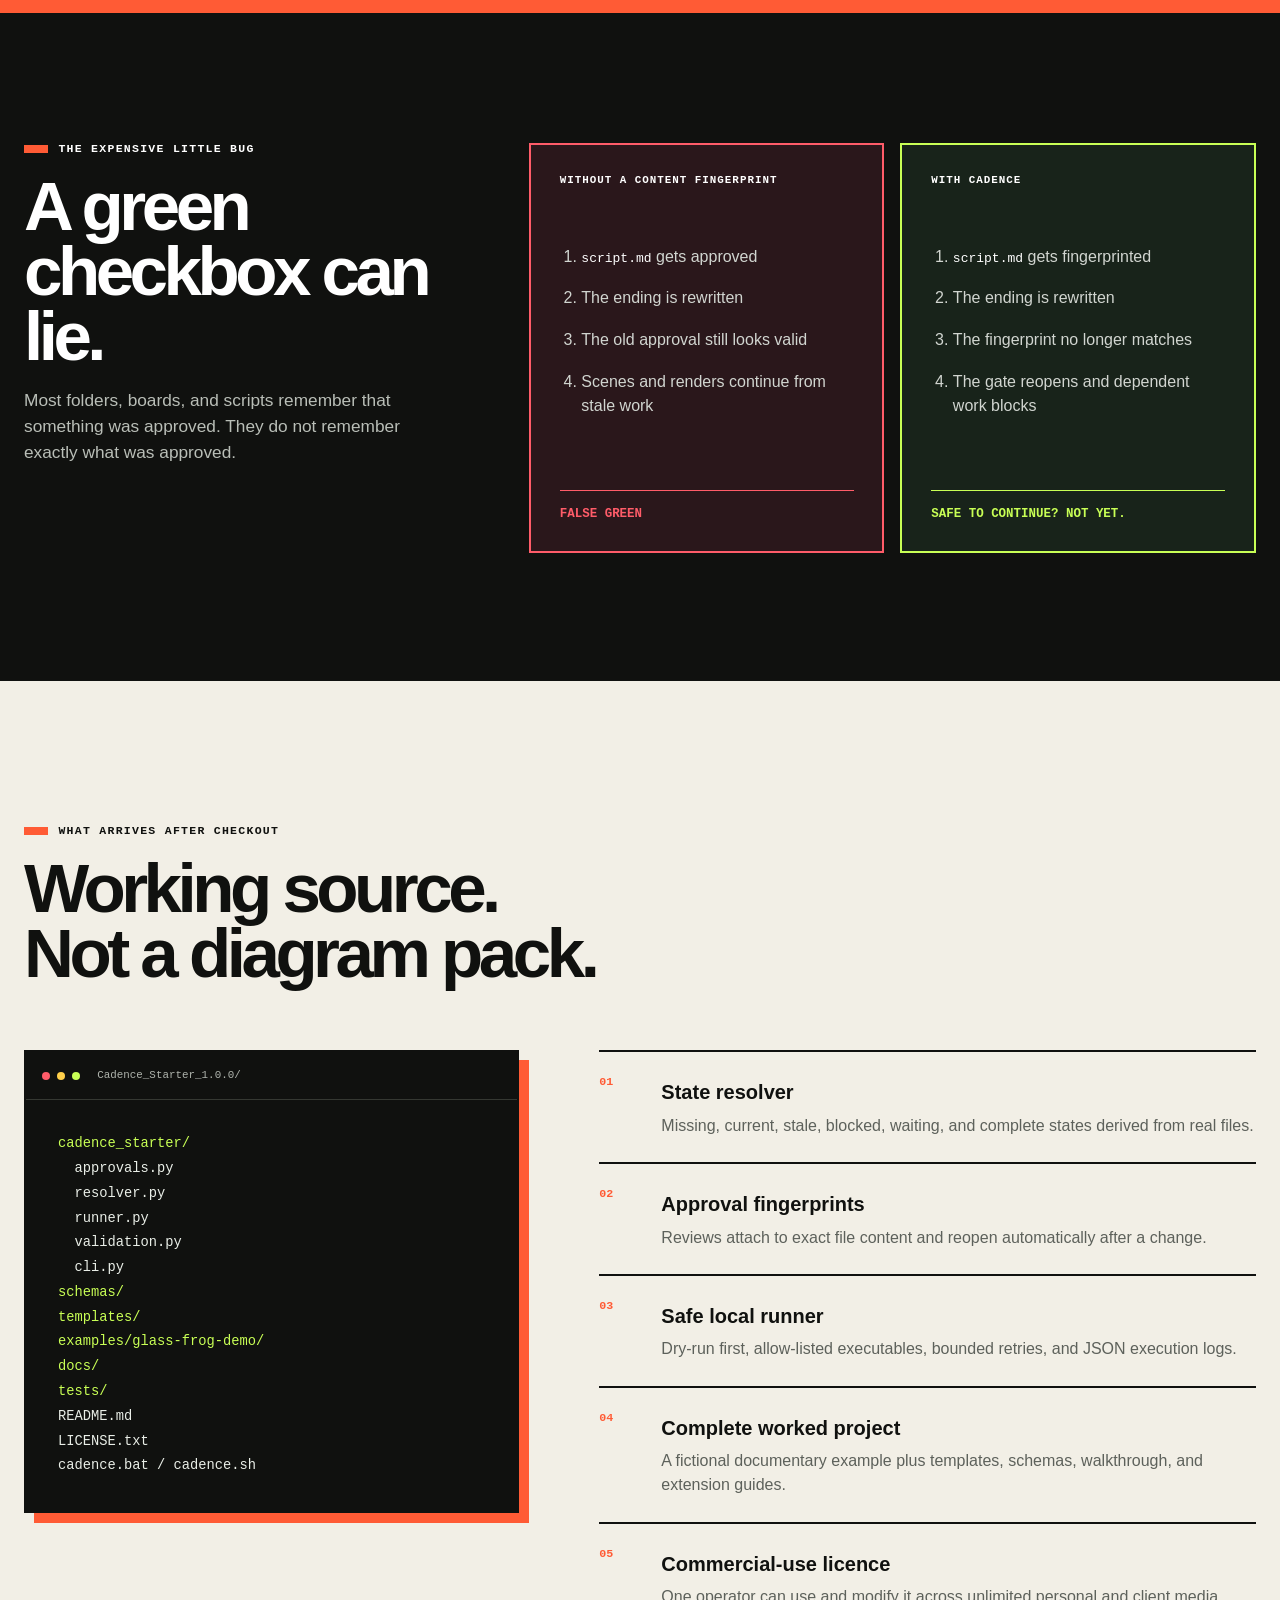
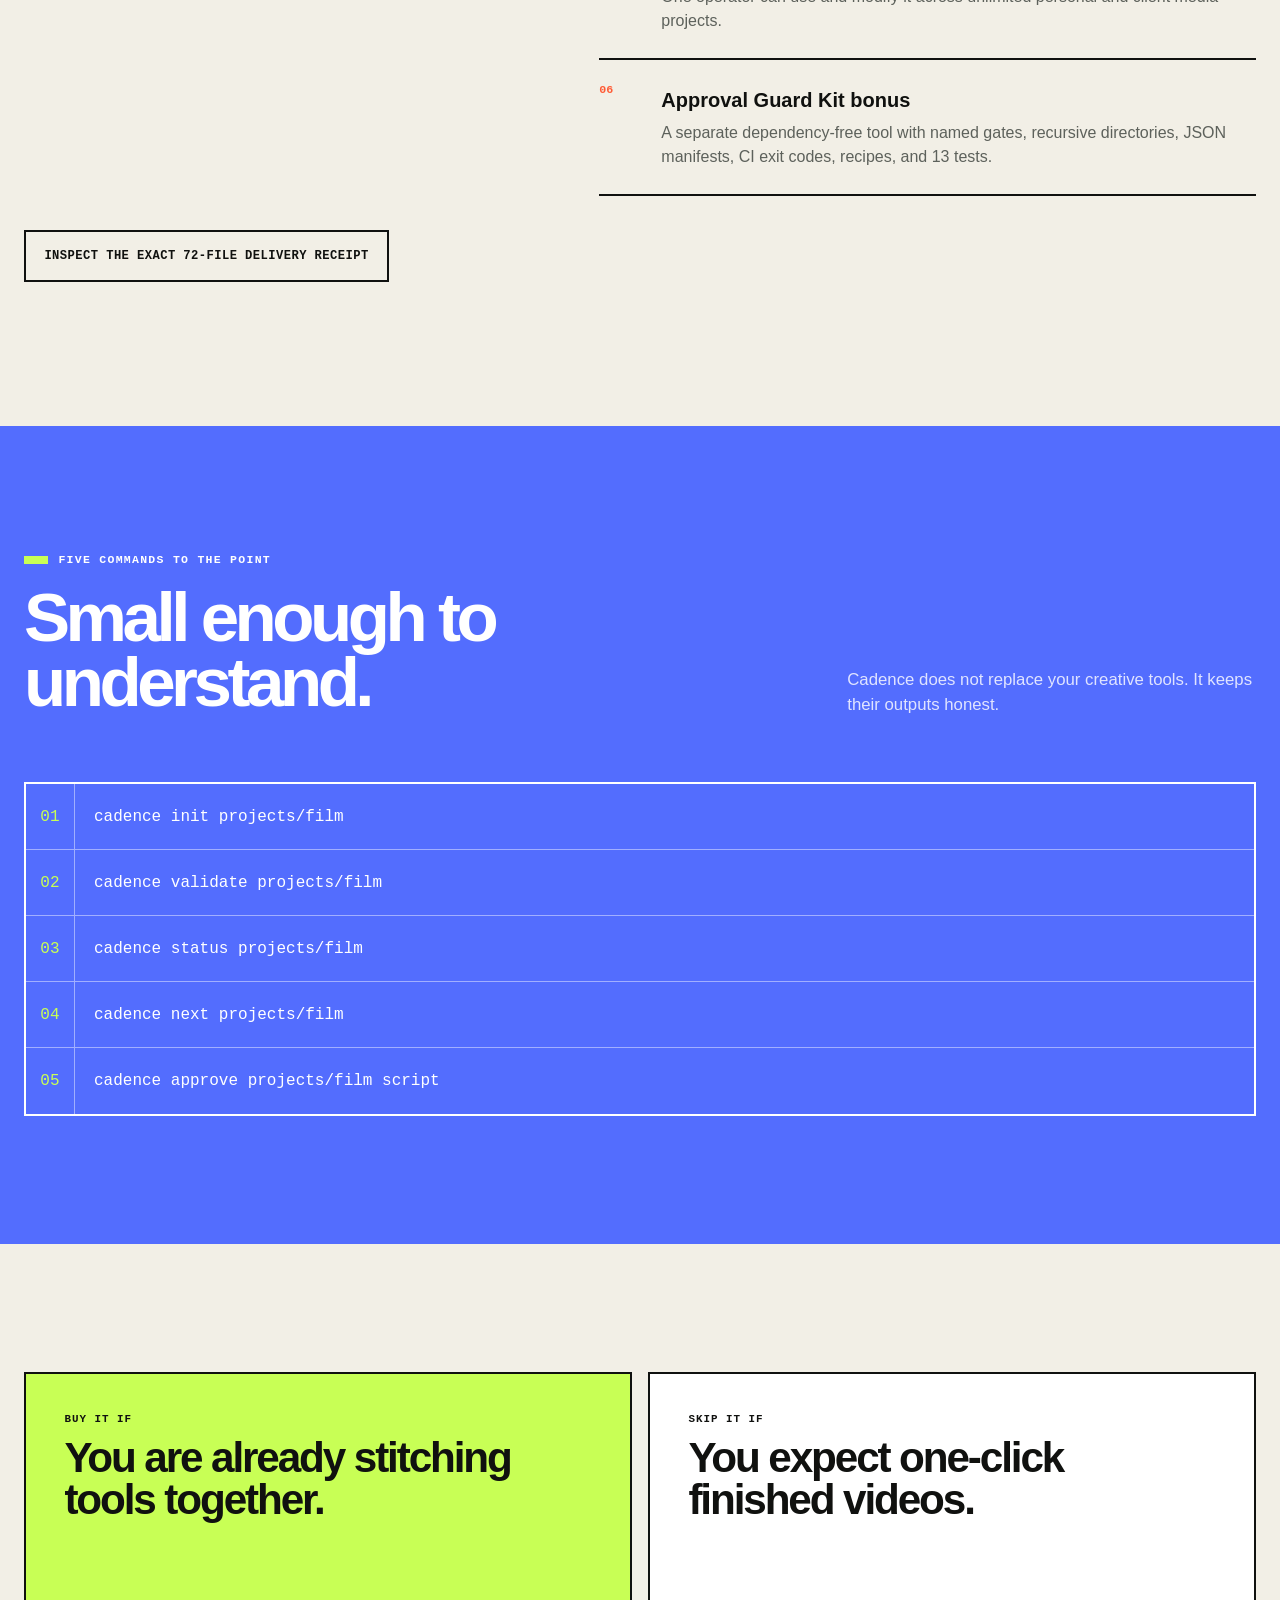
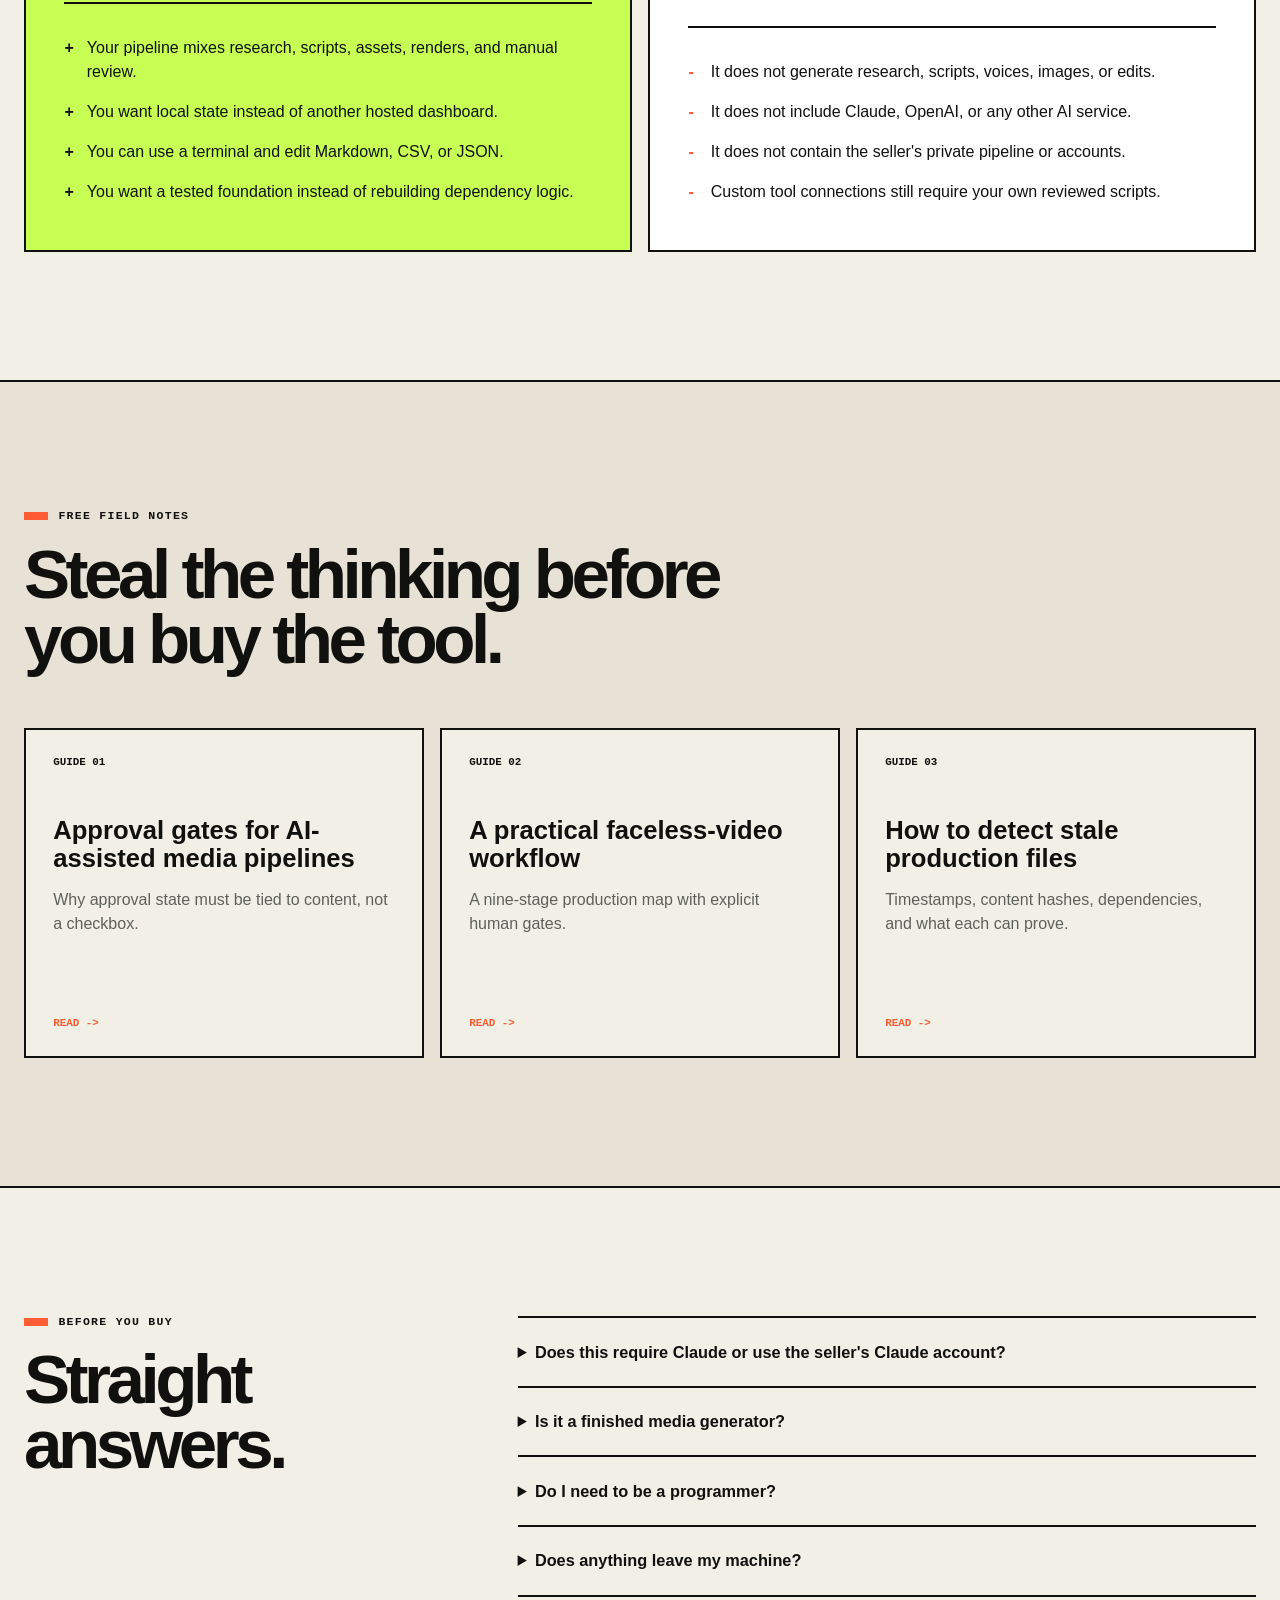
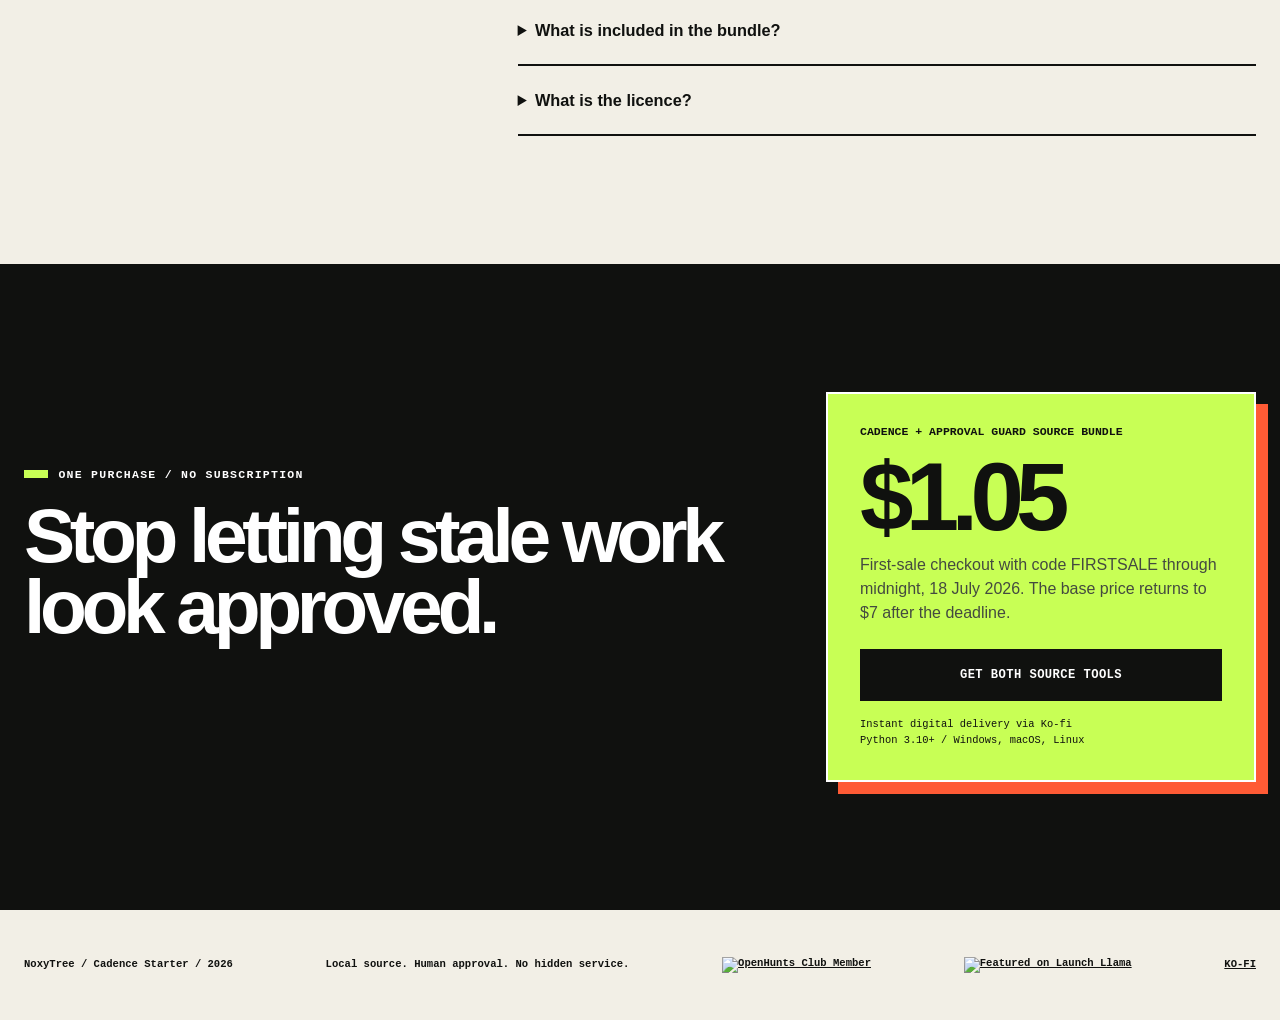
==== commit 7eb356eb: "Add Launch Llama verification badge" ====
--- a/index.html
+++ b/index.html
@@ -247,6 +247,9 @@
     <a href="https://openhunts.com" target="_blank" rel="noopener" title="OpenHunts Club">
       <img alt="OpenHunts Club Member" height="105" src="https://cdn.openhunts.com/badges/club.webp" style="width: 195px; height: auto;" width="486">
     </a>
+    <a href="https://launchllama.co?utm_source=badge&amp;utm_medium=referral" target="_blank" rel="noopener">
+      <img src="https://speaktechenglish.com/wp-content/uploads/2026/04/Screenshot_2026-04-09_at_17.40.44-removebg-preview.png" alt="Featured on Launch Llama" width="200" height="50">
+    </a>
     <a href="https://ko-fi.com/noxytree">KO-FI</a>
   </footer>
   <script src="script.js"></script>
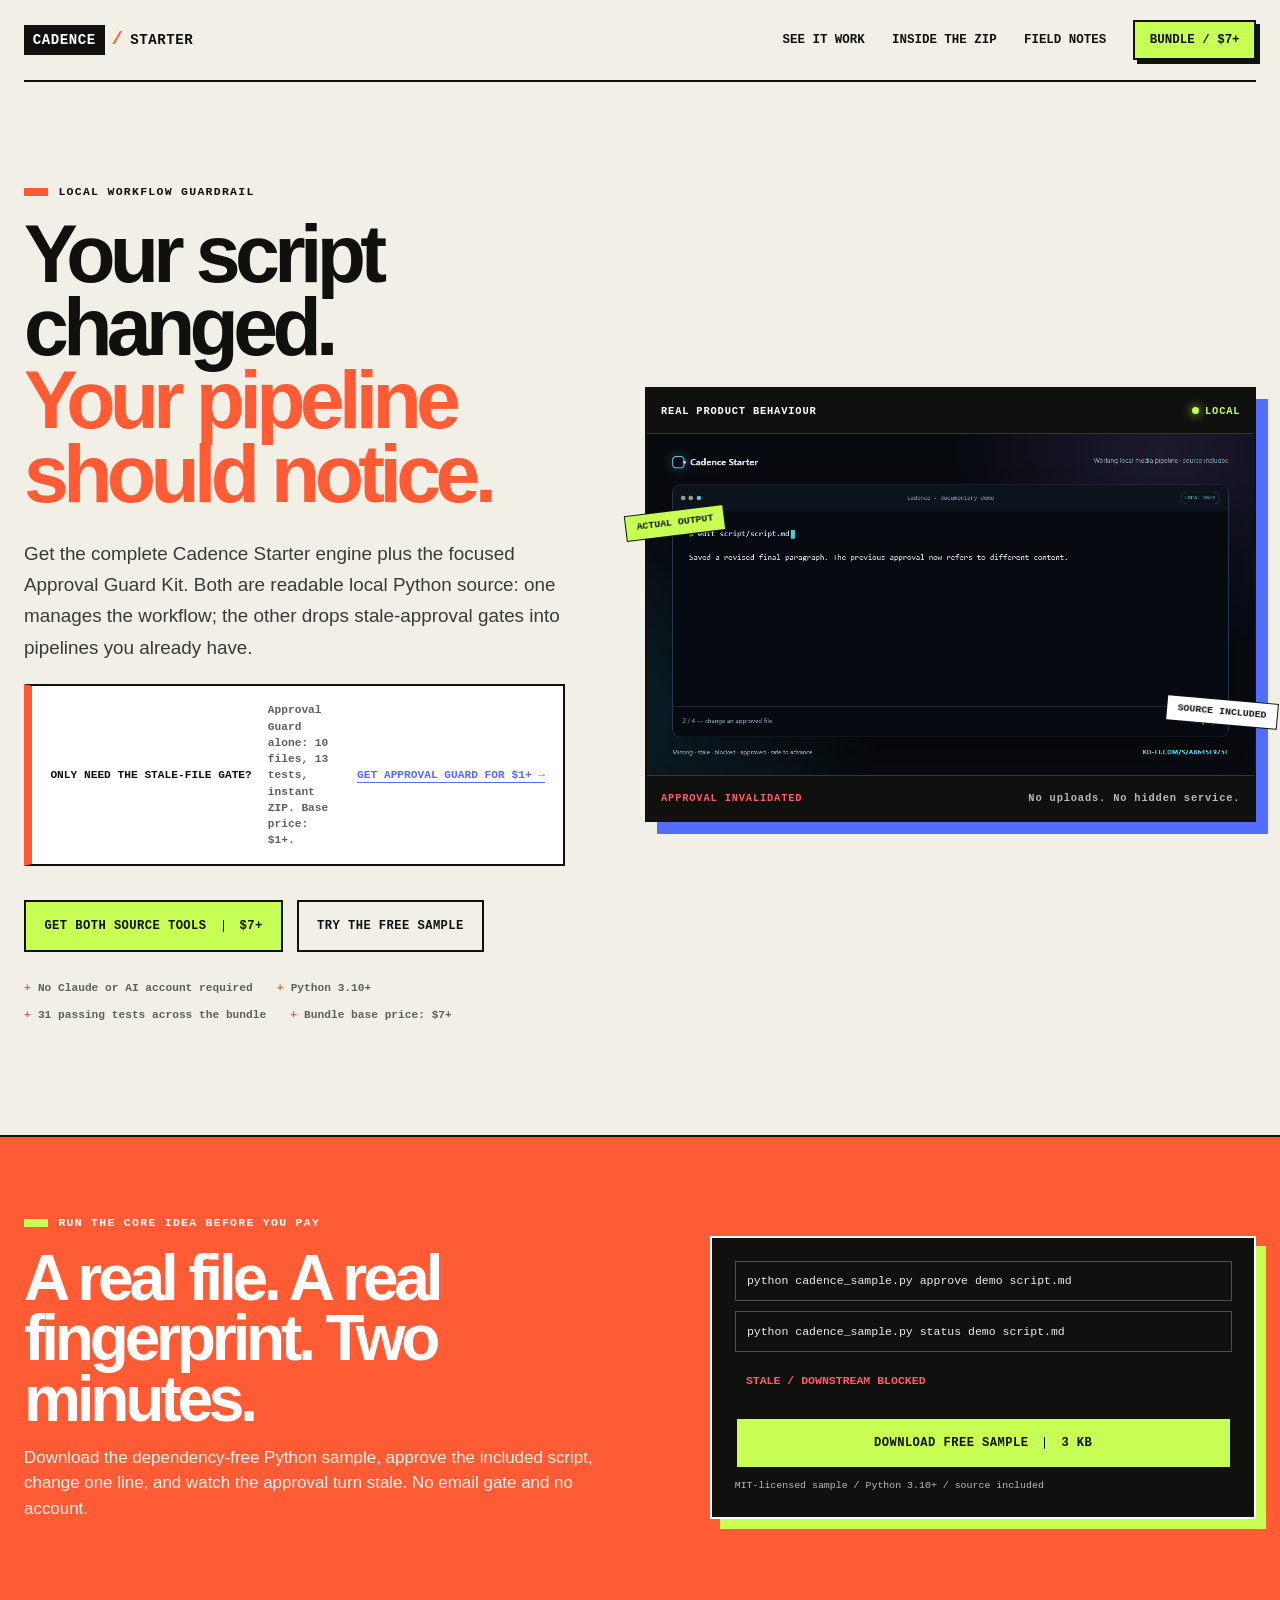
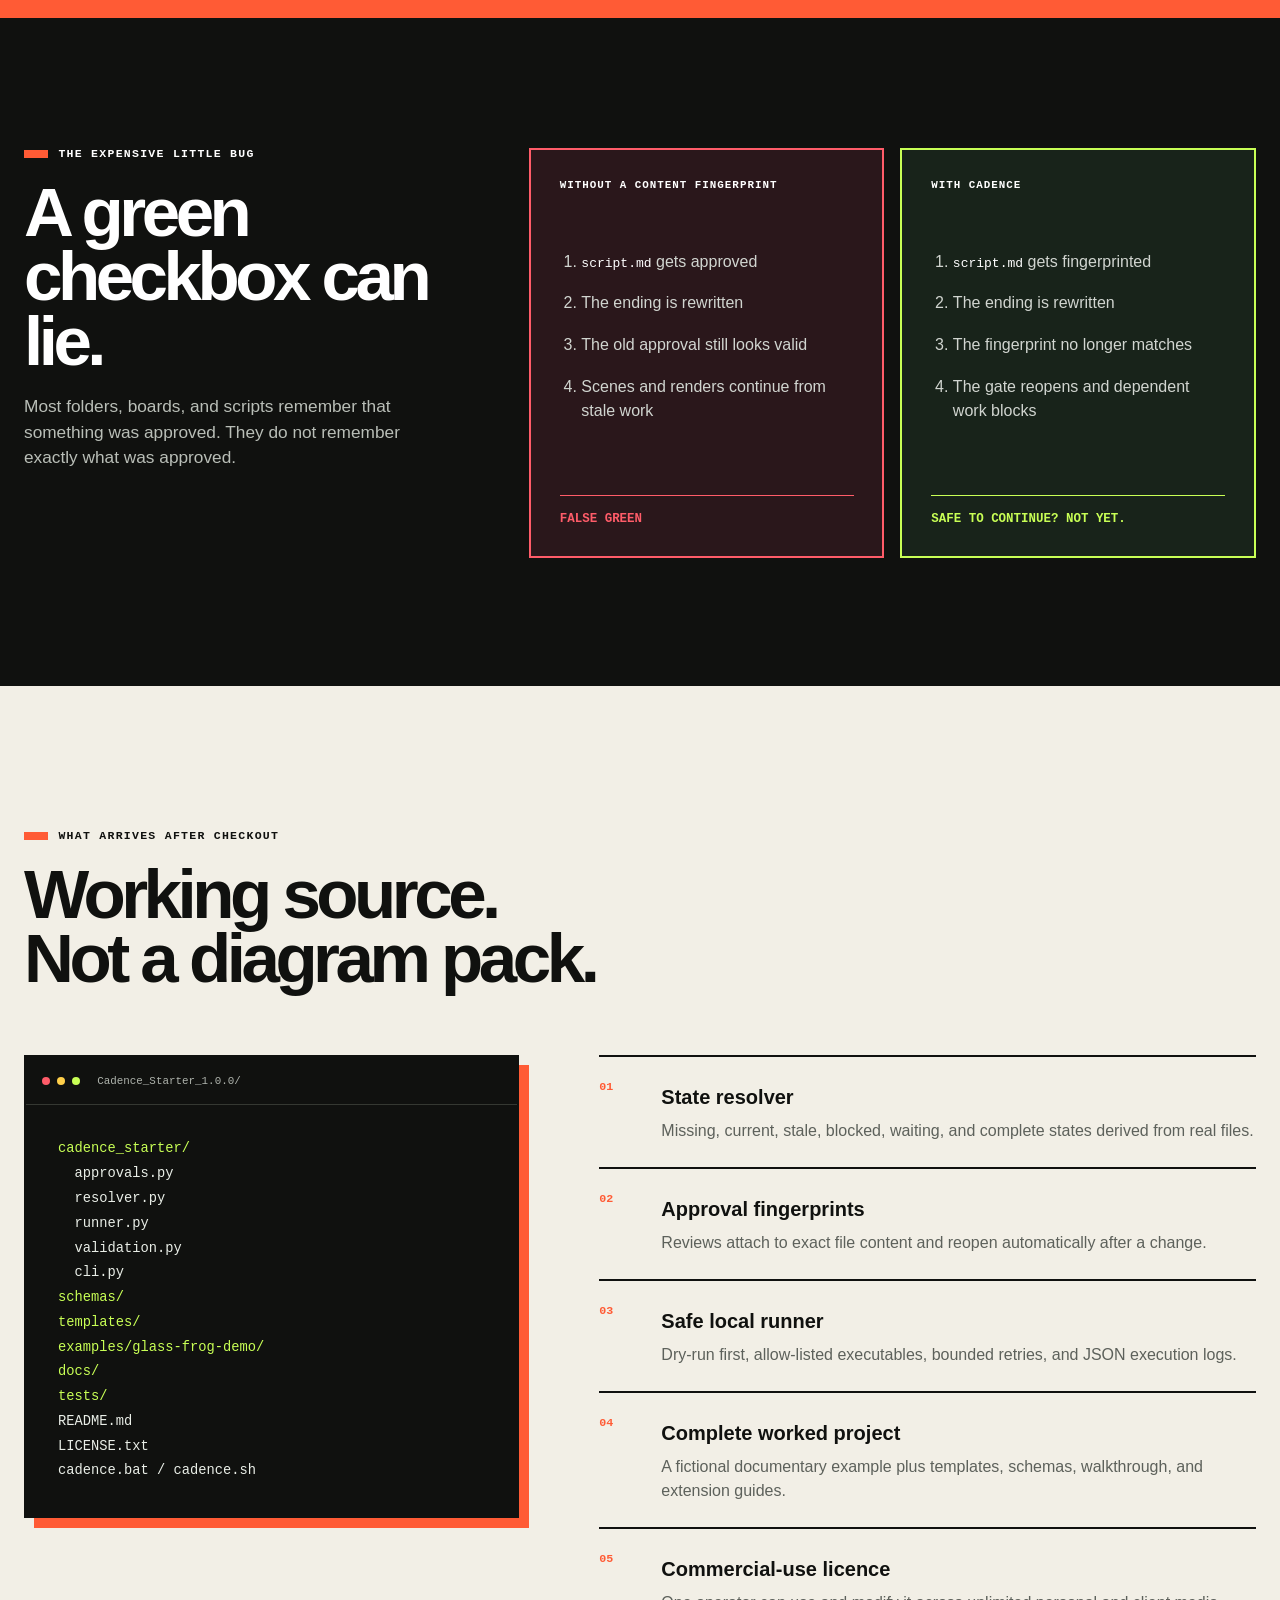
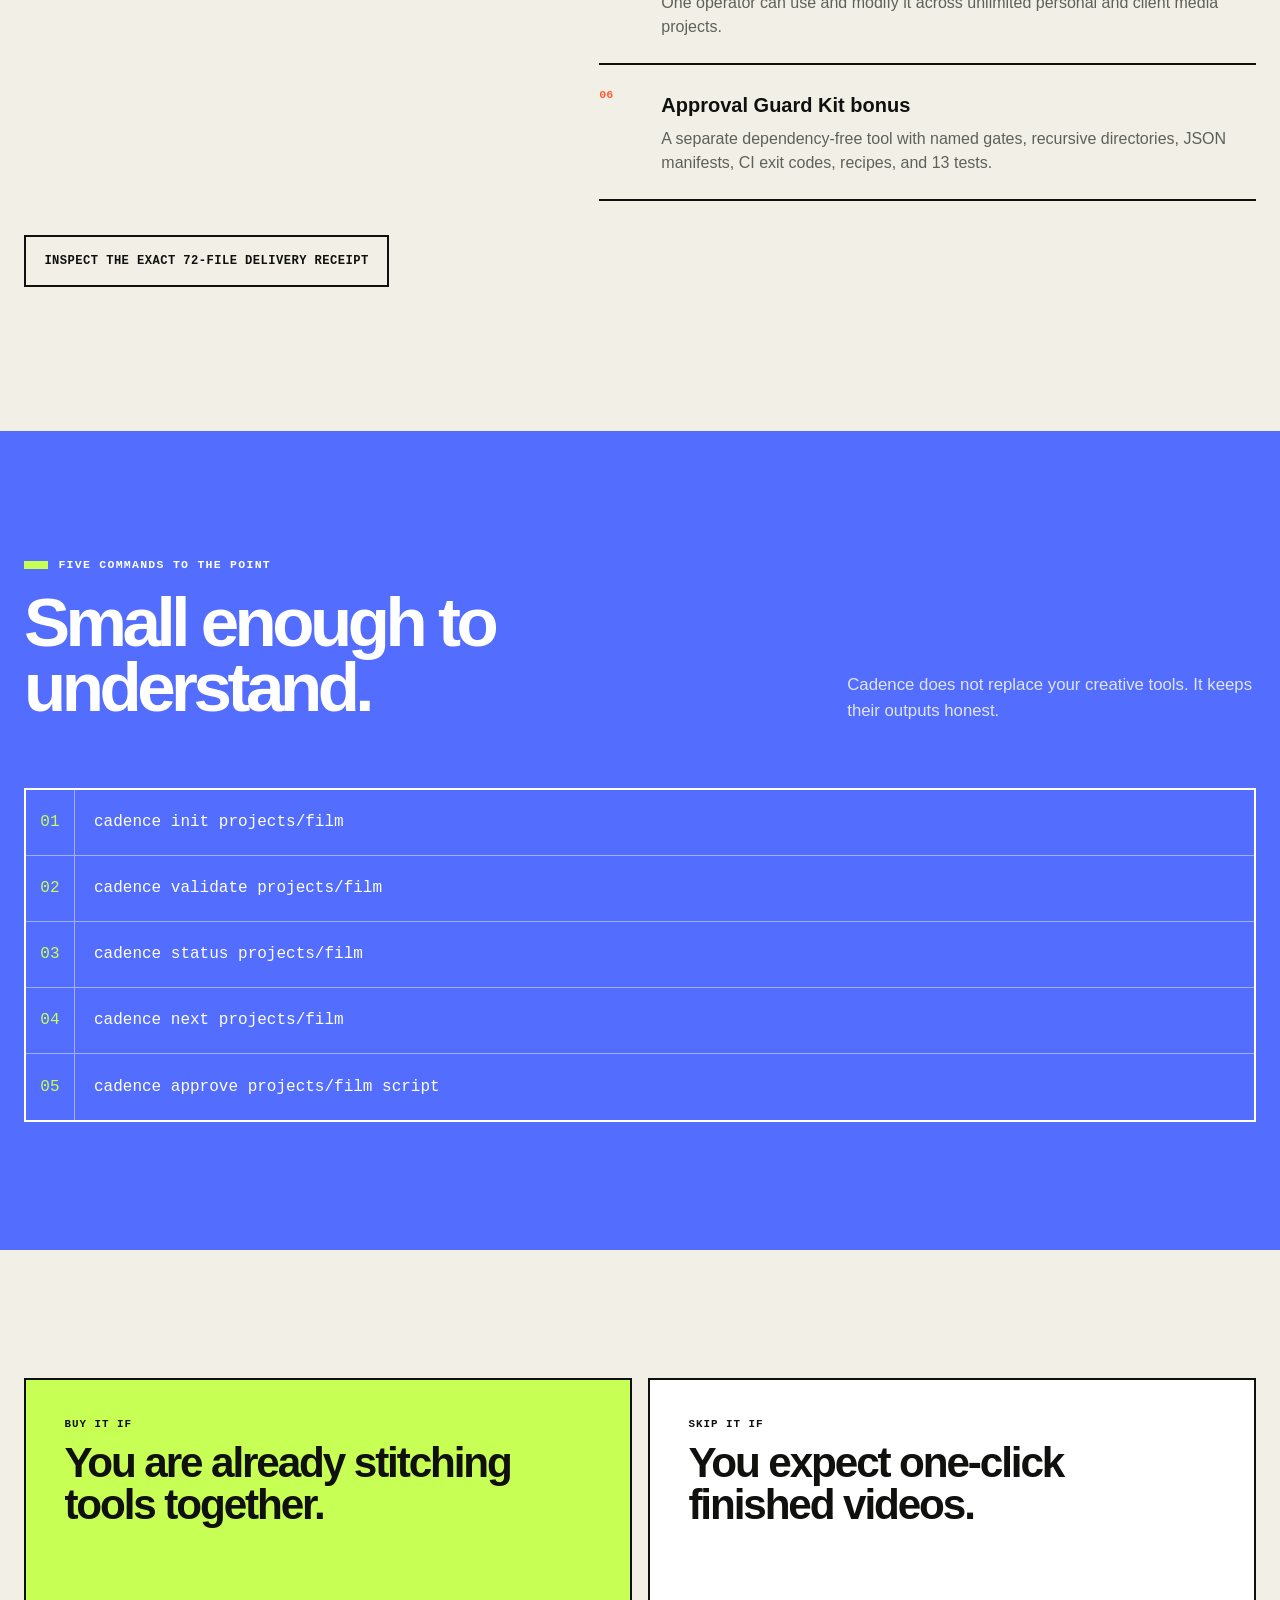
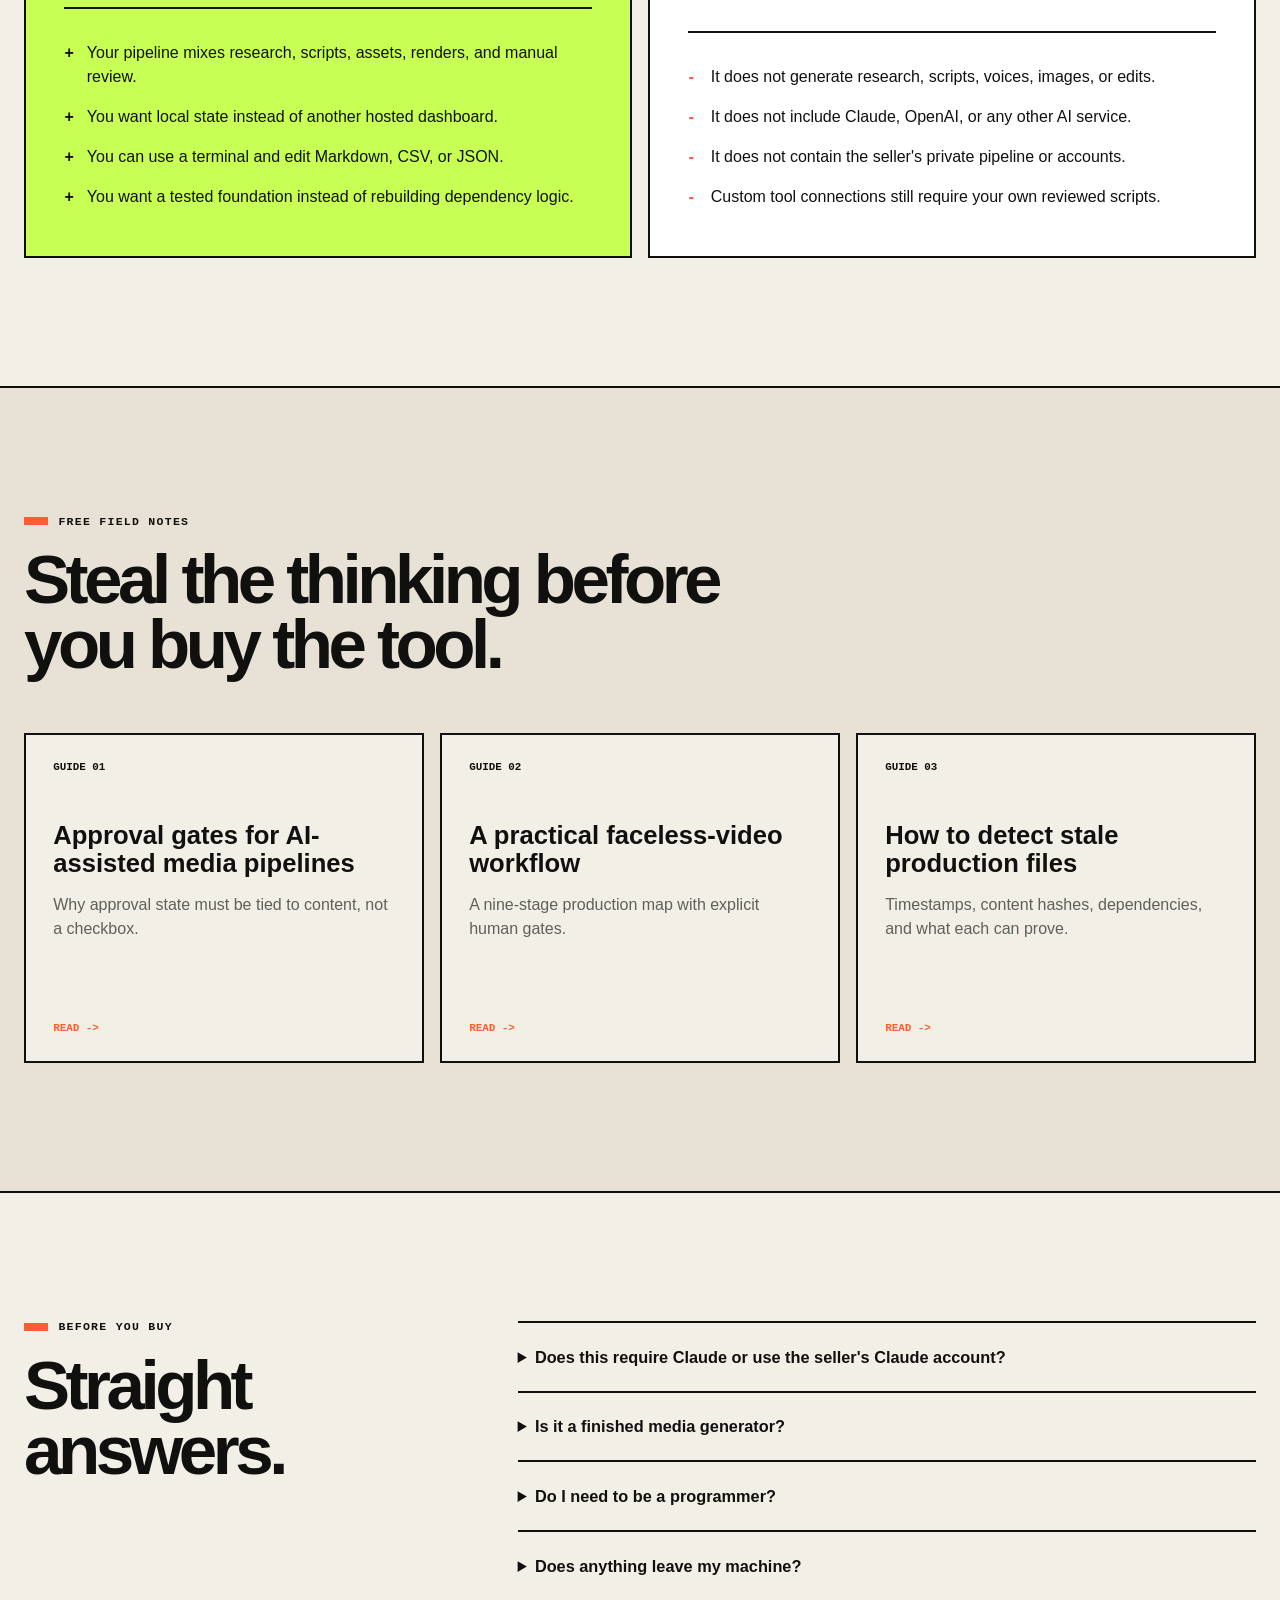
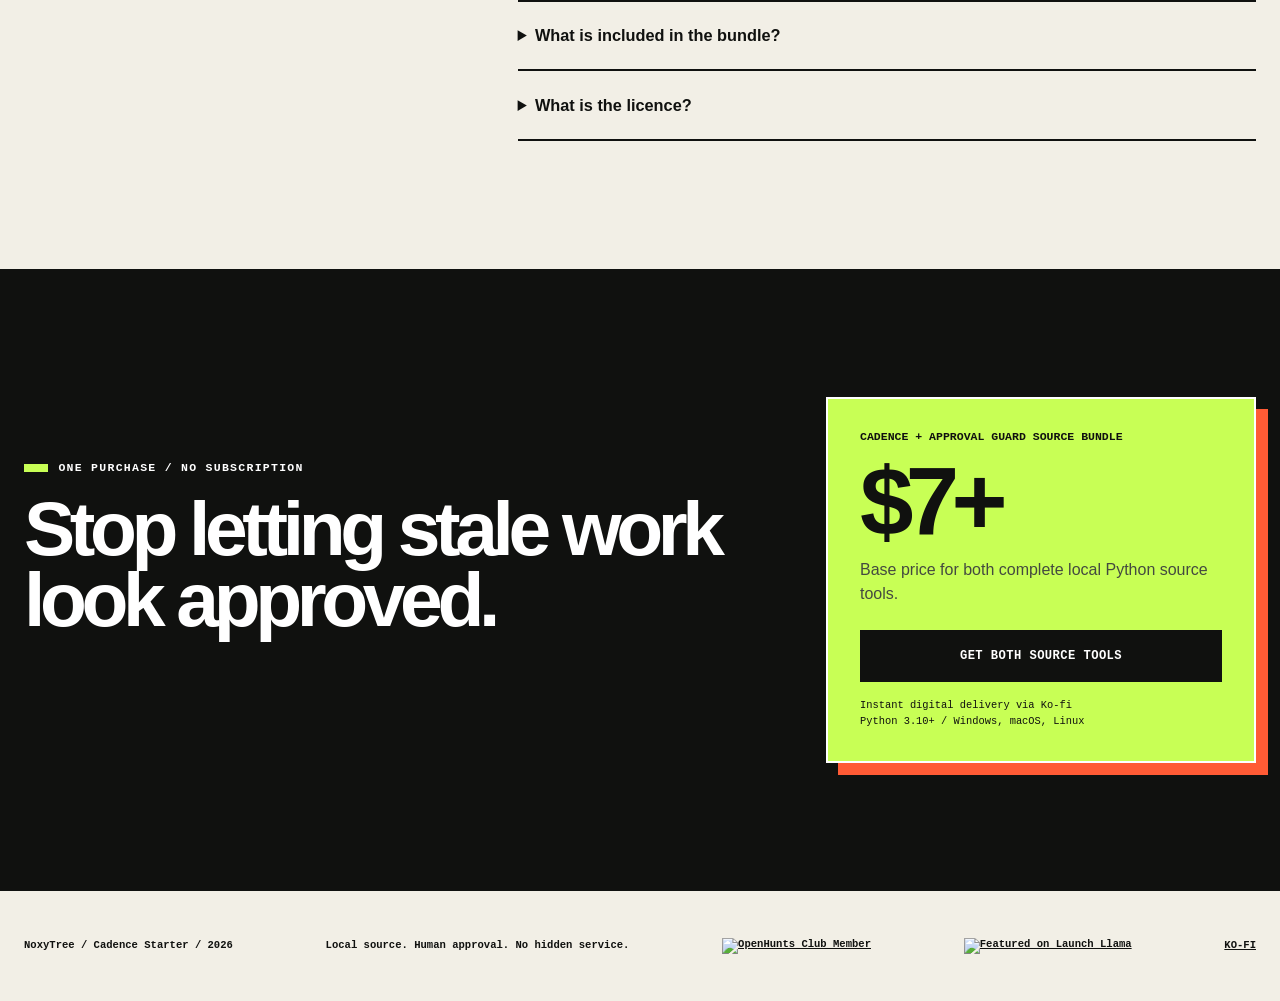
==== commit 31795def: "Expire first-sale pricing claims" ====
--- a/index.html
+++ b/index.html
@@ -28,10 +28,10 @@
     "author": {"@type": "Organization", "name": "NoxyTree"},
     "offers": {
       "@type": "Offer",
-      "price": "1.05",
+      "price": "7.00",
       "priceCurrency": "USD",
       "availability": "https://schema.org/InStock",
-      "url": "https://ko-fi.com/noxytree/link/FIRSTSALE"
+      "url": "https://ko-fi.com/s/a8645f925f"
     }
   }
   </script>
@@ -44,7 +44,7 @@
       <a href="#proof">See it work</a>
       <a href="#inside">Inside the ZIP</a>
       <a href="guides/">Field notes</a>
-      <a class="nav-buy" data-buy href="https://ko-fi.com/noxytree/link/FIRSTSALE">UNTIL MIDNIGHT / $1.05</a>
+      <a class="nav-buy" data-buy href="https://ko-fi.com/s/a8645f925f">BUNDLE / $7+</a>
     </nav>
   </header>
 
@@ -54,16 +54,16 @@
         <p class="label"><span></span>LOCAL WORKFLOW GUARDRAIL</p>
         <h1>Your script changed.<br><em>Your pipeline should notice.</em></h1>
         <p class="hero-lede">Get the complete Cadence Starter engine plus the focused Approval Guard Kit. Both are readable local Python source: one manages the workflow; the other drops stale-approval gates into pipelines you already have.</p>
-        <p class="solo-offer"><b>ONLY NEED THE STALE-FILE GATE?</b><span>Approval Guard alone: 10 files, 13 tests, instant ZIP. FIRSTSALE cuts the $1 base price to $0.15 until midnight.</span><a href="https://ko-fi.com/noxytree/link/FIRSTSALE">GET IT FOR $0.15 →</a></p>
+        <p class="solo-offer"><b>ONLY NEED THE STALE-FILE GATE?</b><span>Approval Guard alone: 10 files, 13 tests, instant ZIP. Base price: $1+.</span><a href="https://ko-fi.com/s/33d62f48e4">GET APPROVAL GUARD FOR $1+ →</a></p>
         <div class="actions">
-          <a class="button primary" data-buy href="https://ko-fi.com/noxytree/link/FIRSTSALE">GET BOTH SOURCE TOOLS <span>$1.05</span></a>
+          <a class="button primary" data-buy href="https://ko-fi.com/s/a8645f925f">GET BOTH SOURCE TOOLS <span>$7+</span></a>
           <a class="button ghost" href="downloads/cadence-approval-sample.zip?utm_source=github_pages&amp;utm_medium=landing&amp;utm_campaign=free_sample">TRY THE FREE SAMPLE</a>
         </div>
         <ul class="facts" aria-label="Product facts">
           <li>No Claude or AI account required</li>
           <li>Python 3.10+</li>
           <li>31 passing tests across the bundle</li>
-          <li>Code FIRSTSALE: $1.05 through midnight; then $7</li>
+          <li>Bundle base price: $7+</li>
         </ul>
       </div>
 
@@ -232,9 +232,9 @@
         <div><p class="label light"><span></span>ONE PURCHASE / NO SUBSCRIPTION</p><h2>Stop letting stale work look approved.</h2></div>
         <div class="price-card">
           <p>CADENCE + APPROVAL GUARD SOURCE BUNDLE</p>
-          <strong>$1.05</strong>
-          <span>First-sale checkout with code FIRSTSALE through midnight, 18 July 2026. The base price returns to $7 after the deadline.</span>
-          <a class="button primary" data-buy href="https://ko-fi.com/noxytree/link/FIRSTSALE">GET BOTH SOURCE TOOLS</a>
+          <strong>$7+</strong>
+          <span>Base price for both complete local Python source tools.</span>
+          <a class="button primary" data-buy href="https://ko-fi.com/s/a8645f925f">GET BOTH SOURCE TOOLS</a>
           <small>Instant digital delivery via Ko-fi<br>Python 3.10+ / Windows, macOS, Linux</small>
         </div>
       </div>
